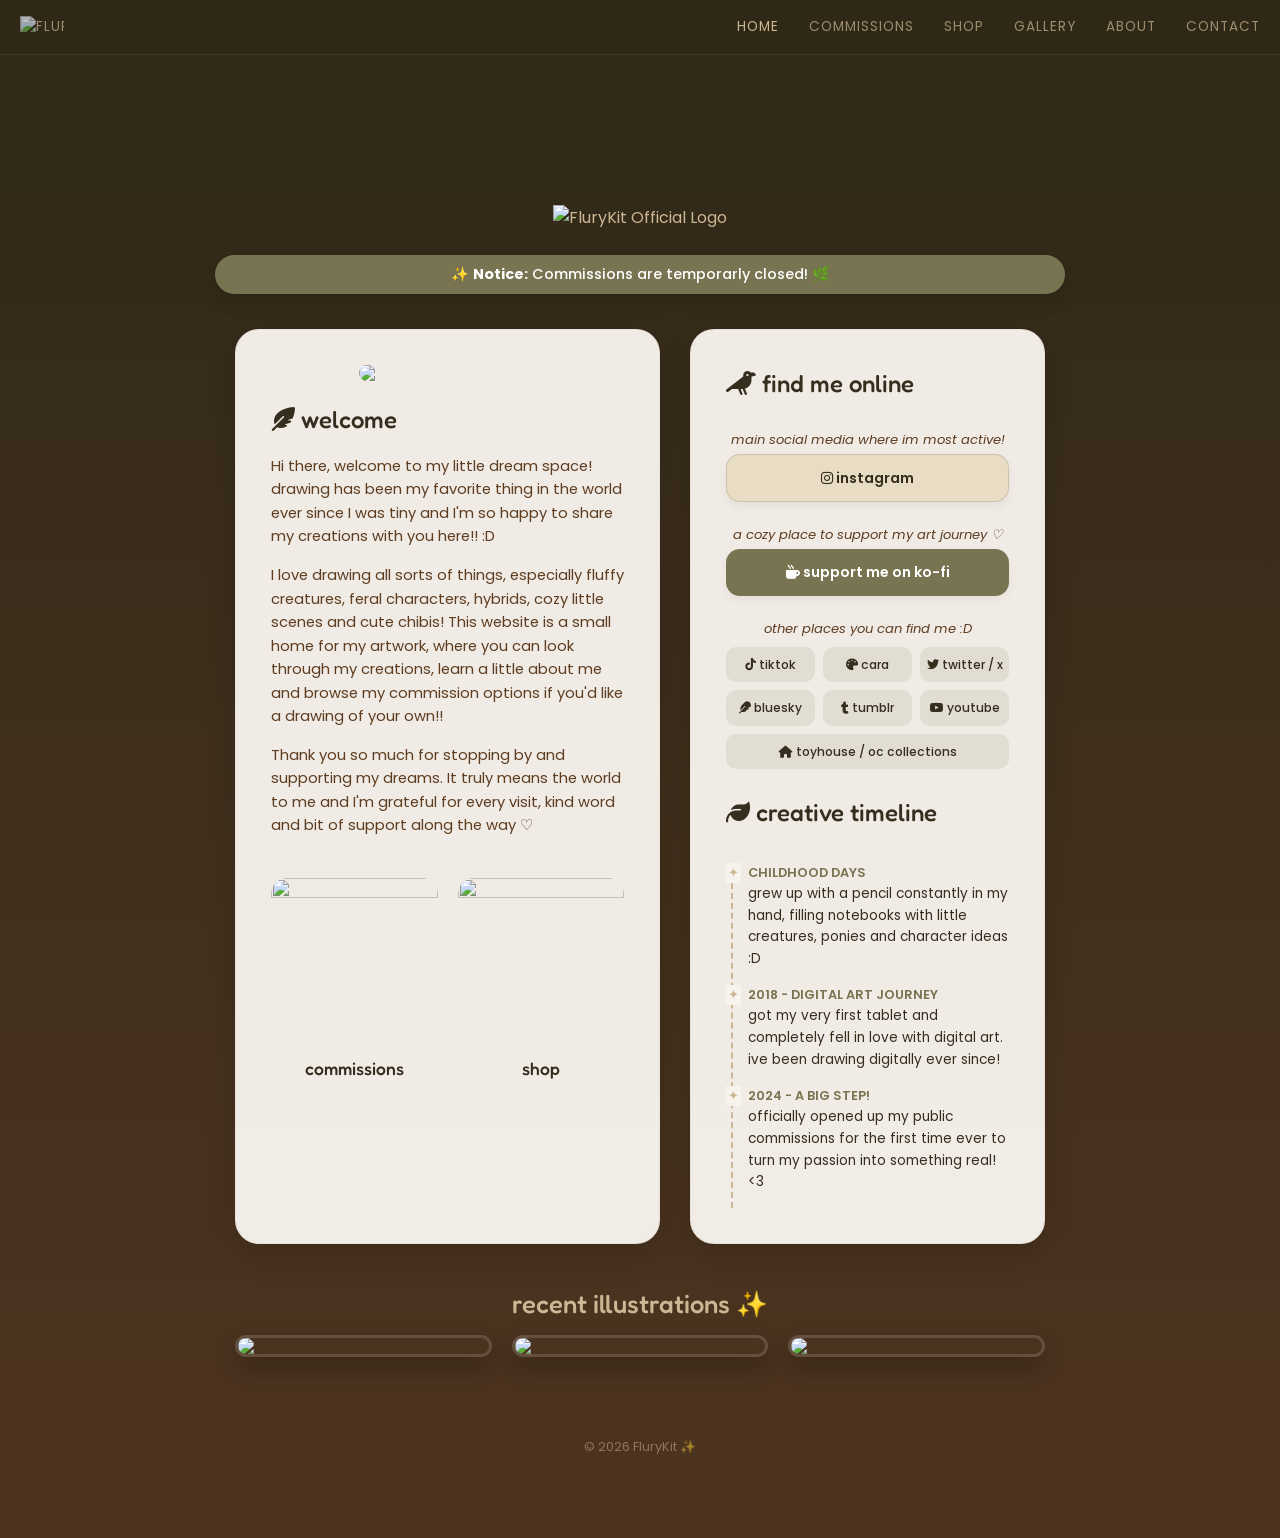
==== index.html @ de54ae46 "commission page + prices update" ====
<!DOCTYPE html>
<html lang="en">
<head>
  <meta charset="UTF-8">
  <title>Home | FluryKit</title>
  
  <link rel="stylesheet" href="https://cdnjs.cloudflare.com/ajax/libs/font-awesome/6.4.0/css/all.min.css">
  
  <link rel="icon" type="image/png" href="https://f2.toyhou.se/file/f2-toyhou-se/images/113371445_Zc1kRRW0VYxsOpJ.png">
  <meta name="viewport" content="width=device-width, initial-scale=1.0">

  <link href="https://fonts.googleapis.com/css2?family=Fredoka:wght@400;500&family=Poppins:wght@300;400;500;600&display=swap" rel="stylesheet">
  <link rel="stylesheet" href="style.css">
</head>

<body>

<nav>
  <a href="index.html" class="nav-logo" aria-label="FluryKit Home">
    <img src="https://file.garden/Zi882vZK7yH8-ClP/LogoWhite.png" alt="FluryKit logo">
  </a>
  <input type="checkbox" id="nav-toggle" class="nav-checkbox" aria-label="Toggle navigation">
  <label for="nav-toggle" class="nav-toggle" aria-controls="nav-links">
    <span></span>
    <span></span>
    <span></span>
  </label>
  <div class="nav-links" id="nav-links">
    <a href="index.html" class="active">home</a>
    <a href="commissions.html">commissions</a>
    <a href="shop.html">shop</a>
    <a href="gallery.html">gallery</a>
    <a href="about.html">about</a>
    <a href="contact.html">contact</a>
  </div>
</nav>

<!-- 🌿 HEADER BANNER BACKGROUND -->
<header class="banner">
</header>

<!-- 🦊 FLOATING CENTERED LOGO -->
<div class="logo-container">
  <img src="https://file.garden/Zi882vZK7yH8-ClP/CommissionFiles/FluryKitLogo.png" alt="FluryKit Official Logo">
</div>

<!-- 📢 ANNOUNCEMENT STATUS BAR -->
<div class="status-bar">
  ✨ <b>Notice:</b> Commissions are temporarly closed! 🌿
</div>

<!-- 🍱 TOP TEXT CONTENT -->
<div class="grid-layout">

  <!-- COLUMN 1: WELCOME CARD -->
  <main class="card">

    <div style="text-align: center; margin-bottom: 20px;">
      <img src="https://f2.toyhou.se/file/f2-toyhou-se/images/119560273_6CMoe0mzyw3TOx3.png"  
           style="max-width: 50%; border-radius: 16px; display: block; margin: 0 auto;">
    </div>

    <h2><i class="fa-solid fa-feather-pointed"></i> Welcome</h2>
    <p>
      Hi there, welcome to my little dream space! 
      drawing has been my favorite thing in the world ever since I was tiny
       and I'm so happy to share my creations with you here!! :D
    </p>
    <p>
      I love drawing all sorts of things, especially fluffy creatures, feral characters, 
      hybrids, cozy little scenes and cute chibis! This website is a small home for my artwork,
      where you can look through my creations, learn a little about me and browse my commission 
      options if you'd like a drawing of your own!!
    </p>
    <p>
      Thank you so much for stopping by and supporting my dreams. 
      It truly means the world to me and I'm grateful for every visit, 
      kind word and bit of support along the way ♡
    </p>
    
    <div class="feature-grid">
      <a href="commissions.html" class="feature-card">
        <img src="https://f2.toyhou.se/file/f2-toyhou-se/images/113371445_Zc1kRRW0VYxsOpJ.png">
        <span>commissions</span>
      </a>

      <a href="shop.html" class="feature-card">
        <img src="https://f2.toyhou.se/file/f2-toyhou-se/images/113371445_Zc1kRRW0VYxsOpJ.png">
        <span>shop</span>
      </a>
    </div>
  </main>

  <!-- SOCIALS & JOURNEY TIMELINE -->
  <section class="card">
    <h2><i class="fa-solid fa-crow"></i> find me online</h2>

    <div class="sweet-callout">main social media where im most active!</div>
    <a href="https://www.instagram.com/flurykits/" target="_blank" rel="noopener noreferrer" class="main-social-btn btn-insta"><i class="fa-brands fa-instagram"></i> instagram</a>

    <div class="sweet-callout">a cozy place to support my art journey ♡</div>
    <a href="https://ko-fi.com/flurykit" target="_blank" rel="noopener noreferrer" class="main-social-btn btn-kofi"><i class="fa-solid fa-mug-hot"></i> support me on ko-fi</a>

    <!-- 🌐 The Organized Mini-Grid for Everything Else -->
    <div class="sweet-callout" style="margin-bottom: 8px;">other places you can find me :D</div>
    <div class="mini-social-grid">
      <a href="https://www.tiktok.com/@flurykit" target="_blank" rel="noopener noreferrer" class="mini-btn"><i class="fa-brands fa-tiktok"></i> tiktok</a>
      <a href="https://cara.app/flurykit" target="_blank" rel="noopener noreferrer" class="mini-btn"><i class="fa-solid fa-palette"></i> cara</a>
      <a href="https://twitter.com/flurykit" target="_blank" rel="noopener noreferrer" class="mini-btn"><i class="fa-brands fa-twitter"></i> twitter / x</a>
      <a href="https://bsky.app/profile/flurykit.bsky.social" target="_blank" rel="noopener noreferrer" class="mini-btn"><i class="fa-solid fa-feather"></i> Bluesky</a>
      <a href="https://flurykit.tumblr.com" target="_blank" rel="noopener noreferrer" class="mini-btn"><i class="fa-brands fa-tumblr"></i> tumblr</a>
      <a href="https://youtube.com/@flurykit" target="_blank" rel="noopener noreferrer" class="mini-btn"><i class="fa-brands fa-youtube"></i> youtube</a>
      <a href="https://toyhou.se/flurykit" target="_blank" rel="noopener noreferrer" class="mini-btn" style="grid-column: span 3; text-align: center;"><i class="fa-solid fa-house"></i> toyhouse / oc collections</a>
    </div>

    <h2><i class="fa-solid fa-leaf"></i> creative timeline</h2>
    <div class="timeline">
      <div class="timeline-item">
        <div class="timeline-date">childhood days</div>
        <div class="timeline-text">grew up with a pencil constantly in my hand, filling notebooks with little creatures, ponies and character ideas :D</div>
      </div>
      <div class="timeline-item">
        <div class="timeline-date">2018 - digital art journey</div>
        <div class="timeline-text">got my very first tablet and completely fell in love with digital art. ive been drawing digitally ever since!</div>
      </div>
      <div class="timeline-item">
        <div class="timeline-date">2024 - a big step!</div>
        <div class="timeline-text">officially opened up my public commissions for the first time ever to turn my passion into something real! <3</div>
      </div>
    </div>
  </section>

</div>

<!-- 🌟 FLOATING ART SHOWCASE GALLERY -->
<section class="showcase-section">
  <h2>recent illustrations ✨</h2>
  <div class="art-gallery">
    <img src="https://f2.toyhou.se/file/f2-toyhou-se/images/121397556_rAbojexwvDeFY6r.png" class="art-piece">
    <img src="https://f2.toyhou.se/file/f2-toyhou-se/images/120921683_RdjU64Uw4SvkEL8.png?1780378963" class="art-piece">
    <img src="https://storage.ko-fi.com/cdn/useruploads/display/87068ea4-357d-42e2-a1d0-2e8a9886e2c2_1000081435.png" class="art-piece">
  </div>
</section>

<footer>
  © <span id="year"></span> FluryKit ✨
</footer>

<script>
  document.getElementById("year").textContent = new Date().getFullYear();
</script>

</body>
</html>
---- style.css ----
/* --- 1. THEME VARIABLES --- */
:root {
  --bg-dark: #302918;
  --bg-warm: #4E3420;
  --accent-cream: #CCB693;
  --accent-olive: #787350;
  --text-brown: #352E1F;
  --text-soft: #5E3D20;
  --card-bg: rgba(248, 244, 238, 0.96);
}

* { margin: 0; padding: 0; box-sizing: border-box; }

body {
  font-family: 'Poppins', sans-serif;
  background: linear-gradient(180deg, var(--bg-dark), var(--bg-warm)); 
  color: var(--accent-cream);
  line-height: 1.6;
  padding-bottom: 80px;
}

.highlight {
  color: #6f6a3f;
}

/* --- 2. NAVIGATION --- */
nav {
  position: sticky; top: 0; z-index: 1000;
  display: flex; justify-content: space-between; align-items: center;
  gap: 30px; padding: 16px 20px;
  background: rgba(48, 41, 24, 0.85);
  backdrop-filter: blur(12px);
  border-bottom: 1px solid rgba(204,182,147,0.1);
  flex-wrap: wrap;
}

.nav-logo {
  display: flex;
  align-items: center;
}

.nav-logo img {
  display: block;
  width: 44px;
  height: auto;
}

.nav-toggle {
  display: none;
  border: none;
  background: transparent;
  color: var(--accent-cream);
  cursor: pointer;
  width: 44px;
  height: 44px;
  align-items: center;
  justify-content: center;
  padding: 0;
  position: relative;
}

.nav-toggle span {
  display: block;
  width: 22px;
  height: 2px;
  border-radius: 999px;
  background: var(--accent-cream);
  transition: transform 0.25s ease, opacity 0.25s ease, background 0.15s ease;
  transform-origin: center;
}

.nav-toggle span + span {
  margin-top: 6px;
}

.nav-links {
  display: flex;
  justify-content: center;
  align-items: center;
  gap: 30px;
  flex-wrap: wrap;
  width: auto;
}

nav a {
  text-decoration: none; color: var(--accent-cream);
  font-size: 0.85rem; letter-spacing: 1px; text-transform: uppercase;
  opacity: 0.7; transition: 0.3s; white-space: nowrap;
}
nav a:hover, nav a.active { opacity: 1; }

.nav-checkbox {
  position: absolute;
  opacity: 0;
  pointer-events: none;
}

@media (max-width: 800px) {
  nav {
    justify-content: center;
    align-items: center;
    position: relative;
    gap: 10px;
  }

  .nav-logo {
    display: flex;
    margin: 0 auto;
  }

  .nav-toggle {
    display: grid;
    place-items: center;
    position: absolute;
    left: 16px;
    width: 64px;
    height: 44px;
    border: 1px solid rgba(204,182,147,0.3);
    border-radius: 14px;
    background: rgba(248,244,238,0.08);
    padding: 0;
    font-size: 0.7rem;
    letter-spacing: 0.12em;
    text-transform: uppercase;
    color: var(--accent-cream);
    line-height: 1;
    cursor: pointer;
  }

  .nav-toggle::before {
    content: "menu";
  }

  .nav-toggle span {
    display: none;
  }

  .nav-checkbox:checked + .nav-toggle {
    background: rgba(248,244,238,0.08);
  }

  .nav-checkbox:checked + .nav-toggle::before {
    content: "✕";
    font-size: 1.35rem;
    letter-spacing: normal;
    text-transform: none;
  }

  .nav-links {
    display: flex;
    flex-direction: column;
    width: 100%;
    gap: 0;
    max-height: 0;
    overflow: hidden;
    background: rgba(48,41,24,0.96);
    border-radius: 18px;
    padding: 0 16px;
    transition: max-height 0.28s ease;
  }

  .nav-checkbox:checked + .nav-toggle + .nav-links {
    max-height: 1000px;
    padding-top: 12px;
    padding-bottom: 12px;
  }

  /* hamburger -> X animation when menu is open */
  .nav-checkbox:checked + .nav-toggle span:nth-child(1) {
    transform: translateY(7px) rotate(45deg);
  }

  .nav-checkbox:checked + .nav-toggle span:nth-child(2) {
    opacity: 0;
    transform: scaleX(0);
  }

  .nav-checkbox:checked + .nav-toggle span:nth-child(3) {
    transform: translateY(-7px) rotate(-45deg);
  }

  .nav-toggle:focus-visible { outline: 2px solid rgba(204,182,147,0.6); outline-offset: 3px; border-radius: 8px; }

  .nav-links a {
    width: 100%;
    padding: 12px 0;
    border-top: 1px solid rgba(204,182,147,0.12);
    text-align: center;
  }

  .nav-links a:first-child {
    border-top: none;
  }
}

/* --- 3. BANNER & LOGO --- */
.banner {
  min-height: 260px; display: flex; flex-direction: column; align-items: center; justify-content: center;
  text-align: center;
  background: linear-gradient(rgba(48,41,24,0.45), rgba(48,41,24,0.45)),
              url("https://f2.toyhou.se/file/f2-toyhou-se/images/113552749_LfYjTz1hDfalYqJ.png");
  background-size: cover; background-position: center;
}

.logo-container { text-align: center; margin-top: -110px; margin-bottom: 25px; position: relative; z-index: 5; }
.logo-container img { width: 240px; height: auto; object-fit: contain; }

/* --- 4. MAIN CONTAINER & CARDS --- */
.container, .grid-layout { max-width: 850px; margin: auto; padding: 0 20px; }
.grid-layout { display: grid; grid-template-columns: 1.2fr 1fr; gap: 30px; align-items: stretch; }

.card { background: var(--card-bg); border-radius: 24px; border: 1px solid rgba(94,61,32,0.06); box-shadow: 0 10px 30px rgba(0,0,0,0.15); padding: 35px; color: var(--text-soft); display: flex; flex-direction: column; }
.card h2 { font-family: 'Fredoka', cursive; font-weight: 500; font-size: 1.5rem; color: var(--text-brown); margin-bottom: 15px; text-transform: lowercase; }
.card p { font-size: 0.92rem; margin-bottom: 15px; }

.status-bar { max-width: 850px; margin: 0 auto 35px auto; background: var(--accent-olive); color: white; border-radius: 999px; padding: 8px 25px; text-align: center; font-size: 0.9rem; font-weight: 500; box-shadow: 0 6px 20px rgba(0,0,0,0.15); }
.status-pill { background: var(--accent-olive); color: white; padding: 6px 18px; border-radius: 999px; font-size: 0.8rem; font-weight: 500; display: inline-block; }

/* Status Pill Colors - Easy Switch */
.status-pill.open { background: var(--accent-olive); }
.status-pill.closed { background: #D4917D; }
.section-title { text-align: center; font-family: 'Fredoka', cursive; color: var(--text-brown); font-size: 1.5rem; margin-bottom: 25px; }

/* --- 5. GRID & COMPONENTS --- */
.rules-grid { display: grid; grid-template-columns: repeat(3, 1fr); gap: 15px; margin-bottom: 25px; }
.rule-box { background: rgba(48, 41, 24, 0.03); padding: 15px; border-radius: 16px; text-align: center; border: 1px solid rgba(94,61,32,0.04); }

.payment-grid { 
  display: grid; 
  grid-template-columns: repeat(4, 1fr); /* Makes all 4 cards equal size */
  gap: 15px; 
  margin-top: 10px; 
}

.payment-card { 
  background: rgba(248, 244, 238, 0.92); 
  border-radius: 18px; 
  border: 1px solid rgba(94,61,32,0.08); 
  padding: 15px; 
  text-align: center; 
  box-shadow: 0 8px 20px rgba(0,0,0,0.05);
  display: flex; /* Centers the image */
  flex-direction: column;
  align-items: center;
  justify-content: center;
  min-height: 100px;
}

.payment-card img { 
  width: 100%;
  max-width: 60px;
  height: auto;
  object-fit: contain; 
}

.payment-group-label {
  font-size: 0.75rem;
  font-weight: bold;
  color: var(--accent-olive);
  text-transform: uppercase;
  margin: 20px 0 10px;
  border-bottom: 1px solid rgba(94,61,32,0.1);
  padding-bottom: 5px;
}

.payment-card h4 { margin-top: 10px; margin-bottom: 4px; font-family: 'Fredoka', cursive; color: var(--accent-olive); font-size: 0.9rem; }
.payment-card p { font-size: 0.75rem; color: var(--text-soft); }

.rule-box h3 { font-size: 0.85rem; text-transform: uppercase; color: var(--accent-olive); margin-bottom: 6px; }
.rule-box p { font-size: 0.8rem; color: var(--text-soft); }

.rush-box { background: #F1E9DF; padding: 15px; border-radius: 16px; display: flex; justify-content: space-around; align-items: center; border: 1px dashed rgba(120, 115, 80, 0.4); }
.horizontal-rules { display: flex; justify-content: center; gap: 30px; padding-top: 20px; border-top: 1px solid rgba(94,61,32,0.08); flex-wrap: wrap; }

.filter-wrapper { position: sticky; top: 60px; z-index: 900; background: rgba(48, 41, 24, 0.9); backdrop-filter: blur(8px); padding: 12px; border-radius: 16px; border: 1px solid rgba(204,182,147,0.15); display: flex; justify-content: center; gap: 10px; flex-wrap: wrap; margin-bottom: 10px; }
.filter-btn { -webkit-appearance: none; appearance: none; background: transparent; border: 1px solid var(--accent-cream); color: var(--accent-cream); padding: 6px 16px; border-radius: 999px; font-family: 'Poppins', sans-serif; font-size: 0.8rem; font-weight: 500; cursor: pointer; transition: 0.2s ease; }
.filter-btn:hover, .filter-btn.active { background: var(--accent-cream); color: var(--bg-dark); }
.filter-btn:focus-visible { outline: 2px solid rgba(204,182,147,0.65); outline-offset: 2px; }

/* --- 5.5 FEATURE GRID --- */
.feature-grid { display: grid; grid-template-columns: 1fr 1fr; gap: 20px; margin-top: 25px; }
.feature-card { display: flex; flex-direction: column; align-items: center; text-decoration: none; color: var(--text-brown); transition: transform 0.2s ease; }
.feature-card:hover { transform: translateY(-5px); }
.feature-card img { width: 100%; aspect-ratio: 1/1; object-fit: cover; border-radius: 16px; border: none; margin-bottom: 10px; }
.feature-card span { font-family: 'Fredoka', cursive; font-size: 1.1rem; font-weight: 500; }

/* --- 6. SOCIALS & TIMELINE --- */
.sweet-callout { font-size: 0.82rem; font-style: italic; color: var(--text-soft); text-align: center; margin: 10px 0 4px; }
.main-social-btn { text-decoration: none; text-align: center; padding: 12px; border-radius: 14px; font-size: 0.88rem; font-weight: 600; text-transform: lowercase; display: block; margin-bottom: 12px; box-shadow: 0 4px 10px rgba(0,0,0,0.05); }
.btn-insta { background: #E8DCC4; color: var(--text-brown); border: 1px solid rgba(53,46,31,0.15); }
.btn-insta:hover { background: #dfd1b5; }
.btn-kofi { background: var(--accent-olive); color: white; }
.btn-kofi:hover { background: #5f5b3e; }

.mini-social-grid { display: grid; grid-template-columns: repeat(3, 1fr); gap: 8px; margin-bottom: 25px; }
.mini-btn { text-decoration: none; text-align: center; padding: 8px 2px; border-radius: 10px; font-size: 0.76rem; font-weight: 500; text-transform: lowercase; background: rgba(120, 115, 80, 0.12); color: var(--text-brown); }
.mini-btn:hover { background: rgba(120, 115, 80, 0.25); }

.timeline { margin-top: 15px; border-left: 2px dashed var(--accent-cream); padding-left: 15px; margin-left: 5px; }
.timeline-item { position: relative; margin-bottom: 15px; }
.timeline-item::before { content: "✦"; position: absolute; left: -22px; top: 0px; font-size: 0.8rem; color: var(--accent-cream); background: var(--card-bg); padding: 0 2px; }
.timeline-date { font-weight: 600; font-size: 0.8rem; color: var(--accent-olive); text-transform: uppercase; }
.timeline-text { font-size: 0.85rem; color: var(--text-brown); }

/* --- 7. SHOWCASE & BUTTONS --- */
.showcase-section { max-width: 850px; margin: 40px auto 0 auto; padding: 0 20px; }
.showcase-section h2 { font-family: 'Fredoka', cursive; font-weight: 500; font-size: 1.6rem; color: var(--accent-cream); margin-bottom: 10px; text-align: center; text-transform: lowercase; }
.showcase-section p.section-copy { color: var(--text-soft); text-align: center; max-width: 720px; margin: 0 auto 26px; line-height: 1.6; }
.art-gallery { display: grid; grid-template-columns: repeat(3, 1fr); gap: 20px; align-items: start; }
.art-piece { width: 100%; height: auto; max-height: 420px; border-radius: 20px; object-fit: contain; box-shadow: 0 12px 25px rgba(0,0,0,0.25); border: 3px solid rgba(248, 244, 238, 0.15); display: block; }

body.gallery-page .gallery-jump-nav {
  display: flex;
  flex-wrap: wrap;
  gap: 10px;
  justify-content: center;
  margin: 18px auto 24px;
  padding: 10px 12px;
  background: rgba(48, 41, 24, 0.9);
  border-radius: 18px;
  border: 1px solid rgba(204,182,147,0.15);
}

body.gallery-page .gallery-jump-nav a {
  padding: 8px 14px;
  border-radius: 999px;
  background: transparent;
  color: var(--accent-cream);
  text-decoration: none;
  font-size: 0.78rem;
  font-weight: 600;
  border: 1px solid rgba(204,182,147,0.2);
  transition: transform 0.2s ease, background 0.2s ease, color 0.2s ease;
}

body.gallery-page .gallery-jump-nav a:hover,
body.gallery-page .gallery-jump-nav a:focus-visible {
  transform: translateY(-1px);
  background: var(--accent-cream);
  color: var(--bg-dark);
  border-color: transparent;
}

body.gallery-page .gallery-sections { display: grid; grid-template-columns: 1fr; gap: 32px; }
body.gallery-page .gallery-section { padding: 16px 0 10px; border-bottom: 1px solid rgba(255,255,255,0.08); }
body.gallery-page .gallery-section:last-child { border-bottom: none; }
body.gallery-page .gallery-section h3 { font-family: 'Fredoka', cursive; color: var(--accent-cream); font-size: 1.45rem; margin: 0 0 16px; text-transform: lowercase; }
body.gallery-page .gallery-section p { display: none; }
body.gallery-page .gallery-section .art-gallery { gap: 18px; }

.link-stack { display: flex; flex-direction: column; gap: 10px; width: 100%; margin-top: auto; }
.button { text-decoration: none; text-align: center; padding: 11px 20px; border-radius: 14px; font-size: 0.85rem; font-weight: 600; text-transform: lowercase; border: none; display: block; transition: 0.2s; cursor: pointer; }
.btn-cream { background: var(--accent-cream); color: var(--text-brown); }
.btn-cream:hover { background: #bd9f73; }
.btn-sub { background: #E8E2D9; color: var(--text-soft); }
.btn-main { background: var(--accent-cream); color: var(--text-brown); }
.button:hover { transform: translateY(-2px); filter: brightness(1.03); }

body.contact-page .container {
  max-width: 700px;
  display: flex;
  flex-direction: column;
  gap: 25px;
}

body.contact-page .section-title {
  font-size: 1.6rem;
  margin-bottom: 20px;
}

body.contact-page p {
  font-size: 0.95rem;
}

body.contact-page .action-box {
  background: #F1E9DF;
  border: 1px dashed rgba(120, 115, 80, 0.4);
  border-radius: 20px;
  padding: 30px;
  text-align: center;
  margin: 20px 0;
}

body.contact-page .action-box h3 {
  font-family: 'Fredoka', cursive;
  color: var(--text-brown);
  font-size: 1.2rem;
  margin-bottom: 8px;
}

body.contact-page .action-box p {
  font-size: 0.85rem;
  color: var(--text-soft);
  margin-bottom: 20px;
}

body.contact-page .button {
  padding: 12px 32px;
  border-radius: 999px;
  font-size: 0.9rem;
  text-transform: none;
}

body.contact-page .notice-list {
  list-style-type: '🌱 ';
  padding-left: 20px;
  font-size: 0.9rem;
  margin-top: 10px;
}

body.contact-page .notice-list li {
  margin-bottom: 10px;
}

body.contact-page .banner {
  margin-bottom: 40px;
}

body.contact-page .button {
  padding: 12px 32px;
  border-radius: 999px;
  font-size: 0.9rem;
  text-transform: none;
  display: inline-block;
  border: none;
  min-width: 220px;
}

body.about-page .banner {
  height: 200px;
  margin-bottom: 35px;
}

body.about-page .banner h1,
body.about-page .banner p {
  color: #fff;
}

body.about-page .container {
  max-width: 900px;
  margin: auto;
  padding: 0 20px;
  display: flex;
  flex-direction: column;
  gap: 30px;
}

body.about-page .card {
  background: var(--card-bg);
  border-radius: 24px;
  border: 1px solid rgba(94,61,32,0.06);
  box-shadow: 0 12px 35px rgba(0,0,0,0.15);
  padding: 35px;
}

body.about-page .button {
  text-transform: none;
  padding: 8px 25px;
  border-radius: 999px;
  font-size: 0.8rem;
  font-weight: 600;
  display: inline-block;
}

body.about-page .btn-main,
body.about-page .btn-cream { background: var(--accent-cream); color: var(--text-brown); }

body.about-page .profile-intro {
  text-align: center;
  color: var(--text-brown);
  font-family: 'Fredoka', cursive;
  font-size: 1.25rem;
  margin-bottom: 20px;
}

body.about-page .bio-text {
  color: var(--text-soft);
  font-size: 0.95rem;
  margin-bottom: 18px;
}

body.about-page .languages-tag-box {
  display: flex;
  justify-content: center;
  gap: 8px;
  flex-wrap: wrap;
  margin: 20px 0 10px;
}

body.about-page .lang-pill {
  background: #F1E9DF;
  color: var(--text-soft);
  border: 1px solid rgba(120, 115, 80, 0.2);
  padding: 4px 12px;
  border-radius: 999px;
  font-size: 0.75rem;
  font-weight: 500;
}

body.about-page .mascot-grid {
  display: grid;
  grid-template-columns: repeat(3, 1fr);
  gap: 20px;
  margin-top: 10px;
}

body.about-page .mascot-card {
  background: var(--card-bg);
  border-radius: 20px;
  padding: 20px;
  border: 1px solid rgba(94,61,32,0.06);
  display: flex;
  flex-direction: column;
  align-items: center;
  text-align: center;
  box-shadow: 0 8px 25px rgba(0,0,0,0.1);
}

body.about-page .mascot-card h3 {
  font-family: 'Fredoka', cursive;
  font-size: 1.2rem;
  margin-bottom: 4px;
  color: var(--text-brown);
}

body.about-page .mascot-card p {
  font-size: 0.82rem;
  color: var(--text-soft);
  line-height: 1.6;
}

body.about-page .mascot-img-holder {
  width: 100%;
  min-height: 180px;
  background: #FAF8F5;
  border-radius: 14px;
  margin-bottom: 15px;
  display: flex;
  align-items: center;
  justify-content: center;
  padding: 10px;
  border: 1px dashed rgba(94,61,32,0.1);
}

body.about-page .mascot-img-holder img {
  max-width: 100%;
  max-height: 100%;
  object-fit: contain;
}

body.about-page .section-title--tight {
  margin-bottom: 0;
  font-size: 1.4rem;
}

body.about-page .mascot-img-holder {
  width: 100%;
  height: 180px;
  background: #FAF8F5;
  border-radius: 14px;
  margin-bottom: 15px;
  display: flex;
  align-items: center;
  justify-content: center;
  padding: 10px;
  border: 1px dashed rgba(94,61,32,0.1);
}

body.about-page .mascot-img-holder img {
  max-width: 100%;
  max-height: 100%;
  object-fit: contain;
}

body.about-page .mascot-card h3 {
  font-family: 'Fredoka', cursive;
  font-size: 1.2rem;
  margin-bottom: 4px;
  color: var(--text-brown);
}

body.about-page .mascot-role {
  font-size: 0.75rem;
  text-transform: uppercase;
  letter-spacing: 0.5px;
  margin-bottom: 10px;
  font-weight: 600;
}

body.about-page .mascot-card p {
  font-size: 0.8rem;
  color: var(--text-soft);
}

body.about-page .support-zone {
  background: rgba(204, 182, 147, 0.05);
  border-radius: 24px;
  padding: 30px;
  border: 1px solid rgba(204,182,147,0.1);
  backdrop-filter: blur(6px);
  text-align: center;
}

body.about-page .support-zone p {
  font-size: 0.9rem;
  color: var(--accent-cream);
  max-width: 600px;
  margin: 0 auto 15px;
}

body.about-page .bio-highlight {
  text-align: center;
  font-weight: 500;
}

body.about-page .bio-note {
  font-size: 0.7rem;
  text-align: center;
  color: #947155;
  font-style: italic;
}

body.about-page .card--compact {
  padding: 15px;
  border-radius: 20px;
  margin-bottom: 20px;
  text-align: center;
}

body.about-page .mascot-card--kovy { border-top: 4px solid var(--accent-cream); }
body.about-page .mascot-card--kit { border-top: 4px solid #8A4F4F; }
body.about-page .mascot-card--neo { border-top: 4px solid var(--accent-olive); }
body.about-page .mascot-role--cream { color: var(--accent-cream); }
body.about-page .mascot-role--rose { color: #8A4F4F; }
body.about-page .mascot-role--olive { color: var(--accent-olive); }

body.shop-page .shop-note {
  font-size: 0.75rem;
  color: #947155;
  text-align: center;
  margin-top: 20px;
  font-style: italic;
}

body.shop-page .shop-small-note {
  margin-top: 5px;
  opacity: 0.85;
}

body.shop-page .container {
  max-width: 900px;
  margin: auto;
  padding: 0 20px;
  display: flex;
  flex-direction: column;
  gap: 30px;
}

body.shop-page .card {
  background: var(--card-bg);
  border-radius: 24px;
  border: 1px solid rgba(94,61,32,0.06);
  box-shadow: 0 12px 35px rgba(0,0,0,0.15);
  padding: 30px;
}

body.shop-page .section-title {
  text-align: center;
  font-family: 'Fredoka', cursive;
  font-weight: 500;
  color: var(--text-brown);
  font-size: 1.5rem;
  margin-bottom: 25px;
}

body.shop-page .intro-text {
  color: var(--text-soft);
  font-size: 0.95rem;
  text-align: center;
  max-width: 700px;
  margin: 0 auto 10px;
}

body.shop-page .platforms-grid {
  display: grid;
  grid-template-columns: repeat(3, 1fr);
  gap: 20px;
  margin-top: 15px;
}

body.shop-page .platform-box {
  background: rgba(48, 41, 24, 0.03);
  padding: 20px;
  border-radius: 18px;
  border: 1px solid rgba(94,61,32,0.05);
  display: flex;
  flex-direction: column;
  justify-content: space-between;
}

body.shop-page .platform-box h3 {
  font-size: 0.95rem;
  text-transform: uppercase;
  letter-spacing: 0.5px;
  color: var(--accent-olive);
  margin-bottom: 8px;
  font-family: 'Fredoka', cursive;
  font-weight: 500;
}

body.shop-page .platform-box p {
  font-size: 0.8rem;
  color: var(--text-soft);
  margin-bottom: 15px;
}

body.shop-page .indonesian-translation {
  border-top: 1px dashed rgba(94,61,32,0.15);
  padding-top: 10px;
  margin-top: 10px;
  font-style: italic;
  color: #7A5C43;
}

body.shop-page .filter-wrapper {
  position: sticky;
  top: 60px;
  z-index: 900;
  background: rgba(48, 41, 24, 0.9);
  backdrop-filter: blur(8px);
  padding: 12px;
  border-radius: 16px;
  border: 1px solid rgba(204,182,147,0.15);
  display: flex;
  justify-content: center;
  gap: 10px;
  flex-wrap: wrap;
  margin-bottom: 10px;
}

body.shop-page .filter-btn {
  background: transparent;
  border: 1px solid var(--accent-cream);
  color: var(--accent-cream);
  padding: 6px 16px;
  border-radius: 999px;
  font-family: 'Poppins', sans-serif;
  font-size: 0.8rem;
  font-weight: 500;
  cursor: pointer;
  transition: 0.2s ease;
}

body.shop-page .filter-btn:hover,
body.shop-page .filter-btn.active {
  background: var(--accent-cream);
  color: var(--bg-dark);
}

body.shop-page .gallery {
  display: grid;
  grid-template-columns: repeat(3, 1fr);
  gap: 20px;
}

body.shop-page .item-card {
  padding: 0;
  overflow: hidden;
  display: flex;
  flex-direction: column;
  transition: transform 0.3s ease, box-shadow 0.3s ease;
  cursor: pointer;
}

body.shop-page .item-card:hover {
  transform: translateY(-5px);
  box-shadow: 0 15px 40px rgba(0,0,0,0.2);
}

body.shop-page .item-card.hidden {
  display: none;
}

body.shop-page .img-wrapper {
  width: 100%;
  height: 240px;
  background: #FAF8F5;
  border-bottom: 1px solid rgba(94,61,32,0.06);
  display: flex;
  align-items: center;
  justify-content: center;
  padding: 15px;
}

body.shop-page .img-wrapper img {
  max-width: 100%;
  max-height: 100%;
  object-fit: contain;
  border-radius: 8px;
}

body.shop-page .item-info {
  padding: 20px;
  display: flex;
  flex-direction: column;
  flex-grow: 1;
}

body.shop-page .header-row {
  display: flex;
  justify-content: space-between;
  align-items: center;
  margin-bottom: 8px;
}

body.shop-page .item-info h2 {
  font-size: 1.1rem;
  color: var(--text-brown);
  font-family: 'Fredoka', cursive;
  font-weight: 500;
}

body.shop-page .price-tag {
  background: var(--accent-olive);
  color: white;
  padding: 2px 10px;
  border-radius: 999px;
  font-size: 0.75rem;
  font-weight: 500;
}

body.shop-page .item-info p {
  font-size: 0.8rem;
  color: var(--text-soft);
}

body.shop-page .button {
  text-transform: none;
  padding: 8px 20px;
  border-radius: 999px;
  font-size: 0.8rem;
  font-weight: 600;
  display: inline-block;
}

body.shop-page .modal-overlay,
body.shop-page .modal-card,
body.shop-page .modal-links,
body.shop-page .close-modal,
body.shop-page .review-zone,
body.shop-page .empty-reviews-box,
body.shop-page .feedback-prompt {
  /* page-specific modal and review layout rules will be handled by the shared stylesheet defaults */
}

body.shop-page .modal-overlay {
  position: fixed;
  top: 0;
  left: 0;
  width: 100%;
  height: 100%;
  background: rgba(30, 25, 15, 0.6);
  backdrop-filter: blur(8px);
  z-index: 2000;
  display: flex;
  justify-content: center;
  align-items: center;
  opacity: 0;
  pointer-events: none;
  transition: opacity 0.3s ease;
}

body.shop-page .modal-overlay.active {
  opacity: 1;
  pointer-events: auto;
}

body.shop-page .modal-card {
  background: var(--card-bg);
  width: 90%;
  max-width: 400px;
  border-radius: 24px;
  padding: 30px;
  box-shadow: 0 20px 50px rgba(0,0,0,0.3);
  text-align: center;
  transform: scale(0.9);
  transition: transform 0.3s ease;
  border: 1px solid rgba(94,61,32,0.1);
}

body.shop-page .modal-overlay.active .modal-card {
  transform: scale(1);
}

body.shop-page .modal-card h3 {
  font-family: 'Fredoka', cursive;
  color: var(--text-brown);
  font-size: 1.35rem;
  margin-bottom: 8px;
}

body.shop-page .modal-card p {
  font-size: 0.8rem;
  color: var(--text-soft);
  margin-bottom: 20px;
}

body.shop-page .modal-links {
  display: flex;
  flex-direction: column;
  gap: 10px;
}

body.shop-page .modal-links .button {
  display: block;
  width: 100%;
  padding: 10px;
}

body.shop-page .close-modal {
  background: transparent;
  border: none;
  font-size: 0.8rem;
  color: var(--text-soft);
  cursor: pointer;
  text-decoration: underline;
  margin-top: 15px;
  display: inline-block;
}

body.shop-page .review-zone {
  background: rgba(204, 182, 147, 0.05);
  border-radius: 24px;
  padding: 35px 20px;
  border: 1px solid rgba(204,182,147,0.1);
  backdrop-filter: blur(6px);
  text-align: center;
}

body.shop-page .review-zone h2 {
  font-family: 'Fredoka', cursive;
  font-size: 1.5rem;
  color: var(--accent-cream);
  margin-bottom: 10px;
}

body.shop-page .empty-reviews-box {
  background: var(--card-bg);
  border-radius: 18px;
  padding: 25px;
  max-width: 600px;
  margin: 15px auto 25px;
  border: 1px dashed rgba(120, 115, 80, 0.4);
}

body.shop-page .empty-reviews-box p {
  color: var(--text-soft);
  font-size: 0.85rem;
}

body.shop-page .feedback-prompt {
  font-size: 0.85rem;
  color: var(--accent-cream);
  max-width: 500px;
  margin: 0 auto;
  opacity: 0.9;
}

body.shop-page .feedback-prompt a {
  color: #fff;
  text-decoration: underline;
}

body.shop-page .logo-container {
  margin-top: -110px;
}

body.shop-page .logo-container img {
  width: 240px;
}

@media (max-width: 850px) {
  body.shop-page .gallery { grid-template-columns: repeat(2, 1fr); }
  body.shop-page .platforms-grid { grid-template-columns: 1fr; gap: 15px; }
  body.shop-page .logo-container { margin-top: -80px; }
  body.shop-page .logo-container img { width: 180px; }
}

@media (max-width: 550px) {
  body.shop-page .gallery { grid-template-columns: 1fr; }
  body.shop-page .filter-wrapper { top: 50px; }
}

footer { text-align: center; margin-top: 80px; font-size: 0.8rem; opacity: 0.5; }

/* --- 8. RESPONSIVE --- */
@media (max-width: 800px) {
  .grid-layout { grid-template-columns: 1fr; }
  .logo-container { margin-top: -80px; }
  .logo-container img { width: 180px; }
  .art-gallery { grid-template-columns: 1fr; gap: 16px; }
  .art-piece { max-height: 320px; }
  body.gallery-page .showcase-section { padding: 0 16px; }
  body.gallery-page .gallery-jump-nav { justify-content: flex-start; overflow-x: auto; padding: 0 10px 10px; }
  body.gallery-page .gallery-jump-nav a { flex: 0 0 auto; }
  body.gallery-page .gallery-section { padding: 12px 0 8px; }
  body.gallery-page .gallery-section .art-gallery { grid-template-columns: 1fr; }
  body.commissions-page .listing-card { grid-template-columns: 1fr; }
  body.commissions-page .slider-area { width: 100%; border-right: none; border-bottom: 1px solid rgba(94,61,32,0.06); }
  body.commissions-page .listing-info { padding: 22px 20px; }
  body.about-page .mascot-grid { grid-template-columns: 1fr; }
  body.about-page .mascot-card { padding: 18px; }
  body.about-page .mascot-img-holder { min-height: 150px; }
  body.about-page .mascot-card p { font-size: 0.88rem; }
  body.about-page .card { padding: 28px; }
}

/* --- ADDED COMMISSION SPECIFICS --- */
.listing-card { padding: 0; overflow: hidden; display: grid; grid-template-columns: 280px 1fr; min-height: 280px; background: var(--card-bg); border-radius: 24px; margin-bottom: 25px; }
.slider-area { width: 280px; min-height: 280px; background: var(--card-bg); border-right: 1px solid rgba(94,61,32,0.06); position: relative; overflow: hidden; }
.image-slider { width: 100%; height: 100%; }
.image-slider img { width: 100%; height: 100%; object-fit: contain; display: none; padding: 15px; background: var(--card-bg); border-radius: 18px; }
.image-slider img.active { display: block; }
.slider-area video{
  width:100%;
  height:100%;
  object-fit:contain;
  background:#FAF8F5;
  display:block;
}
.slider-area video{
  width:100%;
  aspect-ratio:1/1;
  object-fit:contain;
  background:#FAF8F5;
  display:block;
  padding:15px;
}
.price-tag { background: var(--accent-olive); color: white; padding: 3px 12px; border-radius: 999px; font-size: 0.8rem; }
.specs-list { background: rgba(48, 41, 24, 0.03); padding: 12px 15px; border-radius: 12px; margin-bottom: 20px; border-left: 3px solid var(--accent-cream); font-size: 0.8rem; }
.form-template-box { background: rgba(48, 41, 24, 0.03); padding: 15px; border-radius: 12px; border: 1px solid rgba(94,61,32,0.08); font-family: monospace; font-size: 0.8rem; color: var(--text-soft); }
.img-caption {
  display: none; 
  position: absolute;
  top: 10px;
  left: 0;
  width: 100%;
  text-align: center;
  background: rgba(77, 93, 84, 0.7);
  color: white;
  font-size: 0.7rem;
  padding: 4px;
  backdrop-filter: blur(2px);
  z-index: 10;
}
img.active + .img-caption {
  display: block;
}

/* --- COMMISSIONS PAGE OVERRIDES --- */
body.commissions-page .banner {
  height: 200px;
  display: flex;
  flex-direction: column;
  align-items: center;
  justify-content: center;
  text-align: center;
  background: linear-gradient(rgba(48,41,24,0.5), rgba(48,41,24,0.5)),
              url("https://f2.toyhou.se/file/f2-toyhou-se/images/113552749_LfYjTz1hDfalYqJ.png");
  background-size: cover;
  background-position: center;
  margin-bottom: 35px;
}

body.commissions-page .banner h1 {
  font-family: 'Fredoka', cursive;
  font-weight: 500;
  font-size: 2.6rem;
  color: #fff;
}

body.commissions-page .banner p {
  font-size: 0.9rem;
  font-weight: 300;
  color: #f0f0f0;
}

body.commissions-page .container {
  max-width: 900px;
  margin: auto;
  padding: 0 20px;
  display: flex;
  flex-direction: column;
  gap: 30px;
}

body.commissions-page .card {
  box-shadow: 0 12px 35px rgba(0,0,0,0.15);
  padding: 30px;
}

body.commissions-page .status-container {
  text-align: center;
  margin-bottom: 5px;
}

body.commissions-page .rush-box div {
  text-align: center;
}

body.commissions-page .rush-box b {
  color: var(--text-brown);
  display: block;
  font-size: 0.95rem;
}

body.commissions-page .rush-box small {
  color: var(--text-soft);
  font-size: 0.75rem;
}

body.commissions-page .horizontal-rules span {
  font-size: 0.8rem;
  color: var(--text-soft);
}

body.commissions-page .note-text {
  font-size: 0.85rem;
  color: var(--text-soft);
  text-align: center;
  margin: 0 auto 18px;
  max-width: 780px;
  padding: 12px 16px;
  border-radius: 18px;
  background: rgba(248, 244, 238, 0.72);
  border-left: 3px solid var(--accent-olive);
  box-shadow: inset 0 0 0 1px rgba(94,61,32,0.08);
  font-style: italic;
}

body.commissions-page .gallery {
  display: flex;
  flex-direction: column;
  gap: 25px;
}

body.commissions-page .listing-card {
  transition: opacity 0.4s ease, transform 0.4s ease;
}

body.commissions-page .listing-card.hidden {
  display: none;
  opacity: 0;
  transform: translateY(10px);
}

body.commissions-page .slider-area {
  position: relative;
  height: 100%;
  width: 280px;
  min-height: 280px;
  background: var(--card-bg);
  border-right: 1px solid rgba(94,61,32,0.06);
  overflow: hidden;
}

body.commissions-page .image-slider {
  width: 100%;
  height: 100%;
  position: relative;
}

body.commissions-page .image-slider img {
  position: absolute;
  inset: 0;
  width: calc(100% - 30px);
  height: calc(100% - 30px);
  object-fit: contain;
  opacity: 0;
  transition: opacity 0.25s ease;
  margin: 15px;
}

body.commissions-page .image-slider img.active {
  opacity: 1;
}

body.commissions-page .dots {
  position: absolute;
  bottom: 12px;
  left: 50%;
  transform: translateX(-50%);
  display: flex;
  gap: 6px;
  background: rgba(255,255,255,0.95);
  padding: 6px 10px;
  border-radius: 999px;
  z-index: 3;
}

body.commissions-page .dot {
  width: 8px;
  height: 8px;
  background: rgba(0,0,0,0.18);
  border-radius: 50%;
  cursor: pointer;
}

body.commissions-page .slider-arrow {
  position: absolute;
  top: 50%;
  transform: translateY(-50%);
  width: 28px;
  height: 28px;
  border-radius: 999px;
  border: none;
  background: rgba(255,255,255,0.85);
  color: var(--text-brown);
  display: flex;
  align-items: center;
  justify-content: center;
  font-size: 1rem;
  cursor: pointer;
  box-shadow: 0 6px 16px rgba(0,0,0,0.08);
  transition: transform 0.2s ease, background 0.2s ease, opacity 0.2s ease;
  opacity: 0;
  z-index: 3;
}

body.commissions-page .slider-area:hover .slider-arrow,
body.commissions-page .slider-area:focus-within .slider-arrow {
  opacity: 1;
}

body.commissions-page .slider-arrow:hover {
  transform: translateY(-50%) scale(1.05);
  background: rgba(255,255,255,1);
}

body.commissions-page .slider-arrow.prev { left: 12px; }
body.commissions-page .slider-arrow.next { right: 12px; }

body.commissions-page .payment-section { margin-top: 25px; }
body.commissions-page .payment-section h3 { font-family: 'Fredoka', cursive; color: var(--text-brown); font-size: 1.1rem; margin-bottom: 15px; text-align: center; }
body.commissions-page .payment-grid { display: grid; grid-template-columns: repeat(4, minmax(120px, 1fr)); gap: 15px; }
body.commissions-page .payment-card { background: rgba(248, 244, 238, 0.92); color: var(--text-brown); border-radius: 18px; border: 1px solid rgba(94,61,32,0.08); padding: 16px; text-align: center; box-shadow: 0 8px 20px rgba(0,0,0,0.05); }
body.commissions-page .payment-card h4 { margin-bottom: 8px; font-family: 'Fredoka', cursive; color: var(--accent-olive); font-size: 0.95rem; }
body.commissions-page .payment-card p { font-size: 0.8rem; color: var(--text-soft); line-height: 1.4; }

body.commissions-page .payment-card.payment-logo {
  min-height: 120px;
  display: flex;
  align-items: center;
  justify-content: center;
  padding: 20px;
}

body.commissions-page .payment-logo-mark {
  width: 62px;
  height: 62px;
  display: inline-flex;
  align-items: center;
  justify-content: center;
  border-radius: 18px;
  font-family: 'Fredoka', cursive;
  font-size: 1.1rem;
  font-weight: 800;
  color: white;
  text-transform: uppercase;
  letter-spacing: 0.04em;
  box-shadow: 0 10px 20px rgba(0,0,0,0.12);
}

body.commissions-page .payment-card.paypal .payment-logo-mark { background: #003087; }
body.commissions-page .payment-card.bca .payment-logo-mark { background: #0053A0; }
body.commissions-page .payment-card.gopay .payment-logo-mark { background: #00A859; }
body.commissions-page .payment-card.shopeepay .payment-logo-mark { background: #FF5722; }

body.commissions-page .visually-hidden {
  position: absolute;
  width: 1px;
  height: 1px;
  padding: 0;
  margin: -1px;
  overflow: hidden;
  clip: rect(0,0,0,0);
  border: 0;
  white-space: nowrap;
}

body.commissions-page .payment-grid {
  display: grid;
  grid-template-columns: repeat(4, minmax(100px, 1fr));
  gap: 15px;
}

@media (max-width: 700px) {
  body.commissions-page .payment-grid {
    grid-template-columns: repeat(2, minmax(100px, 1fr));
  }
}

@media (max-width: 460px) {
  body.commissions-page .payment-grid {
    grid-template-columns: 1fr;
  }
}

body.commissions-page .dot.active {
  background: var(--text-soft);
}

body.commissions-page .listing-info {
  padding: 30px;
  display: flex;
  flex-direction: column;
  justify-content: center;
}

body.commissions-page .header-row {
  display: flex;
  justify-content: space-between;
  align-items: center;
  margin-bottom: 10px;
}

body.commissions-page .listing-info h2 {
  font-size: 1.25rem;
  color: var(--text-brown);
  font-family: 'Fredoka', cursive;
  font-weight: 500;
}

body.commissions-page .price-tag {
  background: var(--accent-olive);
  color: white;
  padding: 3px 12px;
  border-radius: 999px;
  font-size: 0.8rem;
  font-weight: 500;
}

body.commissions-page .listing-info p {
  font-size: 0.85rem;
  color: var(--text-soft);
  margin-bottom: 12px;
}

body.commissions-page .specs-list ul {
  list-style: none;
  font-size: 0.8rem;
  color: var(--text-soft);
}

body.commissions-page .specs-list li {
  margin-bottom: 4px;
  display: flex;
  justify-content: space-between;
}

body.commissions-page .btn-group {
  display: flex;
  gap: 10px;
  flex-wrap: wrap;
}

body.commissions-page .btn-group .button {
  flex: 1;
  min-width: 100px;
}

body.commissions-page .button {
  text-decoration: none;
  text-align: center;
  padding: 8px 20px;
  border-radius: 999px;
  font-size: 0.8rem;
  font-weight: 600;
  transition: 0.2s;
  display: inline-block;
  cursor: pointer;
  border: none;
  text-transform: none;
}

body.commissions-page .btn-main {
  background: var(--accent-cream);
  color: var(--text-brown);
}

body.commissions-page .btn-sub {
  background: #E8E2D9;
  color: var(--text-soft);
}

body.commissions-page .button:hover {
  transform: translateY(-2px);
  filter: brightness(1.03);
}

body.commissions-page .form-template-box {
  white-space: pre-line;
  text-align: left;
}

body.commissions-page .modal-overlay {
  position: fixed;
  top: 0;
  left: 0;
  width: 100%;
  height: 100%;
  background: rgba(30, 25, 15, 0.6);
  backdrop-filter: blur(8px);
  z-index: 2000;
  display: flex;
  justify-content: center;
  align-items: center;
  opacity: 0;
  pointer-events: none;
  transition: opacity 0.3s ease;
}

body.commissions-page .modal-overlay.active {
  opacity: 1;
  pointer-events: auto;
}

body.commissions-page .modal-card {
  background: var(--card-bg);
  width: 90%;
  max-width: 600px;
  max-height: 80vh;
  border-radius: 24px;
  padding: 35px;
  box-shadow: 0 20px 50px rgba(0,0,0,0.3);
  overflow-y: auto;
  transform: scale(0.9);
  transition: transform 0.3s ease;
  border: 1px solid rgba(94,61,32,0.1);
}

body.commissions-page .modal-overlay.active .modal-card {
  transform: scale(1);
}

body.commissions-page .modal-header {
  display: flex;
  justify-content: space-between;
  align-items: center;
  border-bottom: 1px solid rgba(94,61,32,0.1);
  padding-bottom: 15px;
  margin-bottom: 20px;
}

body.commissions-page .modal-header h2 {
  font-family: 'Fredoka', cursive;
  color: var(--text-brown);
  font-size: 1.6rem;
}

body.commissions-page .close-modal {
  background: transparent;
  border: none;
  font-size: 1.5rem;
  color: var(--text-soft);
  cursor: pointer;
  font-weight: bold;
}

.tos-img {
  width: 250px;
  height: auto;
  display: block;
  margin: 0 auto 12px auto;
}

body.commissions-page .tos-section {
  margin-bottom: 22px;
}

body.commissions-page .tos-section h3 {
  font-size: 0.9rem;
  text-transform: uppercase;
  letter-spacing: 0.5px;
  color: var(--accent-olive);
  margin-bottom: 6px;
  display: flex;
  align-items: center;
  gap: 6px;
}

body.commissions-page .tos-section ul {
  list-style-type: none;
  padding-left: 0;
}

body.commissions-page .tos-section li {
  font-size: 0.85rem;
  color: var(--text-soft);
  margin-bottom: 6px;
  position: relative;
  padding-left: 15px;
}

body.commissions-page .tos-section li::before {
  content: "✦";
  position: absolute;
  left: 0;
  color: var(--accent-cream);
}

body.commissions-page footer {
  text-align: center;
  margin-top: 50px;
  font-size: 0.8rem;
  opacity: 0.5;
}

@media (max-width: 650px) {
  body.commissions-page .listing-card { grid-template-columns: 1fr; }
  body.commissions-page .slider-area { width: 100%; height: 280px; border-right: none; border-bottom: 1px solid rgba(94,61,32,0.06); }
  body.commissions-page .rules-grid { grid-template-columns: 1fr; }
  body.commissions-page .rush-box { flex-direction: column; gap: 10px; }
  body.commissions-page .horizontal-rules { flex-direction: column; gap: 8px; align-items: center; }
  body.commissions-page .filter-wrapper { top: 50px; }
  body.commissions-page .modal-card { padding: 20px; }
}
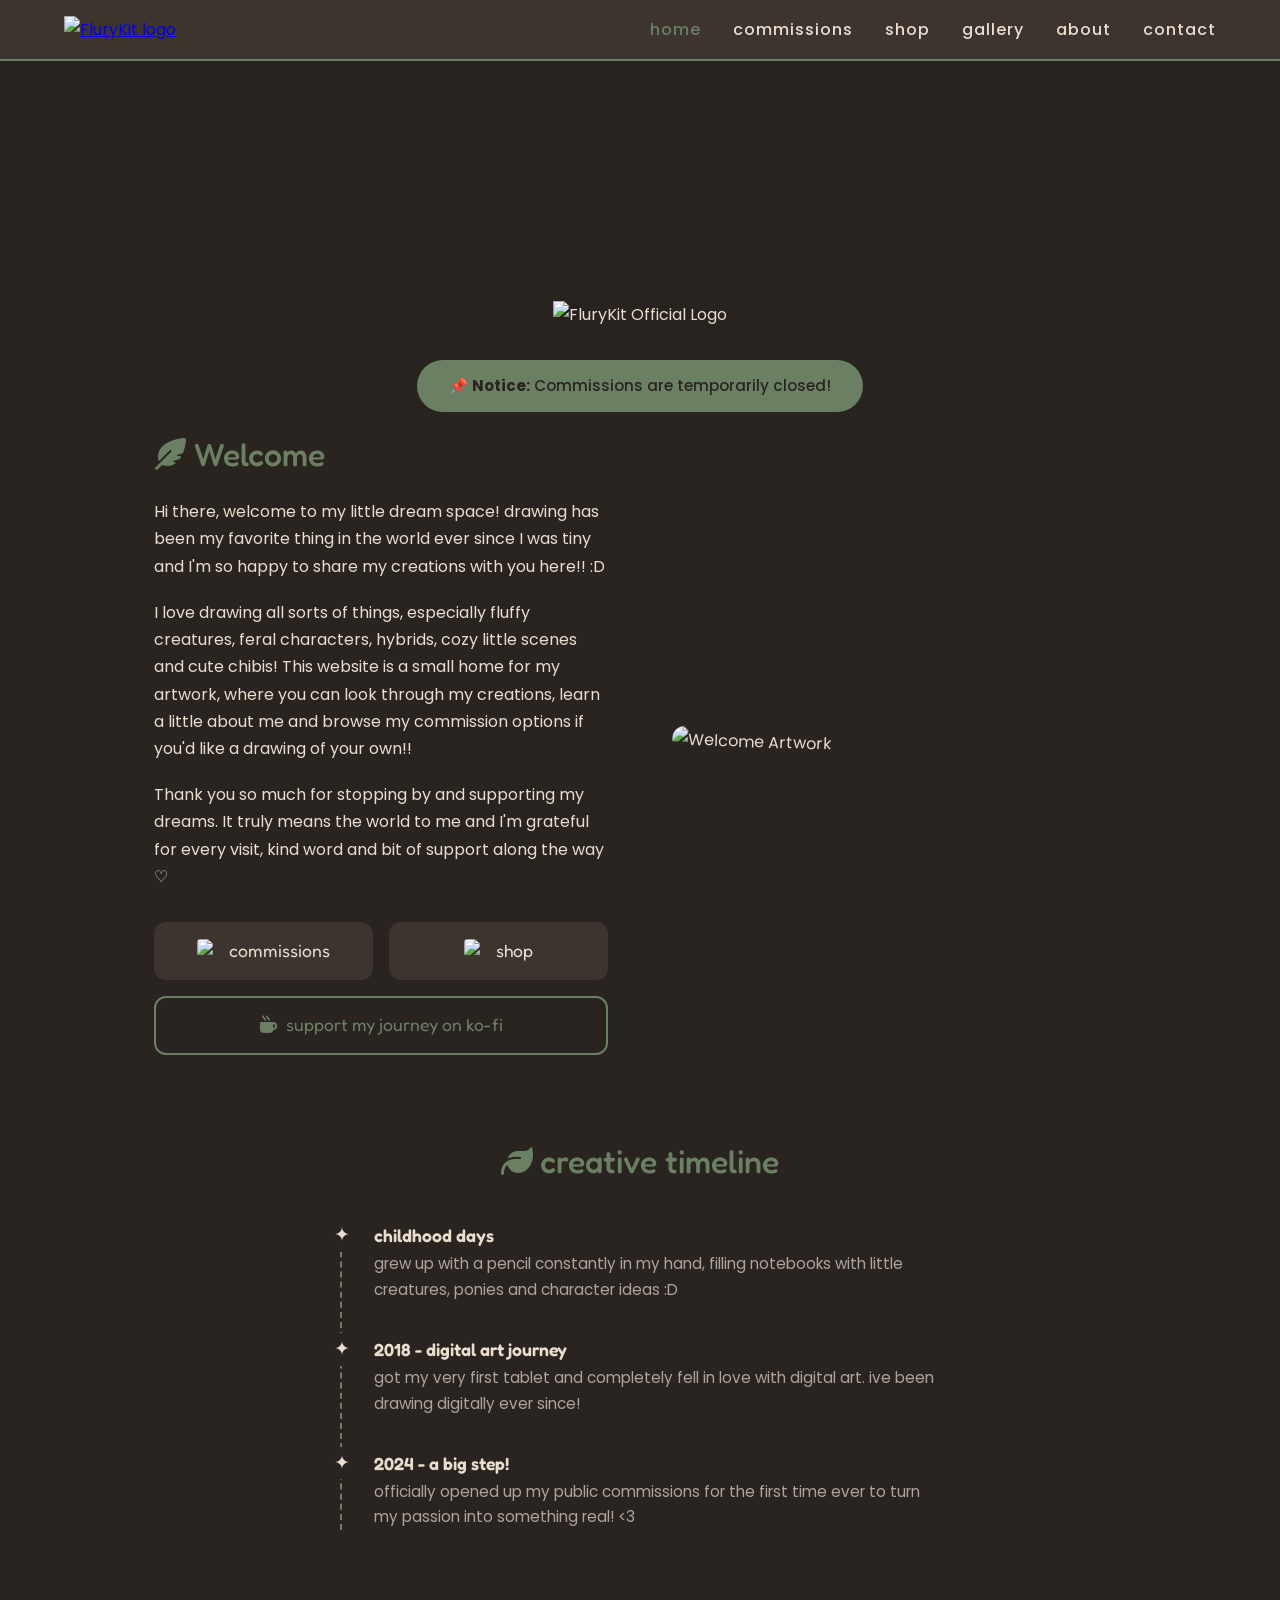
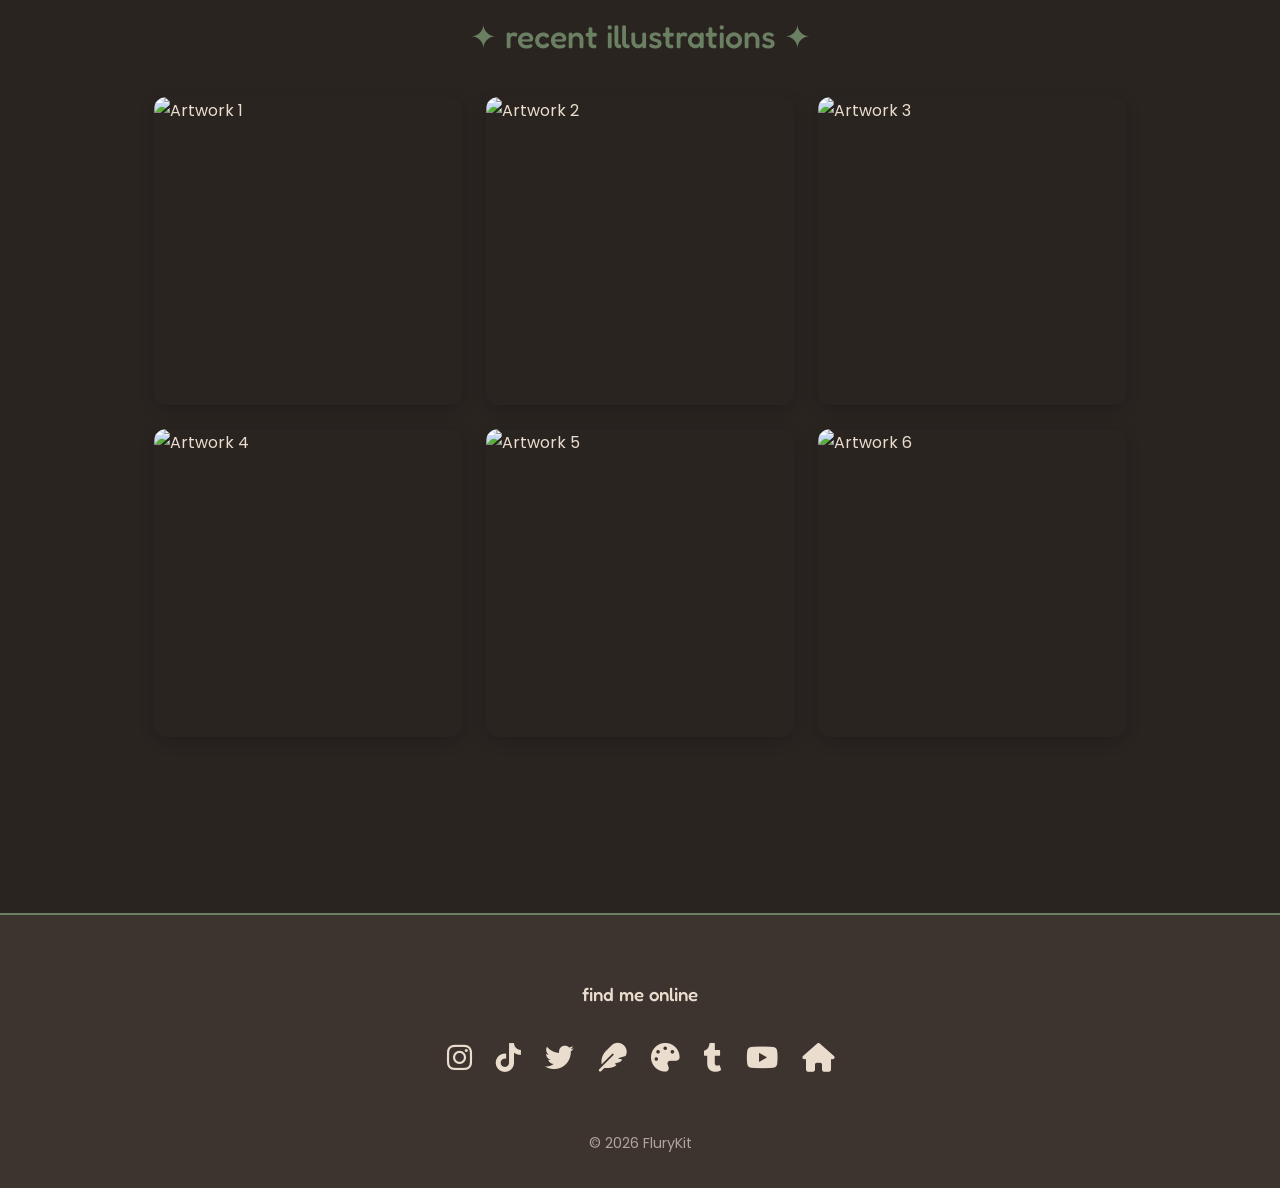
==== commit 26b8b3ff: "Add files via upload" ====
--- a/index.html
+++ b/index.html
@@ -5,7 +5,6 @@
   <title>Home | FluryKit</title>
   
   <link rel="stylesheet" href="https://cdnjs.cloudflare.com/ajax/libs/font-awesome/6.4.0/css/all.min.css">
-  
   <link rel="icon" type="image/png" href="https://f2.toyhou.se/file/f2-toyhou-se/images/113371445_Zc1kRRW0VYxsOpJ.png">
   <meta name="viewport" content="width=device-width, initial-scale=1.0">
 
@@ -15,16 +14,15 @@
 
 <body>
 
+<!-- NAVIGATION -->
 <nav>
   <a href="index.html" class="nav-logo" aria-label="FluryKit Home">
     <img src="https://file.garden/Zi882vZK7yH8-ClP/LogoWhite.png" alt="FluryKit logo">
   </a>
+  
   <input type="checkbox" id="nav-toggle" class="nav-checkbox" aria-label="Toggle navigation">
-  <label for="nav-toggle" class="nav-toggle" aria-controls="nav-links">
-    <span></span>
-    <span></span>
-    <span></span>
-  </label>
+  <label for="nav-toggle" class="nav-toggle" aria-controls="nav-links"></label>
+  
   <div class="nav-links" id="nav-links">
     <a href="index.html" class="active">home</a>
     <a href="commissions.html">commissions</a>
@@ -35,84 +33,63 @@
   </div>
 </nav>
 
-<!-- 🌿 HEADER BANNER BACKGROUND -->
-<header class="banner">
-</header>
+<!-- HERO HEADER -->
+<header class="banner"></header>
 
-<!-- 🦊 FLOATING CENTERED LOGO -->
 <div class="logo-container">
   <img src="https://file.garden/Zi882vZK7yH8-ClP/CommissionFiles/FluryKitLogo.png" alt="FluryKit Official Logo">
 </div>
 
-<!-- 📢 ANNOUNCEMENT STATUS BAR -->
-<div class="status-bar">
-  ✨ <b>Notice:</b> Commissions are temporarly closed! 🌿
-</div>
+<main class="container">
+    
+  <!-- NOTICE BAR -->
+  <div class="status-bar">
+    📌 <b>Notice:</b> Commissions are temporarily closed!
+  </div>
 
-<!-- 🍱 TOP TEXT CONTENT -->
-<div class="grid-layout">
-
-  <!-- COLUMN 1: WELCOME CARD -->
-  <main class="card">
-
-    <div style="text-align: center; margin-bottom: 20px;">
-      <img src="https://f2.toyhou.se/file/f2-toyhou-se/images/119560273_6CMoe0mzyw3TOx3.png"  
-           style="max-width: 50%; border-radius: 16px; display: block; margin: 0 auto;">
+  <!-- WELCOME SECTION -->
+  <section class="welcome-grid">
+    <div class="welcome-text">
+      <h2><i class="fa-solid fa-feather-pointed"></i> Welcome</h2>
+      <p>
+        Hi there, welcome to my little dream space! 
+        drawing has been my favorite thing in the world ever since I was tiny
+         and I'm so happy to share my creations with you here!! :D
+      </p>
+      <p>
+        I love drawing all sorts of things, especially fluffy creatures, feral characters, 
+        hybrids, cozy little scenes and cute chibis! This website is a small home for my artwork,
+        where you can look through my creations, learn a little about me and browse my commission 
+        options if you'd like a drawing of your own!!
+      </p>
+      <p>
+        Thank you so much for stopping by and supporting my dreams. 
+        It truly means the world to me and I'm grateful for every visit, 
+        kind word and bit of support along the way ♡
+      </p>
+      
+      <div class="action-buttons">
+        <a href="commissions.html" class="btn">
+          <img src="https://f2.toyhou.se/file/f2-toyhou-se/images/113371445_Zc1kRRW0VYxsOpJ.png" alt="Icon">
+          commissions
+        </a>
+        <a href="shop.html" class="btn">
+          <img src="https://f2.toyhou.se/file/f2-toyhou-se/images/113371445_Zc1kRRW0VYxsOpJ.png" alt="Icon">
+          shop
+        </a>
+      </div>
+      <a href="https://ko-fi.com/flurykit" target="_blank" class="btn btn-kofi" style="margin-top: 1rem; justify-content: center;">
+        <i class="fa-solid fa-mug-hot"></i> support my journey on ko-fi
+      </a>
     </div>
 
-    <h2><i class="fa-solid fa-feather-pointed"></i> Welcome</h2>
-    <p>
-      Hi there, welcome to my little dream space! 
-      drawing has been my favorite thing in the world ever since I was tiny
-       and I'm so happy to share my creations with you here!! :D
-    </p>
-    <p>
-      I love drawing all sorts of things, especially fluffy creatures, feral characters, 
-      hybrids, cozy little scenes and cute chibis! This website is a small home for my artwork,
-      where you can look through my creations, learn a little about me and browse my commission 
-      options if you'd like a drawing of your own!!
-    </p>
-    <p>
-      Thank you so much for stopping by and supporting my dreams. 
-      It truly means the world to me and I'm grateful for every visit, 
-      kind word and bit of support along the way ♡
-    </p>
-    
-    <div class="feature-grid">
-      <a href="commissions.html" class="feature-card">
-        <img src="https://f2.toyhou.se/file/f2-toyhou-se/images/113371445_Zc1kRRW0VYxsOpJ.png">
-        <span>commissions</span>
-      </a>
+    <div class="welcome-image">
+      <img src="https://f2.toyhou.se/file/f2-toyhou-se/images/123092418_pvDLPhq4aIFqLZf.png" alt="Welcome Artwork">
+    </div>
+  </section>
 
-      <a href="shop.html" class="feature-card">
-        <img src="https://f2.toyhou.se/file/f2-toyhou-se/images/113371445_Zc1kRRW0VYxsOpJ.png">
-        <span>shop</span>
-      </a>
-    </div>
-  </main>
-
-  <!-- SOCIALS & JOURNEY TIMELINE -->
-  <section class="card">
-    <h2><i class="fa-solid fa-crow"></i> find me online</h2>
-
-    <div class="sweet-callout">main social media where im most active!</div>
-    <a href="https://www.instagram.com/flurykits/" target="_blank" rel="noopener noreferrer" class="main-social-btn btn-insta"><i class="fa-brands fa-instagram"></i> instagram</a>
-
-    <div class="sweet-callout">a cozy place to support my art journey ♡</div>
-    <a href="https://ko-fi.com/flurykit" target="_blank" rel="noopener noreferrer" class="main-social-btn btn-kofi"><i class="fa-solid fa-mug-hot"></i> support me on ko-fi</a>
-
-    <!-- 🌐 The Organized Mini-Grid for Everything Else -->
-    <div class="sweet-callout" style="margin-bottom: 8px;">other places you can find me :D</div>
-    <div class="mini-social-grid">
-      <a href="https://www.tiktok.com/@flurykit" target="_blank" rel="noopener noreferrer" class="mini-btn"><i class="fa-brands fa-tiktok"></i> tiktok</a>
-      <a href="https://cara.app/flurykit" target="_blank" rel="noopener noreferrer" class="mini-btn"><i class="fa-solid fa-palette"></i> cara</a>
-      <a href="https://twitter.com/flurykit" target="_blank" rel="noopener noreferrer" class="mini-btn"><i class="fa-brands fa-twitter"></i> twitter / x</a>
-      <a href="https://bsky.app/profile/flurykit.bsky.social" target="_blank" rel="noopener noreferrer" class="mini-btn"><i class="fa-solid fa-feather"></i> Bluesky</a>
-      <a href="https://flurykit.tumblr.com" target="_blank" rel="noopener noreferrer" class="mini-btn"><i class="fa-brands fa-tumblr"></i> tumblr</a>
-      <a href="https://youtube.com/@flurykit" target="_blank" rel="noopener noreferrer" class="mini-btn"><i class="fa-brands fa-youtube"></i> youtube</a>
-      <a href="https://toyhou.se/flurykit" target="_blank" rel="noopener noreferrer" class="mini-btn" style="grid-column: span 3; text-align: center;"><i class="fa-solid fa-house"></i> toyhouse / oc collections</a>
-    </div>
-
+  <!-- CREATIVE TIMELINE -->
+  <section class="timeline-section">
     <h2><i class="fa-solid fa-leaf"></i> creative timeline</h2>
     <div class="timeline">
       <div class="timeline-item">
@@ -125,29 +102,60 @@
       </div>
       <div class="timeline-item">
         <div class="timeline-date">2024 - a big step!</div>
-        <div class="timeline-text">officially opened up my public commissions for the first time ever to turn my passion into something real! <3</div>
+        <div class="timeline-text">officially opened up my public commissions for the first time ever to turn my passion into something real! &lt;3</div>
       </div>
     </div>
   </section>
 
+  <!-- ART SHOWCASE -->
+  <section class="showcase-section">
+    <h2>✦ recent illustrations ✦</h2>
+    <div class="art-gallery">
+      <img src="https://file.garden/Zi882vZK7yH8-ClP/CommissionExamples/A1_BrokenGhostblade.png" class="art-piece" alt="Artwork 1" onclick="openLightbox(this)">
+      <img src="https://file.garden/Zi882vZK7yH8-ClP/CommissionExamples/Chibi_Pazu_Watermark.png" class="art-piece" alt="Artwork 2" onclick="openLightbox(this)">
+      <img src="https://f2.toyhou.se/file/f2-toyhou-se/images/121397556_rAbojexwvDeFY6r.png" class="art-piece" alt="Artwork 3" onclick="openLightbox(this)">
+      <img src="https://f2.toyhou.se/file/f2-toyhou-se/images/120921683_RdjU64Uw4SvkEL8.png?1780378963" class="art-piece" alt="Artwork 4" onclick="openLightbox(this)">
+      <img src="https://storage.ko-fi.com/cdn/useruploads/display/87068ea4-357d-42e2-a1d0-2e8a9886e2c2_1000081435.png" class="art-piece" alt="Artwork 5" onclick="openLightbox(this)">
+      <img src="https://f2.toyhou.se/file/f2-toyhou-se/images/121397532_COT1gK2xtdSw433.png" class="art-piece" alt="Artwork 6" onclick="openLightbox(this)">
+    </div>
+  </section>
+
+</main>
+
+<!-- LIGHTBOX MODAL -->
+<div id="imageLightbox" class="lightbox" onclick="closeLightbox()">
+  <span class="close-lightbox">&times;</span>
+  <img id="lightboxImage" class="lightbox-content">
 </div>
 
-<!-- 🌟 FLOATING ART SHOWCASE GALLERY -->
-<section class="showcase-section">
-  <h2>recent illustrations ✨</h2>
-  <div class="art-gallery">
-    <img src="https://f2.toyhou.se/file/f2-toyhou-se/images/121397556_rAbojexwvDeFY6r.png" class="art-piece">
-    <img src="https://f2.toyhou.se/file/f2-toyhou-se/images/120921683_RdjU64Uw4SvkEL8.png?1780378963" class="art-piece">
-    <img src="https://storage.ko-fi.com/cdn/useruploads/display/87068ea4-357d-42e2-a1d0-2e8a9886e2c2_1000081435.png" class="art-piece">
+<!-- ICON-ONLY SOCIALS & FOOTER -->
+<footer class="socials-footer">
+  <h3>find me online</h3>
+  <div class="social-icons">
+    <a href="https://www.instagram.com/flurykits/" target="_blank" aria-label="Instagram"><i class="fa-brands fa-instagram"></i></a>
+    <a href="https://www.tiktok.com/@flurykit" target="_blank" aria-label="TikTok"><i class="fa-brands fa-tiktok"></i></a>
+    <a href="https://twitter.com/flurykit" target="_blank" aria-label="Twitter"><i class="fa-brands fa-twitter"></i></a>
+    <a href="https://bsky.app/profile/flurykit.bsky.social" target="_blank" aria-label="Bluesky"><i class="fa-solid fa-feather"></i></a>
+    <a href="https://cara.app/flurykit" target="_blank" aria-label="Cara"><i class="fa-solid fa-palette"></i></a>
+    <a href="https://flurykit.tumblr.com" target="_blank" aria-label="Tumblr"><i class="fa-brands fa-tumblr"></i></a>
+    <a href="https://youtube.com/@flurykit" target="_blank" aria-label="YouTube"><i class="fa-brands fa-youtube"></i></a>
+    <a href="https://toyhou.se/flurykit" target="_blank" aria-label="Toyhouse"><i class="fa-solid fa-house"></i></a>
   </div>
-</section>
-
-<footer>
-  © <span id="year"></span> FluryKit ✨
+  <p class="copyright">© <span id="year"></span> FluryKit</p>
 </footer>
 
+<!-- JAVASCRIPT FOR LIGHTBOX & YEAR -->
 <script>
   document.getElementById("year").textContent = new Date().getFullYear();
+
+  function openLightbox(imgElement) {
+    document.getElementById('imageLightbox').style.display = "block";
+    document.getElementById('lightboxImage').src = imgElement.src;
+  }
+
+  function closeLightbox() {
+    document.getElementById('imageLightbox').style.display = "none";
+  }
 </script>
 
 </body>
--- a/style.css
+++ b/style.css
@@ -1,1527 +1,1030 @@
-/* --- 1. THEME VARIABLES --- */
+/* --- 1. Theme Variables (Cozy Espresso & Sage) --- */
 :root {
-  --bg-dark: #302918;
-  --bg-warm: #4E3420;
-  --accent-cream: #CCB693;
-  --accent-olive: #787350;
-  --text-brown: #352E1F;
-  --text-soft: #5E3D20;
-  --card-bg: rgba(248, 244, 238, 0.96);
-}
-
-* { margin: 0; padding: 0; box-sizing: border-box; }
+    --bg-espresso: #2A2421;
+    --card-mocha: #3D342F;
+    --accent-sage: #6B7F62;
+    --accent-sage-hover: #829A78;
+    --text-cream: #EADDCE;
+    --text-muted: #AFA49C;
+    --accent-cream: #F3E8DA;
+    --text-soft: #CBB9A7;
+    --text-brown: #3B2F26;
+    --accent-olive: #6B7F62;
+}
+
+* {
+    margin: 0;
+    padding: 0;
+    box-sizing: border-box;
+}
 
 body {
-  font-family: 'Poppins', sans-serif;
-  background: linear-gradient(180deg, var(--bg-dark), var(--bg-warm)); 
-  color: var(--accent-cream);
-  line-height: 1.6;
-  padding-bottom: 80px;
-}
-
-.highlight {
-  color: #6f6a3f;
-}
-
-/* --- 2. NAVIGATION --- */
+    background-color: var(--bg-espresso);
+    color: var(--text-cream);
+    font-family: 'Poppins', sans-serif;
+    line-height: 1.7;
+}
+
+h1, h2, h3 {
+    font-family: 'Fredoka', sans-serif;
+    color: var(--accent-sage);
+    font-weight: 500;
+}
+
+/* --- 2. Navigation --- */
 nav {
-  position: sticky; top: 0; z-index: 1000;
-  display: flex; justify-content: space-between; align-items: center;
-  gap: 30px; padding: 16px 20px;
-  background: rgba(48, 41, 24, 0.85);
-  backdrop-filter: blur(12px);
-  border-bottom: 1px solid rgba(204,182,147,0.1);
-  flex-wrap: wrap;
-}
-
-.nav-logo {
-  display: flex;
-  align-items: center;
+    display: flex;
+    justify-content: space-between;
+    align-items: center;
+    padding: 1rem 5%;
+    background-color: var(--card-mocha);
+    border-bottom: 2px solid var(--accent-sage);
+    position: sticky;
+    top: 0;
+    z-index: 1000;
 }
 
 .nav-logo img {
-  display: block;
-  width: 44px;
-  height: auto;
-}
-
-.nav-toggle {
-  display: none;
-  border: none;
-  background: transparent;
-  color: var(--accent-cream);
-  cursor: pointer;
-  width: 44px;
-  height: 44px;
-  align-items: center;
-  justify-content: center;
-  padding: 0;
-  position: relative;
-}
-
-.nav-toggle span {
-  display: block;
-  width: 22px;
-  height: 2px;
-  border-radius: 999px;
-  background: var(--accent-cream);
-  transition: transform 0.25s ease, opacity 0.25s ease, background 0.15s ease;
-  transform-origin: center;
-}
-
-.nav-toggle span + span {
-  margin-top: 6px;
+    height: 40px;
 }
 
 .nav-links {
-  display: flex;
-  justify-content: center;
-  align-items: center;
-  gap: 30px;
-  flex-wrap: wrap;
-  width: auto;
-}
-
-nav a {
-  text-decoration: none; color: var(--accent-cream);
-  font-size: 0.85rem; letter-spacing: 1px; text-transform: uppercase;
-  opacity: 0.7; transition: 0.3s; white-space: nowrap;
-}
-nav a:hover, nav a.active { opacity: 1; }
-
-.nav-checkbox {
-  position: absolute;
-  opacity: 0;
-  pointer-events: none;
-}
-
-@media (max-width: 800px) {
-  nav {
+    display: flex;
+    gap: 2rem;
+}
+
+.nav-links a {
+    color: var(--text-cream);
+    text-decoration: none;
+    font-weight: 500;
+    text-transform: lowercase;
+    font-size: 1rem;
+    letter-spacing: 1px;
+    transition: color 0.3s;
+}
+
+.nav-links a:hover, .nav-links a.active {
+    color: var(--accent-sage);
+}
+
+.nav-toggle { display: none; font-size: 1.8rem; color: var(--accent-sage); cursor: pointer; }
+.nav-checkbox { display: none; }
+
+/* --- 3. Hero Section --- */
+.banner {
+    height: 300px;
+    background: linear-gradient(rgba(42, 36, 33, 0.3), rgba(42, 36, 33, 0.9)),
+                url("https://f2.toyhou.se/file/f2-toyhou-se/images/113552749_LfYjTz1hDfalYqJ.png");
+    background-size: cover;
+    background-position: center;
+}
+
+.logo-container {
+    text-align: center;
+    margin-top: -60px;
+    position: relative;
+    z-index: 10;
+}
+
+.logo-container img {
+    width: 200px;
+    max-width: 80%;
+    height: auto;
+    filter: drop-shadow(0 8px 16px rgba(0,0,0,0.3));
+}
+
+.status-bar {
+    background-color: var(--accent-sage);
+    color: var(--bg-espresso);
+    text-align: center;
+    padding: 0.8rem 2rem;
+    font-size: 0.95rem;
+    border-radius: 999px;
+    display: inline-block;
+    margin-bottom: 1rem;
+    font-weight: 500;
+}
+
+/* --- 4. Main Layout Containers --- */
+.container {
+    max-width: 1100px;
+    margin: 0 auto;
+    padding: 2rem 5%;
+    text-align: center;
+}
+
+section {
+    margin-bottom: 5rem;
+    text-align: left;
+}
+
+/* --- 5. Welcome Grid (Side-by-Side) --- */
+.welcome-grid {
+    display: grid;
+    grid-template-columns: 1fr 1fr;
+    gap: 4rem;
+    align-items: center;
+}
+
+.welcome-text h2 {
+    font-size: 2rem;
+    margin-bottom: 1rem;
+}
+
+.welcome-text p {
+    margin-bottom: 1.2rem;
+    color: var(--text-cream);
+}
+
+.welcome-image img {
+    width: 60%;
+    border-radius: 16px;
+    transform: rotate(2deg);
+}
+
+/* Feature Buttons */
+.action-buttons {
+    display: flex;
+    gap: 1rem;
+    margin-top: 2rem;
+}
+
+.btn {
+    flex: 1;
+    display: flex;
+    align-items: center;
+    justify-content: center;
+    gap: 0.5rem;
+    padding: 0.8rem 1.5rem;
+    background-color: var(--card-mocha);
+    color: var(--text-cream);
+    text-decoration: none;
+    border-radius: 12px;
+    font-family: 'Fredoka', sans-serif;
+    font-size: 1.1rem;
+    transition: 0.3s;
+    border: 1px solid transparent;
+}
+
+.btn img {
+    width: 24px;
+    height: 24px;
+    border-radius: 4px;
+}
+
+.btn:hover {
+    background-color: var(--accent-sage);
+    color: var(--bg-espresso);
+    transform: translateY(-3px);
+}
+
+.btn-kofi {
+    background-color: transparent;
+    border: 2px solid var(--accent-sage);
+    color: var(--accent-sage);
+}
+.btn-kofi:hover {
+    background-color: var(--accent-sage);
+    color: var(--bg-espresso);
+}
+
+/* --- 6. Timeline Layout --- */
+.timeline-section h2 {
+    text-align: center;
+    margin-bottom: 2rem;
+    font-size: 2rem;
+}
+
+.timeline {
+    max-width: 600px;
+    margin: 0 auto;
+    border-left: 2px dashed var(--accent-sage);
+    padding-left: 2rem;
+    display: flex;
+    flex-direction: column;
+    gap: 2rem;
+}
+
+.timeline-item {
+    position: relative;
+}
+
+.timeline-item::before {
+    content: '‎ ✦';
+    position: absolute;
+    left: -2.8rem;
+    top: -2px;
+    font-size: 1.2rem;
+    background-color: var(--bg-espresso);
+}
+
+.timeline-date {
+    color: var(--text-cream);
+    font-weight: 600;
+    font-size: 1.1rem;
+    font-family: 'Fredoka', sans-serif;
+}
+
+.timeline-text {
+    color: var(--text-muted);
+    font-size: 0.95rem;
+}
+
+/* --- 7. Art Showcase --- */
+.showcase-section h2 {
+    text-align: center;
+    margin-bottom: 2rem;
+    font-size: 2rem;
+}
+
+.art-gallery {
+    display: grid;
+    grid-template-columns: repeat(auto-fit, minmax(280px, 1fr));
+    gap: 1.5rem;
+}
+
+.art-piece {
+    width: 100%;
+    aspect-ratio: 1/1;
+    object-fit: cover;
+    border-radius: 12px;
+    box-shadow: 0 4px 15px rgba(0,0,0,0.2);
+    transition: transform 0.3s;
+    cursor: pointer;
+}
+
+.art-piece:hover {
+    transform: scale(1.02);
+}
+
+/* --- 8. Lightbox (Pop-up Image) --- */
+.lightbox {
+    display: none; 
+    position: fixed; 
+    z-index: 2000; 
+    padding-top: 60px; 
+    left: 0;
+    top: 0;
+    width: 100%; 
+    height: 100%; 
+    background-color: rgba(20, 16, 14, 0.95);
+}
+
+.lightbox-content {
+    margin: auto;
+    display: block;
+    max-width: 90%;
+    max-height: 85vh;
+    object-fit: contain;
+    border-radius: 12px;
+    box-shadow: 0 8px 30px rgba(0,0,0,0.5);
+}
+
+.close-lightbox {
+    position: absolute;
+    top: 20px;
+    right: 35px;
+    color: var(--text-cream);
+    font-size: 40px;
+    font-weight: bold;
+    cursor: pointer;
+    transition: 0.3s;
+}
+
+.close-lightbox:hover {
+    color: var(--accent-sage);
+}
+
+/* --- 9. Socials & Footer --- */
+.socials-footer {
+    background-color: var(--card-mocha);
+    padding: 4rem 5% 2rem 5%;
+    text-align: center;
+    border-top: 2px solid var(--accent-sage);
+    margin-top: 4rem;
+}
+
+.socials-footer h3 {
+    margin-bottom: 1.5rem;
+    color: var(--text-cream);
+}
+
+.social-icons {
+    display: flex;
+    justify-content: center;
+    flex-wrap: wrap;
+    gap: 1.5rem;
+    margin-bottom: 3rem;
+}
+
+.social-icons a {
+    color: var(--text-cream);
+    font-size: 1.8rem;
+    transition: 0.3s;
+}
+
+.social-icons a:hover {
+    color: var(--accent-sage);
+    transform: translateY(-5px);
+}
+
+.copyright {
+    color: var(--text-muted);
+    font-size: 0.9rem;
+}
+
+/* --- 10. Commissions Page Styling --- */
+.banner {
+    min-height: 300px;
+    display: flex;
+    flex-direction: column;
     justify-content: center;
     align-items: center;
+    text-align: center;
+    padding: 2rem 5%;
+    background: linear-gradient(rgba(42, 36, 33, 0.3), rgba(42, 36, 33, 0.9)),
+                url("https://f2.toyhou.se/file/f2-toyhou-se/images/113552749_LfYjTz1hDfalYqJ.png");
+    background-size: cover;
+    background-position: center;
+}
+
+.banner h1 {
+    font-size: clamp(2rem, 4vw, 2.8rem);
+    color: var(--text-cream);
+    margin-bottom: 0.5rem;
+    text-shadow: 0 4px 24px rgba(0,0,0,0.3);
+}
+
+.banner p {
+    color: var(--text-cream);
+    font-size: 1rem;
+    max-width: 640px;
+}
+
+.commissions-page .container {
+    max-width: 1100px;
+    margin: 0 auto;
+    padding: 2rem 5% 4rem;
+    display: flex;
+    flex-direction: column;
+    gap: 1.5rem;
+    text-align: left;
+}
+
+.commissions-page .card {
+    background: linear-gradient(145deg, rgba(61, 52, 47, 0.96), rgba(47, 39, 35, 0.95));
+    border: 1px solid rgba(107, 127, 98, 0.25);
+    border-radius: 22px;
+    padding: 2rem;
+    box-shadow: 0 10px 28px rgba(0,0,0,0.16);
+}
+
+.commissions-page .section-title {
+    text-align: center;
+    margin-bottom: 1.4rem;
+    font-size: 1.8rem;
+    color: var(--accent-sage);
+}
+
+.commissions-page .status-container {
+    display: flex;
+    justify-content: center;
+    margin-bottom: 0.8rem;
+}
+
+.commissions-page .status-pill {
+    display: inline-flex;
+    align-items: center;
+    justify-content: center;
+    padding: 0.75rem 1.2rem;
+    border-radius: 999px;
+    background: rgba(107, 127, 98, 0.18);
+    border: 1px solid rgba(107, 127, 98, 0.32);
+    font-family: 'Fredoka', sans-serif;
+    color: var(--text-cream);
+    box-shadow: 0 6px 18px rgba(0,0,0,0.12);
+}
+
+.commissions-page .status-pill.closed {
+    background: rgba(138, 79, 79, 0.2);
+    border-color: rgba(138, 79, 79, 0.35);
+    color: #f8c6b0;
+}
+
+.commissions-page .rules-grid {
+    display: grid;
+    grid-template-columns: repeat(auto-fit, minmax(180px, 1fr));
+    gap: 1rem;
+    margin-bottom: 1rem;
+}
+
+.commissions-page .rule-box {
+    background: rgba(42, 36, 33, 0.45);
+    border: 1px solid rgba(107, 127, 98, 0.18);
+    border-radius: 16px;
+    padding: 1rem;
+}
+
+.commissions-page .rule-box h3 {
+    margin-bottom: 0.4rem;
+    font-size: 1.05rem;
+    color: var(--text-cream);
+}
+
+.commissions-page .rule-box p,
+.commissions-page .note-text,
+.commissions-page .listing-info p,
+.commissions-page .listing-info li,
+.commissions-page .payment-card h4,
+.commissions-page .payment-group-label {
+    color: var(--text-soft);
+}
+
+.commissions-page .rush-box {
+    display: grid;
+    grid-template-columns: repeat(3, minmax(0, 1fr));
+    gap: 0.8rem;
+    padding: 1rem;
+    border-radius: 16px;
+    background: rgba(107, 127, 98, 0.12);
+    border: 1px solid rgba(107, 127, 98, 0.2);
+    margin: 1rem 0 0.7rem;
+}
+
+.commissions-page .rush-box div {
+    display: flex;
+    flex-direction: column;
+    gap: 0.2rem;
+    text-align: center;
+    color: var(--text-cream);
+}
+
+.commissions-page .rush-box b {
+    color: var(--accent-sage);
+    font-size: 1.05rem;
+}
+
+.commissions-page .note-text {
+    font-size: 0.9rem;
+    margin-bottom: 1rem;
+}
+
+.commissions-page .horizontal-rules {
+    display: flex;
+    flex-wrap: wrap;
+    justify-content: center;
+    gap: 0.7rem;
+}
+
+.commissions-page .horizontal-rules span {
+    background: rgba(42, 36, 33, 0.45);
+    border: 1px solid rgba(107, 127, 98, 0.18);
+    border-radius: 999px;
+    padding: 0.45rem 0.8rem;
+    font-size: 0.8rem;
+    color: var(--text-soft);
+}
+
+.commissions-page .button,
+.commissions-page .btn-main,
+.commissions-page .btn-sub {
+    display: inline-block;
+    text-align: center;
+    padding: 0.7rem 1.15rem;
+    border-radius: 999px;
+    font-family: 'Fredoka', sans-serif;
+    text-decoration: none;
+    transition: 0.3s;
+    cursor: pointer;
+    white-space: nowrap;
+    border: 1px solid transparent;
+}
+
+.commissions-page .btn-main {
+    background-color: var(--accent-sage);
+    color: var(--bg-espresso);
+}
+
+.commissions-page .btn-main:hover {
+    background-color: var(--accent-sage-hover);
+    transform: translateY(-2px);
+}
+
+.commissions-page .btn-sub {
+    background-color: transparent;
+    color: var(--accent-sage);
+    border-color: var(--accent-sage);
+}
+
+.commissions-page .btn-sub:hover {
+    background-color: var(--accent-sage);
+    color: var(--bg-espresso);
+    transform: translateY(-2px);
+}
+
+.commissions-page .filter-wrapper {
+    display: flex;
+    justify-content: center;
+    gap: 0.8rem;
+    flex-wrap: wrap;
+    margin-bottom: 1.5rem;
+}
+
+.commissions-page .filter-btn {
+    background-color: var(--card-mocha);
+    color: var(--text-cream);
+    border: 1px solid rgba(107, 127, 98, 0.3);
+    padding: 0.6rem 1rem;
+    border-radius: 999px;
+    font-family: 'Fredoka', sans-serif;
+    cursor: pointer;
+    transition: 0.3s;
+    font-size: 0.95rem;
+}
+
+.commissions-page .filter-btn:hover,
+.commissions-page .filter-btn.active {
+    background-color: var(--accent-sage);
+    color: var(--bg-espresso);
+    border-color: var(--accent-sage);
+}
+
+.commissions-page .gallery {
+    display: grid;
+    grid-template-columns: repeat(auto-fit, minmax(320px, 1fr));
+    gap: 1.75rem;
+}
+
+.commissions-page .listing-card {
+    background: linear-gradient(145deg, rgba(61, 52, 47, 0.96), rgba(47, 39, 35, 0.95));
+    border: 1px solid rgba(107, 127, 98, 0.22);
+    border-radius: 20px;
+    overflow: hidden;
+    box-shadow: 0 8px 24px rgba(0,0,0,0.16);
+    transition: transform 0.3s, box-shadow 0.3s;
+    display: flex;
+    flex-direction: column;
+}
+
+.commissions-page .listing-card.hidden {
+    display: none;
+}
+
+.commissions-page .listing-card:hover {
+    transform: translateY(-4px);
+    box-shadow: 0 12px 30px rgba(0,0,0,0.2);
+}
+
+.commissions-page .slider-area {
     position: relative;
-    gap: 10px;
-  }
-
-  .nav-logo {
-    display: flex;
-    margin: 0 auto;
-  }
-
-  .nav-toggle {
+    padding: 1rem 1rem 0;
+    border-radius: 18px;
+    overflow: hidden;
+}
+
+.commissions-page .image-slider {
+    position: relative;
+    min-height: 300px;
+    border-radius: 16px;
+    overflow: hidden;
+    background: rgba(42, 36, 33, 0.35);
+}
+
+/* Hide all slides by default */
+.commissions-page .slide {
+    display: none;
+}
+
+/* Only display the active slide */
+.commissions-page .slide.active {
+    display: block;
+}
+
+/* Size both images and videos uniformly within slides */
+.commissions-page .slide img,
+.commissions-page .slide video {
+    width: 100%;
+    height: 300px;
+    object-fit: cover;
+    object-position: center;
+    border-radius: 16px;
+}
+
+.commissions-page .img-caption {
+    position: absolute;
+    left: 1.2rem;
+    bottom: 0.9rem;
+    background: rgba(42, 36, 33, 0.75);
+    color: var(--text-cream);
+    font-size: 0.8rem;
+    padding: 0.35rem 0.6rem;
+    border-radius: 999px;
+    backdrop-filter: blur(6px);
+}
+
+.commissions-page .slider-arrow {
+    position: absolute;
+    top: 50%;
+    transform: translateY(-50%);
+    width: 2.2rem;
+    height: 2.2rem;
+    border: none;
+    border-radius: 50%;
+    background: rgba(42, 36, 33, 0.8);
+    color: var(--text-cream);
+    font-size: 1.1rem;
+    cursor: pointer;
+}
+
+.commissions-page .slider-arrow.prev {
+    left: 1.2rem;
+}
+
+.commissions-page .slider-arrow.next {
+    right: 1.2rem;
+}
+
+.commissions-page .dots {
+    display: flex;
+    justify-content: center;
+    gap: 0.35rem;
+    padding: 0.65rem 0 0;
+}
+
+.commissions-page .dot {
+    width: 0.55rem;
+    height: 0.55rem;
+    border-radius: 50%;
+    background: rgba(234, 221, 206, 0.3);
+}
+
+.commissions-page .dot.active {
+    background: var(--accent-sage);
+}
+
+.commissions-page .listing-info {
+    padding: 1.1rem 1.1rem 1.25rem;
+    display: flex;
+    flex-direction: column;
+    gap: 0.7rem;
+    flex: 1;
+}
+
+.commissions-page .header-row {
+    display: flex;
+    justify-content: space-between;
+    align-items: flex-start;
+    gap: 0.8rem;
+}
+
+.commissions-page .header-row h2 {
+    font-size: 1.2rem;
+    color: var(--text-cream);
+    margin: 0;
+}
+
+.commissions-page .price-tag {
+    background-color: var(--accent-sage);
+    color: var(--bg-espresso);
+    font-family: 'Fredoka', sans-serif;
+    font-size: 0.8rem;
+    padding: 0.2rem 0.6rem;
+    border-radius: 6px;
+    font-weight: 500;
+    white-space: nowrap;
+}
+
+.commissions-page .specs-list {
+    background: rgba(42, 36, 33, 0.42);
+    border-left: 3px solid var(--accent-sage);
+    border-radius: 12px;
+    padding: 0.8rem 0.9rem;
+}
+
+.commissions-page .specs-list ul {
+    list-style: none;
+    display: flex;
+    flex-direction: column;
+    gap: 0.35rem;
+    margin: 0;
+    padding: 0;
+}
+
+.commissions-page .specs-list li {
+    display: flex;
+    justify-content: space-between;
+    gap: 0.5rem;
+    color: var(--text-muted);
+}
+
+.commissions-page .specs-list li span:last-child {
+    color: var(--text-cream);
+    font-weight: 600;
+}
+
+.commissions-page .btn-group {
+    display: flex;
+    flex-wrap: wrap;
+    gap: 0.6rem;
+    margin-top: 0.25rem;
+}
+
+.commissions-page .btn-group .button {
+    flex: 1 1 auto;
+    min-width: 96px;
+}
+
+.commissions-page .payment-section {
+    padding: 1.5rem 2rem;
+}
+
+.commissions-page .payment-group-label {
+    margin: 1rem 0 0.7rem;
+    font-family: 'Fredoka', sans-serif;
+    color: var(--accent-sage);
+}
+
+.commissions-page .payment-grid {
     display: grid;
-    place-items: center;
-    position: absolute;
-    left: 16px;
-    width: 64px;
-    height: 44px;
-    border: 1px solid rgba(204,182,147,0.3);
+    grid-template-columns: repeat(auto-fit, minmax(140px, 1fr));
+    gap: 1rem;
+}
+
+.commissions-page .payment-card {
+    background: rgba(42, 36, 33, 0.45);
+    border: 1px solid rgba(107, 127, 98, 0.18);
+    border-radius: 16px;
+    padding: 1rem;
+    text-align: center;
+}
+
+.commissions-page .payment-card img {
+    width: 48px;
+    height: 48px;
+    object-fit: contain;
+    border-radius: 10px;
+    margin-bottom: 0.6rem;
+}
+
+.commissions-page .payment-card h4 {
+    font-size: 0.95rem;
+    color: var(--text-cream);
+}
+
+.commissions-page #stamp-user,
+.commissions-page #stamp-key {
+    padding: 0.8rem 1rem;
+    border-radius: 999px;
+    border: 1px solid rgba(107, 127, 98, 0.25);
+    background: rgba(42, 36, 33, 0.55);
+    color: var(--text-cream);
+    font-family: inherit;
+    width: 180px;
+}
+
+.commissions-page #stamp-user::placeholder,
+.commissions-page #stamp-key::placeholder {
+    color: var(--text-soft);
+}
+
+.commissions-page #stamp-grid {
+    display: grid;
+    grid-template-columns: repeat(5, 1fr);
+    gap: 0.75rem;
+    max-width: 400px;
+    margin: 0 auto 1rem;
+}
+
+.commissions-page .stamp-slot {
+    aspect-ratio: 1 / 1;
     border-radius: 14px;
-    background: rgba(248,244,238,0.08);
-    padding: 0;
-    font-size: 0.7rem;
-    letter-spacing: 0.12em;
-    text-transform: uppercase;
-    color: var(--accent-cream);
-    line-height: 1;
+    border: 1px dashed rgba(107, 127, 98, 0.24);
+    background: rgba(42, 36, 33, 0.35);
+    display: flex;
+    align-items: center;
+    justify-content: center;
+}
+
+.commissions-page .stamp-slot.stamped {
+    background: rgba(107, 127, 98, 0.16);
+    border-style: solid;
+    border-color: rgba(107, 127, 98, 0.35);
+}
+
+.commissions-page .stamp-slot img {
+    width: 80%;
+    height: 80%;
+    object-fit: contain;
+}
+
+.commissions-page .stamp-rules-container button {
+    width: 100%;
+    display: flex;
+    justify-content: space-between;
+    align-items: center;
+    background: linear-gradient(145deg, rgba(107, 127, 98, 0.22), rgba(61, 52, 47, 0.95));
+    border: 1px solid rgba(107, 127, 98, 0.28);
+    padding: 0.9rem 1rem;
+    border-radius: 14px;
+    color: var(--text-cream);
+    font-family: inherit;
+    font-size: 0.9rem;
+    font-weight: 600;
     cursor: pointer;
-  }
-
-  .nav-toggle::before {
-    content: "menu";
-  }
-
-  .nav-toggle span {
+    transition: 0.2s;
+    box-shadow: 0 6px 16px rgba(0,0,0,0.12);
+}
+
+.commissions-page .stamp-rules-container button:hover {
+    transform: translateY(-1px);
+    border-color: rgba(107, 127, 98, 0.4);
+}
+
+.commissions-page .stamp-rules-container > div {
     display: none;
-  }
-
-  .nav-checkbox:checked + .nav-toggle {
-    background: rgba(248,244,238,0.08);
-  }
-
-  .nav-checkbox:checked + .nav-toggle::before {
-    content: "✕";
-    font-size: 1.35rem;
-    letter-spacing: normal;
-    text-transform: none;
-  }
-
-  .nav-links {
-    display: flex;
-    flex-direction: column;
+    background: linear-gradient(145deg, rgba(42, 36, 33, 0.8), rgba(61, 52, 47, 0.92));
+    padding: 1rem 1.1rem;
+    border-radius: 0 0 14px 14px;
+    border: 1px solid rgba(107, 127, 98, 0.18);
+    border-top: none;
+    font-size: 0.9rem;
+    color: var(--text-cream);
+    line-height: 1.6;
+    box-shadow: inset 0 1px 0 rgba(255,255,255,0.03);
+}
+
+.commissions-page .stamp-rules-container > div p,
+.commissions-page .stamp-rules-container > div li,
+.commissions-page .stamp-rules-container > div a {
+    color: var(--text-cream);
+}
+
+.commissions-page .stamp-rules-container > div a {
+    text-decoration: underline;
+}
+
+.commissions-page .modal-overlay {
+    display: none;
+    position: fixed;
+    inset: 0;
+    background: rgba(20, 16, 14, 0.9);
+    z-index: 2000;
+    padding: 1.5rem;
+    overflow-y: auto;
+}
+
+.commissions-page .modal-overlay.active {
+    display: flex;
+    align-items: center;
+    justify-content: center;
+}
+
+.commissions-page .modal-card {
+    width: min(860px, 100%);
+    max-height: 90vh;
+    overflow-y: auto;
+    background: linear-gradient(145deg, rgba(61, 52, 47, 0.98), rgba(47, 39, 35, 0.98));
+    border-radius: 24px;
+    border: 1px solid rgba(107, 127, 98, 0.24);
+    padding: 1.5rem;
+    box-shadow: 0 16px 40px rgba(0,0,0,0.28);
+}
+
+.commissions-page .modal-header {
+    display: flex;
+    justify-content: space-between;
+    align-items: center;
+    margin-bottom: 1rem;
+}
+
+.commissions-page .close-modal {
+    background: none;
+    border: none;
+    color: var(--text-cream);
+    font-size: 1.8rem;
+    cursor: pointer;
+}
+
+.commissions-page .tos-img {
     width: 100%;
-    gap: 0;
-    max-height: 0;
-    overflow: hidden;
-    background: rgba(48,41,24,0.96);
-    border-radius: 18px;
-    padding: 0 16px;
-    transition: max-height 0.28s ease;
-  }
-
-  .nav-checkbox:checked + .nav-toggle + .nav-links {
-    max-height: 1000px;
-    padding-top: 12px;
-    padding-bottom: 12px;
-  }
-
-  /* hamburger -> X animation when menu is open */
-  .nav-checkbox:checked + .nav-toggle span:nth-child(1) {
-    transform: translateY(7px) rotate(45deg);
-  }
-
-  .nav-checkbox:checked + .nav-toggle span:nth-child(2) {
-    opacity: 0;
-    transform: scaleX(0);
-  }
-
-  .nav-checkbox:checked + .nav-toggle span:nth-child(3) {
-    transform: translateY(-7px) rotate(-45deg);
-  }
-
-  .nav-toggle:focus-visible { outline: 2px solid rgba(204,182,147,0.6); outline-offset: 3px; border-radius: 8px; }
-
-  .nav-links a {
-    width: 100%;
-    padding: 12px 0;
-    border-top: 1px solid rgba(204,182,147,0.12);
-    text-align: center;
-  }
-
-  .nav-links a:first-child {
-    border-top: none;
-  }
-}
-
-/* --- 3. BANNER & LOGO --- */
-.banner {
-  min-height: 260px; display: flex; flex-direction: column; align-items: center; justify-content: center;
-  text-align: center;
-  background: linear-gradient(rgba(48,41,24,0.45), rgba(48,41,24,0.45)),
-              url("https://f2.toyhou.se/file/f2-toyhou-se/images/113552749_LfYjTz1hDfalYqJ.png");
-  background-size: cover; background-position: center;
-}
-
-.logo-container { text-align: center; margin-top: -110px; margin-bottom: 25px; position: relative; z-index: 5; }
-.logo-container img { width: 240px; height: auto; object-fit: contain; }
-
-/* --- 4. MAIN CONTAINER & CARDS --- */
-.container, .grid-layout { max-width: 850px; margin: auto; padding: 0 20px; }
-.grid-layout { display: grid; grid-template-columns: 1.2fr 1fr; gap: 30px; align-items: stretch; }
-
-.card { background: var(--card-bg); border-radius: 24px; border: 1px solid rgba(94,61,32,0.06); box-shadow: 0 10px 30px rgba(0,0,0,0.15); padding: 35px; color: var(--text-soft); display: flex; flex-direction: column; }
-.card h2 { font-family: 'Fredoka', cursive; font-weight: 500; font-size: 1.5rem; color: var(--text-brown); margin-bottom: 15px; text-transform: lowercase; }
-.card p { font-size: 0.92rem; margin-bottom: 15px; }
-
-.status-bar { max-width: 850px; margin: 0 auto 35px auto; background: var(--accent-olive); color: white; border-radius: 999px; padding: 8px 25px; text-align: center; font-size: 0.9rem; font-weight: 500; box-shadow: 0 6px 20px rgba(0,0,0,0.15); }
-.status-pill { background: var(--accent-olive); color: white; padding: 6px 18px; border-radius: 999px; font-size: 0.8rem; font-weight: 500; display: inline-block; }
-
-/* Status Pill Colors - Easy Switch */
-.status-pill.open { background: var(--accent-olive); }
-.status-pill.closed { background: #D4917D; }
-.section-title { text-align: center; font-family: 'Fredoka', cursive; color: var(--text-brown); font-size: 1.5rem; margin-bottom: 25px; }
-
-/* --- 5. GRID & COMPONENTS --- */
-.rules-grid { display: grid; grid-template-columns: repeat(3, 1fr); gap: 15px; margin-bottom: 25px; }
-.rule-box { background: rgba(48, 41, 24, 0.03); padding: 15px; border-radius: 16px; text-align: center; border: 1px solid rgba(94,61,32,0.04); }
-
-.payment-grid { 
-  display: grid; 
-  grid-template-columns: repeat(4, 1fr); /* Makes all 4 cards equal size */
-  gap: 15px; 
-  margin-top: 10px; 
-}
-
-.payment-card { 
-  background: rgba(248, 244, 238, 0.92); 
-  border-radius: 18px; 
-  border: 1px solid rgba(94,61,32,0.08); 
-  padding: 15px; 
-  text-align: center; 
-  box-shadow: 0 8px 20px rgba(0,0,0,0.05);
-  display: flex; /* Centers the image */
-  flex-direction: column;
-  align-items: center;
-  justify-content: center;
-  min-height: 100px;
-}
-
-.payment-card img { 
-  width: 100%;
-  max-width: 60px;
-  height: auto;
-  object-fit: contain; 
-}
-
-.payment-group-label {
-  font-size: 0.75rem;
-  font-weight: bold;
-  color: var(--accent-olive);
-  text-transform: uppercase;
-  margin: 20px 0 10px;
-  border-bottom: 1px solid rgba(94,61,32,0.1);
-  padding-bottom: 5px;
-}
-
-.payment-card h4 { margin-top: 10px; margin-bottom: 4px; font-family: 'Fredoka', cursive; color: var(--accent-olive); font-size: 0.9rem; }
-.payment-card p { font-size: 0.75rem; color: var(--text-soft); }
-
-.rule-box h3 { font-size: 0.85rem; text-transform: uppercase; color: var(--accent-olive); margin-bottom: 6px; }
-.rule-box p { font-size: 0.8rem; color: var(--text-soft); }
-
-.rush-box { background: #F1E9DF; padding: 15px; border-radius: 16px; display: flex; justify-content: space-around; align-items: center; border: 1px dashed rgba(120, 115, 80, 0.4); }
-.horizontal-rules { display: flex; justify-content: center; gap: 30px; padding-top: 20px; border-top: 1px solid rgba(94,61,32,0.08); flex-wrap: wrap; }
-
-.filter-wrapper { position: sticky; top: 60px; z-index: 900; background: rgba(48, 41, 24, 0.9); backdrop-filter: blur(8px); padding: 12px; border-radius: 16px; border: 1px solid rgba(204,182,147,0.15); display: flex; justify-content: center; gap: 10px; flex-wrap: wrap; margin-bottom: 10px; }
-.filter-btn { -webkit-appearance: none; appearance: none; background: transparent; border: 1px solid var(--accent-cream); color: var(--accent-cream); padding: 6px 16px; border-radius: 999px; font-family: 'Poppins', sans-serif; font-size: 0.8rem; font-weight: 500; cursor: pointer; transition: 0.2s ease; }
-.filter-btn:hover, .filter-btn.active { background: var(--accent-cream); color: var(--bg-dark); }
-.filter-btn:focus-visible { outline: 2px solid rgba(204,182,147,0.65); outline-offset: 2px; }
-
-/* --- 5.5 FEATURE GRID --- */
-.feature-grid { display: grid; grid-template-columns: 1fr 1fr; gap: 20px; margin-top: 25px; }
-.feature-card { display: flex; flex-direction: column; align-items: center; text-decoration: none; color: var(--text-brown); transition: transform 0.2s ease; }
-.feature-card:hover { transform: translateY(-5px); }
-.feature-card img { width: 100%; aspect-ratio: 1/1; object-fit: cover; border-radius: 16px; border: none; margin-bottom: 10px; }
-.feature-card span { font-family: 'Fredoka', cursive; font-size: 1.1rem; font-weight: 500; }
-
-/* --- 6. SOCIALS & TIMELINE --- */
-.sweet-callout { font-size: 0.82rem; font-style: italic; color: var(--text-soft); text-align: center; margin: 10px 0 4px; }
-.main-social-btn { text-decoration: none; text-align: center; padding: 12px; border-radius: 14px; font-size: 0.88rem; font-weight: 600; text-transform: lowercase; display: block; margin-bottom: 12px; box-shadow: 0 4px 10px rgba(0,0,0,0.05); }
-.btn-insta { background: #E8DCC4; color: var(--text-brown); border: 1px solid rgba(53,46,31,0.15); }
-.btn-insta:hover { background: #dfd1b5; }
-.btn-kofi { background: var(--accent-olive); color: white; }
-.btn-kofi:hover { background: #5f5b3e; }
-
-.mini-social-grid { display: grid; grid-template-columns: repeat(3, 1fr); gap: 8px; margin-bottom: 25px; }
-.mini-btn { text-decoration: none; text-align: center; padding: 8px 2px; border-radius: 10px; font-size: 0.76rem; font-weight: 500; text-transform: lowercase; background: rgba(120, 115, 80, 0.12); color: var(--text-brown); }
-.mini-btn:hover { background: rgba(120, 115, 80, 0.25); }
-
-.timeline { margin-top: 15px; border-left: 2px dashed var(--accent-cream); padding-left: 15px; margin-left: 5px; }
-.timeline-item { position: relative; margin-bottom: 15px; }
-.timeline-item::before { content: "✦"; position: absolute; left: -22px; top: 0px; font-size: 0.8rem; color: var(--accent-cream); background: var(--card-bg); padding: 0 2px; }
-.timeline-date { font-weight: 600; font-size: 0.8rem; color: var(--accent-olive); text-transform: uppercase; }
-.timeline-text { font-size: 0.85rem; color: var(--text-brown); }
-
-/* --- 7. SHOWCASE & BUTTONS --- */
-.showcase-section { max-width: 850px; margin: 40px auto 0 auto; padding: 0 20px; }
-.showcase-section h2 { font-family: 'Fredoka', cursive; font-weight: 500; font-size: 1.6rem; color: var(--accent-cream); margin-bottom: 10px; text-align: center; text-transform: lowercase; }
-.showcase-section p.section-copy { color: var(--text-soft); text-align: center; max-width: 720px; margin: 0 auto 26px; line-height: 1.6; }
-.art-gallery { display: grid; grid-template-columns: repeat(3, 1fr); gap: 20px; align-items: start; }
-.art-piece { width: 100%; height: auto; max-height: 420px; border-radius: 20px; object-fit: contain; box-shadow: 0 12px 25px rgba(0,0,0,0.25); border: 3px solid rgba(248, 244, 238, 0.15); display: block; }
-
-body.gallery-page .gallery-jump-nav {
-  display: flex;
-  flex-wrap: wrap;
-  gap: 10px;
-  justify-content: center;
-  margin: 18px auto 24px;
-  padding: 10px 12px;
-  background: rgba(48, 41, 24, 0.9);
-  border-radius: 18px;
-  border: 1px solid rgba(204,182,147,0.15);
-}
-
-body.gallery-page .gallery-jump-nav a {
-  padding: 8px 14px;
-  border-radius: 999px;
-  background: transparent;
-  color: var(--accent-cream);
-  text-decoration: none;
-  font-size: 0.78rem;
-  font-weight: 600;
-  border: 1px solid rgba(204,182,147,0.2);
-  transition: transform 0.2s ease, background 0.2s ease, color 0.2s ease;
-}
-
-body.gallery-page .gallery-jump-nav a:hover,
-body.gallery-page .gallery-jump-nav a:focus-visible {
-  transform: translateY(-1px);
-  background: var(--accent-cream);
-  color: var(--bg-dark);
-  border-color: transparent;
-}
-
-body.gallery-page .gallery-sections { display: grid; grid-template-columns: 1fr; gap: 32px; }
-body.gallery-page .gallery-section { padding: 16px 0 10px; border-bottom: 1px solid rgba(255,255,255,0.08); }
-body.gallery-page .gallery-section:last-child { border-bottom: none; }
-body.gallery-page .gallery-section h3 { font-family: 'Fredoka', cursive; color: var(--accent-cream); font-size: 1.45rem; margin: 0 0 16px; text-transform: lowercase; }
-body.gallery-page .gallery-section p { display: none; }
-body.gallery-page .gallery-section .art-gallery { gap: 18px; }
-
-.link-stack { display: flex; flex-direction: column; gap: 10px; width: 100%; margin-top: auto; }
-.button { text-decoration: none; text-align: center; padding: 11px 20px; border-radius: 14px; font-size: 0.85rem; font-weight: 600; text-transform: lowercase; border: none; display: block; transition: 0.2s; cursor: pointer; }
-.btn-cream { background: var(--accent-cream); color: var(--text-brown); }
-.btn-cream:hover { background: #bd9f73; }
-.btn-sub { background: #E8E2D9; color: var(--text-soft); }
-.btn-main { background: var(--accent-cream); color: var(--text-brown); }
-.button:hover { transform: translateY(-2px); filter: brightness(1.03); }
-
-body.contact-page .container {
-  max-width: 700px;
-  display: flex;
-  flex-direction: column;
-  gap: 25px;
-}
-
-body.contact-page .section-title {
-  font-size: 1.6rem;
-  margin-bottom: 20px;
-}
-
-body.contact-page p {
-  font-size: 0.95rem;
-}
-
-body.contact-page .action-box {
-  background: #F1E9DF;
-  border: 1px dashed rgba(120, 115, 80, 0.4);
-  border-radius: 20px;
-  padding: 30px;
-  text-align: center;
-  margin: 20px 0;
-}
-
-body.contact-page .action-box h3 {
-  font-family: 'Fredoka', cursive;
-  color: var(--text-brown);
-  font-size: 1.2rem;
-  margin-bottom: 8px;
-}
-
-body.contact-page .action-box p {
-  font-size: 0.85rem;
-  color: var(--text-soft);
-  margin-bottom: 20px;
-}
-
-body.contact-page .button {
-  padding: 12px 32px;
-  border-radius: 999px;
-  font-size: 0.9rem;
-  text-transform: none;
-}
-
-body.contact-page .notice-list {
-  list-style-type: '🌱 ';
-  padding-left: 20px;
-  font-size: 0.9rem;
-  margin-top: 10px;
-}
-
-body.contact-page .notice-list li {
-  margin-bottom: 10px;
-}
-
-body.contact-page .banner {
-  margin-bottom: 40px;
-}
-
-body.contact-page .button {
-  padding: 12px 32px;
-  border-radius: 999px;
-  font-size: 0.9rem;
-  text-transform: none;
-  display: inline-block;
-  border: none;
-  min-width: 220px;
-}
-
-body.about-page .banner {
-  height: 200px;
-  margin-bottom: 35px;
-}
-
-body.about-page .banner h1,
-body.about-page .banner p {
-  color: #fff;
-}
-
-body.about-page .container {
-  max-width: 900px;
-  margin: auto;
-  padding: 0 20px;
-  display: flex;
-  flex-direction: column;
-  gap: 30px;
-}
-
-body.about-page .card {
-  background: var(--card-bg);
-  border-radius: 24px;
-  border: 1px solid rgba(94,61,32,0.06);
-  box-shadow: 0 12px 35px rgba(0,0,0,0.15);
-  padding: 35px;
-}
-
-body.about-page .button {
-  text-transform: none;
-  padding: 8px 25px;
-  border-radius: 999px;
-  font-size: 0.8rem;
-  font-weight: 600;
-  display: inline-block;
-}
-
-body.about-page .btn-main,
-body.about-page .btn-cream { background: var(--accent-cream); color: var(--text-brown); }
-
-body.about-page .profile-intro {
-  text-align: center;
-  color: var(--text-brown);
-  font-family: 'Fredoka', cursive;
-  font-size: 1.25rem;
-  margin-bottom: 20px;
-}
-
-body.about-page .bio-text {
-  color: var(--text-soft);
-  font-size: 0.95rem;
-  margin-bottom: 18px;
-}
-
-body.about-page .languages-tag-box {
-  display: flex;
-  justify-content: center;
-  gap: 8px;
-  flex-wrap: wrap;
-  margin: 20px 0 10px;
-}
-
-body.about-page .lang-pill {
-  background: #F1E9DF;
-  color: var(--text-soft);
-  border: 1px solid rgba(120, 115, 80, 0.2);
-  padding: 4px 12px;
-  border-radius: 999px;
-  font-size: 0.75rem;
-  font-weight: 500;
-}
-
-body.about-page .mascot-grid {
-  display: grid;
-  grid-template-columns: repeat(3, 1fr);
-  gap: 20px;
-  margin-top: 10px;
-}
-
-body.about-page .mascot-card {
-  background: var(--card-bg);
-  border-radius: 20px;
-  padding: 20px;
-  border: 1px solid rgba(94,61,32,0.06);
-  display: flex;
-  flex-direction: column;
-  align-items: center;
-  text-align: center;
-  box-shadow: 0 8px 25px rgba(0,0,0,0.1);
-}
-
-body.about-page .mascot-card h3 {
-  font-family: 'Fredoka', cursive;
-  font-size: 1.2rem;
-  margin-bottom: 4px;
-  color: var(--text-brown);
-}
-
-body.about-page .mascot-card p {
-  font-size: 0.82rem;
-  color: var(--text-soft);
-  line-height: 1.6;
-}
-
-body.about-page .mascot-img-holder {
-  width: 100%;
-  min-height: 180px;
-  background: #FAF8F5;
-  border-radius: 14px;
-  margin-bottom: 15px;
-  display: flex;
-  align-items: center;
-  justify-content: center;
-  padding: 10px;
-  border: 1px dashed rgba(94,61,32,0.1);
-}
-
-body.about-page .mascot-img-holder img {
-  max-width: 100%;
-  max-height: 100%;
-  object-fit: contain;
-}
-
-body.about-page .section-title--tight {
-  margin-bottom: 0;
-  font-size: 1.4rem;
-}
-
-body.about-page .mascot-img-holder {
-  width: 100%;
-  height: 180px;
-  background: #FAF8F5;
-  border-radius: 14px;
-  margin-bottom: 15px;
-  display: flex;
-  align-items: center;
-  justify-content: center;
-  padding: 10px;
-  border: 1px dashed rgba(94,61,32,0.1);
-}
-
-body.about-page .mascot-img-holder img {
-  max-width: 100%;
-  max-height: 100%;
-  object-fit: contain;
-}
-
-body.about-page .mascot-card h3 {
-  font-family: 'Fredoka', cursive;
-  font-size: 1.2rem;
-  margin-bottom: 4px;
-  color: var(--text-brown);
-}
-
-body.about-page .mascot-role {
-  font-size: 0.75rem;
-  text-transform: uppercase;
-  letter-spacing: 0.5px;
-  margin-bottom: 10px;
-  font-weight: 600;
-}
-
-body.about-page .mascot-card p {
-  font-size: 0.8rem;
-  color: var(--text-soft);
-}
-
-body.about-page .support-zone {
-  background: rgba(204, 182, 147, 0.05);
-  border-radius: 24px;
-  padding: 30px;
-  border: 1px solid rgba(204,182,147,0.1);
-  backdrop-filter: blur(6px);
-  text-align: center;
-}
-
-body.about-page .support-zone p {
-  font-size: 0.9rem;
-  color: var(--accent-cream);
-  max-width: 600px;
-  margin: 0 auto 15px;
-}
-
-body.about-page .bio-highlight {
-  text-align: center;
-  font-weight: 500;
-}
-
-body.about-page .bio-note {
-  font-size: 0.7rem;
-  text-align: center;
-  color: #947155;
-  font-style: italic;
-}
-
-body.about-page .card--compact {
-  padding: 15px;
-  border-radius: 20px;
-  margin-bottom: 20px;
-  text-align: center;
-}
-
-body.about-page .mascot-card--kovy { border-top: 4px solid var(--accent-cream); }
-body.about-page .mascot-card--kit { border-top: 4px solid #8A4F4F; }
-body.about-page .mascot-card--neo { border-top: 4px solid var(--accent-olive); }
-body.about-page .mascot-role--cream { color: var(--accent-cream); }
-body.about-page .mascot-role--rose { color: #8A4F4F; }
-body.about-page .mascot-role--olive { color: var(--accent-olive); }
-
-body.shop-page .shop-note {
-  font-size: 0.75rem;
-  color: #947155;
-  text-align: center;
-  margin-top: 20px;
-  font-style: italic;
-}
-
-body.shop-page .shop-small-note {
-  margin-top: 5px;
-  opacity: 0.85;
-}
-
-body.shop-page .container {
-  max-width: 900px;
-  margin: auto;
-  padding: 0 20px;
-  display: flex;
-  flex-direction: column;
-  gap: 30px;
-}
-
-body.shop-page .card {
-  background: var(--card-bg);
-  border-radius: 24px;
-  border: 1px solid rgba(94,61,32,0.06);
-  box-shadow: 0 12px 35px rgba(0,0,0,0.15);
-  padding: 30px;
-}
-
-body.shop-page .section-title {
-  text-align: center;
-  font-family: 'Fredoka', cursive;
-  font-weight: 500;
-  color: var(--text-brown);
-  font-size: 1.5rem;
-  margin-bottom: 25px;
-}
-
-body.shop-page .intro-text {
-  color: var(--text-soft);
-  font-size: 0.95rem;
-  text-align: center;
-  max-width: 700px;
-  margin: 0 auto 10px;
-}
-
-body.shop-page .platforms-grid {
-  display: grid;
-  grid-template-columns: repeat(3, 1fr);
-  gap: 20px;
-  margin-top: 15px;
-}
-
-body.shop-page .platform-box {
-  background: rgba(48, 41, 24, 0.03);
-  padding: 20px;
-  border-radius: 18px;
-  border: 1px solid rgba(94,61,32,0.05);
-  display: flex;
-  flex-direction: column;
-  justify-content: space-between;
-}
-
-body.shop-page .platform-box h3 {
-  font-size: 0.95rem;
-  text-transform: uppercase;
-  letter-spacing: 0.5px;
-  color: var(--accent-olive);
-  margin-bottom: 8px;
-  font-family: 'Fredoka', cursive;
-  font-weight: 500;
-}
-
-body.shop-page .platform-box p {
-  font-size: 0.8rem;
-  color: var(--text-soft);
-  margin-bottom: 15px;
-}
-
-body.shop-page .indonesian-translation {
-  border-top: 1px dashed rgba(94,61,32,0.15);
-  padding-top: 10px;
-  margin-top: 10px;
-  font-style: italic;
-  color: #7A5C43;
-}
-
-body.shop-page .filter-wrapper {
-  position: sticky;
-  top: 60px;
-  z-index: 900;
-  background: rgba(48, 41, 24, 0.9);
-  backdrop-filter: blur(8px);
-  padding: 12px;
-  border-radius: 16px;
-  border: 1px solid rgba(204,182,147,0.15);
-  display: flex;
-  justify-content: center;
-  gap: 10px;
-  flex-wrap: wrap;
-  margin-bottom: 10px;
-}
-
-body.shop-page .filter-btn {
-  background: transparent;
-  border: 1px solid var(--accent-cream);
-  color: var(--accent-cream);
-  padding: 6px 16px;
-  border-radius: 999px;
-  font-family: 'Poppins', sans-serif;
-  font-size: 0.8rem;
-  font-weight: 500;
-  cursor: pointer;
-  transition: 0.2s ease;
-}
-
-body.shop-page .filter-btn:hover,
-body.shop-page .filter-btn.active {
-  background: var(--accent-cream);
-  color: var(--bg-dark);
-}
-
-body.shop-page .gallery {
-  display: grid;
-  grid-template-columns: repeat(3, 1fr);
-  gap: 20px;
-}
-
-body.shop-page .item-card {
-  padding: 0;
-  overflow: hidden;
-  display: flex;
-  flex-direction: column;
-  transition: transform 0.3s ease, box-shadow 0.3s ease;
-  cursor: pointer;
-}
-
-body.shop-page .item-card:hover {
-  transform: translateY(-5px);
-  box-shadow: 0 15px 40px rgba(0,0,0,0.2);
-}
-
-body.shop-page .item-card.hidden {
-  display: none;
-}
-
-body.shop-page .img-wrapper {
-  width: 100%;
-  height: 240px;
-  background: #FAF8F5;
-  border-bottom: 1px solid rgba(94,61,32,0.06);
-  display: flex;
-  align-items: center;
-  justify-content: center;
-  padding: 15px;
-}
-
-body.shop-page .img-wrapper img {
-  max-width: 100%;
-  max-height: 100%;
-  object-fit: contain;
-  border-radius: 8px;
-}
-
-body.shop-page .item-info {
-  padding: 20px;
-  display: flex;
-  flex-direction: column;
-  flex-grow: 1;
-}
-
-body.shop-page .header-row {
-  display: flex;
-  justify-content: space-between;
-  align-items: center;
-  margin-bottom: 8px;
-}
-
-body.shop-page .item-info h2 {
-  font-size: 1.1rem;
-  color: var(--text-brown);
-  font-family: 'Fredoka', cursive;
-  font-weight: 500;
-}
-
-body.shop-page .price-tag {
-  background: var(--accent-olive);
-  color: white;
-  padding: 2px 10px;
-  border-radius: 999px;
-  font-size: 0.75rem;
-  font-weight: 500;
-}
-
-body.shop-page .item-info p {
-  font-size: 0.8rem;
-  color: var(--text-soft);
-}
-
-body.shop-page .button {
-  text-transform: none;
-  padding: 8px 20px;
-  border-radius: 999px;
-  font-size: 0.8rem;
-  font-weight: 600;
-  display: inline-block;
-}
-
-body.shop-page .modal-overlay,
-body.shop-page .modal-card,
-body.shop-page .modal-links,
-body.shop-page .close-modal,
-body.shop-page .review-zone,
-body.shop-page .empty-reviews-box,
-body.shop-page .feedback-prompt {
-  /* page-specific modal and review layout rules will be handled by the shared stylesheet defaults */
-}
-
-body.shop-page .modal-overlay {
-  position: fixed;
-  top: 0;
-  left: 0;
-  width: 100%;
-  height: 100%;
-  background: rgba(30, 25, 15, 0.6);
-  backdrop-filter: blur(8px);
-  z-index: 2000;
-  display: flex;
-  justify-content: center;
-  align-items: center;
-  opacity: 0;
-  pointer-events: none;
-  transition: opacity 0.3s ease;
-}
-
-body.shop-page .modal-overlay.active {
-  opacity: 1;
-  pointer-events: auto;
-}
-
-body.shop-page .modal-card {
-  background: var(--card-bg);
-  width: 90%;
-  max-width: 400px;
-  border-radius: 24px;
-  padding: 30px;
-  box-shadow: 0 20px 50px rgba(0,0,0,0.3);
-  text-align: center;
-  transform: scale(0.9);
-  transition: transform 0.3s ease;
-  border: 1px solid rgba(94,61,32,0.1);
-}
-
-body.shop-page .modal-overlay.active .modal-card {
-  transform: scale(1);
-}
-
-body.shop-page .modal-card h3 {
-  font-family: 'Fredoka', cursive;
-  color: var(--text-brown);
-  font-size: 1.35rem;
-  margin-bottom: 8px;
-}
-
-body.shop-page .modal-card p {
-  font-size: 0.8rem;
-  color: var(--text-soft);
-  margin-bottom: 20px;
-}
-
-body.shop-page .modal-links {
-  display: flex;
-  flex-direction: column;
-  gap: 10px;
-}
-
-body.shop-page .modal-links .button {
-  display: block;
-  width: 100%;
-  padding: 10px;
-}
-
-body.shop-page .close-modal {
-  background: transparent;
-  border: none;
-  font-size: 0.8rem;
-  color: var(--text-soft);
-  cursor: pointer;
-  text-decoration: underline;
-  margin-top: 15px;
-  display: inline-block;
-}
-
-body.shop-page .review-zone {
-  background: rgba(204, 182, 147, 0.05);
-  border-radius: 24px;
-  padding: 35px 20px;
-  border: 1px solid rgba(204,182,147,0.1);
-  backdrop-filter: blur(6px);
-  text-align: center;
-}
-
-body.shop-page .review-zone h2 {
-  font-family: 'Fredoka', cursive;
-  font-size: 1.5rem;
-  color: var(--accent-cream);
-  margin-bottom: 10px;
-}
-
-body.shop-page .empty-reviews-box {
-  background: var(--card-bg);
-  border-radius: 18px;
-  padding: 25px;
-  max-width: 600px;
-  margin: 15px auto 25px;
-  border: 1px dashed rgba(120, 115, 80, 0.4);
-}
-
-body.shop-page .empty-reviews-box p {
-  color: var(--text-soft);
-  font-size: 0.85rem;
-}
-
-body.shop-page .feedback-prompt {
-  font-size: 0.85rem;
-  color: var(--accent-cream);
-  max-width: 500px;
-  margin: 0 auto;
-  opacity: 0.9;
-}
-
-body.shop-page .feedback-prompt a {
-  color: #fff;
-  text-decoration: underline;
-}
-
-body.shop-page .logo-container {
-  margin-top: -110px;
-}
-
-body.shop-page .logo-container img {
-  width: 240px;
-}
-
+    max-height: 220px;
+    object-fit: cover;
+    border-radius: 16px;
+    margin-bottom: 1rem;
+}
+
+.commissions-page .tos-section {
+    margin-bottom: 1rem;
+}
+
+.commissions-page .tos-section h3 {
+    margin-bottom: 0.5rem;
+    color: var(--accent-sage);
+}
+
+.commissions-page .tos-section ul {
+    display: grid;
+    gap: 0.4rem;
+    padding-left: 1.1rem;
+    color: var(--text-soft);
+}
+
+.commissions-page .highlight {
+    color: var(--text-cream);
+}
+
+.commissions-page footer {
+    padding: 2rem 5% 2.5rem;
+    text-align: center;
+    color: var(--text-muted);
+    border-top: 1px solid rgba(107, 127, 98, 0.2);
+    margin-top: 2rem;
+}
+
+.commissions-page .nav-toggle {
+    display: none;
+}
+
+.commissions-page .nav-toggle span {
+    display: none;
+}
+
+/* --- Mobile Responsiveness (Adjusted Icon Sizes Here) --- */
 @media (max-width: 850px) {
-  body.shop-page .gallery { grid-template-columns: repeat(2, 1fr); }
-  body.shop-page .platforms-grid { grid-template-columns: 1fr; gap: 15px; }
-  body.shop-page .logo-container { margin-top: -80px; }
-  body.shop-page .logo-container img { width: 180px; }
-}
-
-@media (max-width: 550px) {
-  body.shop-page .gallery { grid-template-columns: 1fr; }
-  body.shop-page .filter-wrapper { top: 50px; }
-}
-
-footer { text-align: center; margin-top: 80px; font-size: 0.8rem; opacity: 0.5; }
-
-/* --- 8. RESPONSIVE --- */
-@media (max-width: 800px) {
-  .grid-layout { grid-template-columns: 1fr; }
-  .logo-container { margin-top: -80px; }
-  .logo-container img { width: 180px; }
-  .art-gallery { grid-template-columns: 1fr; gap: 16px; }
-  .art-piece { max-height: 320px; }
-  body.gallery-page .showcase-section { padding: 0 16px; }
-  body.gallery-page .gallery-jump-nav { justify-content: flex-start; overflow-x: auto; padding: 0 10px 10px; }
-  body.gallery-page .gallery-jump-nav a { flex: 0 0 auto; }
-  body.gallery-page .gallery-section { padding: 12px 0 8px; }
-  body.gallery-page .gallery-section .art-gallery { grid-template-columns: 1fr; }
-  body.commissions-page .listing-card { grid-template-columns: 1fr; }
-  body.commissions-page .slider-area { width: 100%; border-right: none; border-bottom: 1px solid rgba(94,61,32,0.06); }
-  body.commissions-page .listing-info { padding: 22px 20px; }
-  body.about-page .mascot-grid { grid-template-columns: 1fr; }
-  body.about-page .mascot-card { padding: 18px; }
-  body.about-page .mascot-img-holder { min-height: 150px; }
-  body.about-page .mascot-card p { font-size: 0.88rem; }
-  body.about-page .card { padding: 28px; }
-}
-
-/* --- ADDED COMMISSION SPECIFICS --- */
-.listing-card { padding: 0; overflow: hidden; display: grid; grid-template-columns: 280px 1fr; min-height: 280px; background: var(--card-bg); border-radius: 24px; margin-bottom: 25px; }
-.slider-area { width: 280px; min-height: 280px; background: var(--card-bg); border-right: 1px solid rgba(94,61,32,0.06); position: relative; overflow: hidden; }
-.image-slider { width: 100%; height: 100%; }
-.image-slider img { width: 100%; height: 100%; object-fit: contain; display: none; padding: 15px; background: var(--card-bg); border-radius: 18px; }
-.image-slider img.active { display: block; }
-.slider-area video{
-  width:100%;
-  height:100%;
-  object-fit:contain;
-  background:#FAF8F5;
-  display:block;
-}
-.slider-area video{
-  width:100%;
-  aspect-ratio:1/1;
-  object-fit:contain;
-  background:#FAF8F5;
-  display:block;
-  padding:15px;
-}
-.price-tag { background: var(--accent-olive); color: white; padding: 3px 12px; border-radius: 999px; font-size: 0.8rem; }
-.specs-list { background: rgba(48, 41, 24, 0.03); padding: 12px 15px; border-radius: 12px; margin-bottom: 20px; border-left: 3px solid var(--accent-cream); font-size: 0.8rem; }
-.form-template-box { background: rgba(48, 41, 24, 0.03); padding: 15px; border-radius: 12px; border: 1px solid rgba(94,61,32,0.08); font-family: monospace; font-size: 0.8rem; color: var(--text-soft); }
-.img-caption {
-  display: none; 
-  position: absolute;
-  top: 10px;
-  left: 0;
-  width: 100%;
-  text-align: center;
-  background: rgba(77, 93, 84, 0.7);
-  color: white;
-  font-size: 0.7rem;
-  padding: 4px;
-  backdrop-filter: blur(2px);
-  z-index: 10;
-}
-img.active + .img-caption {
-  display: block;
-}
-
-/* --- COMMISSIONS PAGE OVERRIDES --- */
-body.commissions-page .banner {
-  height: 200px;
-  display: flex;
-  flex-direction: column;
-  align-items: center;
-  justify-content: center;
-  text-align: center;
-  background: linear-gradient(rgba(48,41,24,0.5), rgba(48,41,24,0.5)),
-              url("https://f2.toyhou.se/file/f2-toyhou-se/images/113552749_LfYjTz1hDfalYqJ.png");
-  background-size: cover;
-  background-position: center;
-  margin-bottom: 35px;
-}
-
-body.commissions-page .banner h1 {
-  font-family: 'Fredoka', cursive;
-  font-weight: 500;
-  font-size: 2.6rem;
-  color: #fff;
-}
-
-body.commissions-page .banner p {
-  font-size: 0.9rem;
-  font-weight: 300;
-  color: #f0f0f0;
-}
-
-body.commissions-page .container {
-  max-width: 900px;
-  margin: auto;
-  padding: 0 20px;
-  display: flex;
-  flex-direction: column;
-  gap: 30px;
-}
-
-body.commissions-page .card {
-  box-shadow: 0 12px 35px rgba(0,0,0,0.15);
-  padding: 30px;
-}
-
-body.commissions-page .status-container {
-  text-align: center;
-  margin-bottom: 5px;
-}
-
-body.commissions-page .rush-box div {
-  text-align: center;
-}
-
-body.commissions-page .rush-box b {
-  color: var(--text-brown);
-  display: block;
-  font-size: 0.95rem;
-}
-
-body.commissions-page .rush-box small {
-  color: var(--text-soft);
-  font-size: 0.75rem;
-}
-
-body.commissions-page .horizontal-rules span {
-  font-size: 0.8rem;
-  color: var(--text-soft);
-}
-
-body.commissions-page .note-text {
-  font-size: 0.85rem;
-  color: var(--text-soft);
-  text-align: center;
-  margin: 0 auto 18px;
-  max-width: 780px;
-  padding: 12px 16px;
-  border-radius: 18px;
-  background: rgba(248, 244, 238, 0.72);
-  border-left: 3px solid var(--accent-olive);
-  box-shadow: inset 0 0 0 1px rgba(94,61,32,0.08);
-  font-style: italic;
-}
-
-body.commissions-page .gallery {
-  display: flex;
-  flex-direction: column;
-  gap: 25px;
-}
-
-body.commissions-page .listing-card {
-  transition: opacity 0.4s ease, transform 0.4s ease;
-}
-
-body.commissions-page .listing-card.hidden {
-  display: none;
-  opacity: 0;
-  transform: translateY(10px);
-}
-
-body.commissions-page .slider-area {
-  position: relative;
-  height: 100%;
-  width: 280px;
-  min-height: 280px;
-  background: var(--card-bg);
-  border-right: 1px solid rgba(94,61,32,0.06);
-  overflow: hidden;
-}
-
-body.commissions-page .image-slider {
-  width: 100%;
-  height: 100%;
-  position: relative;
-}
-
-body.commissions-page .image-slider img {
-  position: absolute;
-  inset: 0;
-  width: calc(100% - 30px);
-  height: calc(100% - 30px);
-  object-fit: contain;
-  opacity: 0;
-  transition: opacity 0.25s ease;
-  margin: 15px;
-}
-
-body.commissions-page .image-slider img.active {
-  opacity: 1;
-}
-
-body.commissions-page .dots {
-  position: absolute;
-  bottom: 12px;
-  left: 50%;
-  transform: translateX(-50%);
-  display: flex;
-  gap: 6px;
-  background: rgba(255,255,255,0.95);
-  padding: 6px 10px;
-  border-radius: 999px;
-  z-index: 3;
-}
-
-body.commissions-page .dot {
-  width: 8px;
-  height: 8px;
-  background: rgba(0,0,0,0.18);
-  border-radius: 50%;
-  cursor: pointer;
-}
-
-body.commissions-page .slider-arrow {
-  position: absolute;
-  top: 50%;
-  transform: translateY(-50%);
-  width: 28px;
-  height: 28px;
-  border-radius: 999px;
-  border: none;
-  background: rgba(255,255,255,0.85);
-  color: var(--text-brown);
-  display: flex;
-  align-items: center;
-  justify-content: center;
-  font-size: 1rem;
-  cursor: pointer;
-  box-shadow: 0 6px 16px rgba(0,0,0,0.08);
-  transition: transform 0.2s ease, background 0.2s ease, opacity 0.2s ease;
-  opacity: 0;
-  z-index: 3;
-}
-
-body.commissions-page .slider-area:hover .slider-arrow,
-body.commissions-page .slider-area:focus-within .slider-arrow {
-  opacity: 1;
-}
-
-body.commissions-page .slider-arrow:hover {
-  transform: translateY(-50%) scale(1.05);
-  background: rgba(255,255,255,1);
-}
-
-body.commissions-page .slider-arrow.prev { left: 12px; }
-body.commissions-page .slider-arrow.next { right: 12px; }
-
-body.commissions-page .payment-section { margin-top: 25px; }
-body.commissions-page .payment-section h3 { font-family: 'Fredoka', cursive; color: var(--text-brown); font-size: 1.1rem; margin-bottom: 15px; text-align: center; }
-body.commissions-page .payment-grid { display: grid; grid-template-columns: repeat(4, minmax(120px, 1fr)); gap: 15px; }
-body.commissions-page .payment-card { background: rgba(248, 244, 238, 0.92); color: var(--text-brown); border-radius: 18px; border: 1px solid rgba(94,61,32,0.08); padding: 16px; text-align: center; box-shadow: 0 8px 20px rgba(0,0,0,0.05); }
-body.commissions-page .payment-card h4 { margin-bottom: 8px; font-family: 'Fredoka', cursive; color: var(--accent-olive); font-size: 0.95rem; }
-body.commissions-page .payment-card p { font-size: 0.8rem; color: var(--text-soft); line-height: 1.4; }
-
-body.commissions-page .payment-card.payment-logo {
-  min-height: 120px;
-  display: flex;
-  align-items: center;
-  justify-content: center;
-  padding: 20px;
-}
-
-body.commissions-page .payment-logo-mark {
-  width: 62px;
-  height: 62px;
-  display: inline-flex;
-  align-items: center;
-  justify-content: center;
-  border-radius: 18px;
-  font-family: 'Fredoka', cursive;
-  font-size: 1.1rem;
-  font-weight: 800;
-  color: white;
-  text-transform: uppercase;
-  letter-spacing: 0.04em;
-  box-shadow: 0 10px 20px rgba(0,0,0,0.12);
-}
-
-body.commissions-page .payment-card.paypal .payment-logo-mark { background: #003087; }
-body.commissions-page .payment-card.bca .payment-logo-mark { background: #0053A0; }
-body.commissions-page .payment-card.gopay .payment-logo-mark { background: #00A859; }
-body.commissions-page .payment-card.shopeepay .payment-logo-mark { background: #FF5722; }
-
-body.commissions-page .visually-hidden {
-  position: absolute;
-  width: 1px;
-  height: 1px;
-  padding: 0;
-  margin: -1px;
-  overflow: hidden;
-  clip: rect(0,0,0,0);
-  border: 0;
-  white-space: nowrap;
-}
-
-body.commissions-page .payment-grid {
-  display: grid;
-  grid-template-columns: repeat(4, minmax(100px, 1fr));
-  gap: 15px;
-}
-
-@media (max-width: 700px) {
-  body.commissions-page .payment-grid {
-    grid-template-columns: repeat(2, minmax(100px, 1fr));
-  }
-}
-
-@media (max-width: 460px) {
-  body.commissions-page .payment-grid {
-    grid-template-columns: 1fr;
-  }
-}
-
-body.commissions-page .dot.active {
-  background: var(--text-soft);
-}
-
-body.commissions-page .listing-info {
-  padding: 30px;
-  display: flex;
-  flex-direction: column;
-  justify-content: center;
-}
-
-body.commissions-page .header-row {
-  display: flex;
-  justify-content: space-between;
-  align-items: center;
-  margin-bottom: 10px;
-}
-
-body.commissions-page .listing-info h2 {
-  font-size: 1.25rem;
-  color: var(--text-brown);
-  font-family: 'Fredoka', cursive;
-  font-weight: 500;
-}
-
-body.commissions-page .price-tag {
-  background: var(--accent-olive);
-  color: white;
-  padding: 3px 12px;
-  border-radius: 999px;
-  font-size: 0.8rem;
-  font-weight: 500;
-}
-
-body.commissions-page .listing-info p {
-  font-size: 0.85rem;
-  color: var(--text-soft);
-  margin-bottom: 12px;
-}
-
-body.commissions-page .specs-list ul {
-  list-style: none;
-  font-size: 0.8rem;
-  color: var(--text-soft);
-}
-
-body.commissions-page .specs-list li {
-  margin-bottom: 4px;
-  display: flex;
-  justify-content: space-between;
-}
-
-body.commissions-page .btn-group {
-  display: flex;
-  gap: 10px;
-  flex-wrap: wrap;
-}
-
-body.commissions-page .btn-group .button {
-  flex: 1;
-  min-width: 100px;
-}
-
-body.commissions-page .button {
-  text-decoration: none;
-  text-align: center;
-  padding: 8px 20px;
-  border-radius: 999px;
-  font-size: 0.8rem;
-  font-weight: 600;
-  transition: 0.2s;
-  display: inline-block;
-  cursor: pointer;
-  border: none;
-  text-transform: none;
-}
-
-body.commissions-page .btn-main {
-  background: var(--accent-cream);
-  color: var(--text-brown);
-}
-
-body.commissions-page .btn-sub {
-  background: #E8E2D9;
-  color: var(--text-soft);
-}
-
-body.commissions-page .button:hover {
-  transform: translateY(-2px);
-  filter: brightness(1.03);
-}
-
-body.commissions-page .form-template-box {
-  white-space: pre-line;
-  text-align: left;
-}
-
-body.commissions-page .modal-overlay {
-  position: fixed;
-  top: 0;
-  left: 0;
-  width: 100%;
-  height: 100%;
-  background: rgba(30, 25, 15, 0.6);
-  backdrop-filter: blur(8px);
-  z-index: 2000;
-  display: flex;
-  justify-content: center;
-  align-items: center;
-  opacity: 0;
-  pointer-events: none;
-  transition: opacity 0.3s ease;
-}
-
-body.commissions-page .modal-overlay.active {
-  opacity: 1;
-  pointer-events: auto;
-}
-
-body.commissions-page .modal-card {
-  background: var(--card-bg);
-  width: 90%;
-  max-width: 600px;
-  max-height: 80vh;
-  border-radius: 24px;
-  padding: 35px;
-  box-shadow: 0 20px 50px rgba(0,0,0,0.3);
-  overflow-y: auto;
-  transform: scale(0.9);
-  transition: transform 0.3s ease;
-  border: 1px solid rgba(94,61,32,0.1);
-}
-
-body.commissions-page .modal-overlay.active .modal-card {
-  transform: scale(1);
-}
-
-body.commissions-page .modal-header {
-  display: flex;
-  justify-content: space-between;
-  align-items: center;
-  border-bottom: 1px solid rgba(94,61,32,0.1);
-  padding-bottom: 15px;
-  margin-bottom: 20px;
-}
-
-body.commissions-page .modal-header h2 {
-  font-family: 'Fredoka', cursive;
-  color: var(--text-brown);
-  font-size: 1.6rem;
-}
-
-body.commissions-page .close-modal {
-  background: transparent;
-  border: none;
-  font-size: 1.5rem;
-  color: var(--text-soft);
-  cursor: pointer;
-  font-weight: bold;
-}
-
-.tos-img {
-  width: 250px;
-  height: auto;
-  display: block;
-  margin: 0 auto 12px auto;
-}
-
-body.commissions-page .tos-section {
-  margin-bottom: 22px;
-}
-
-body.commissions-page .tos-section h3 {
-  font-size: 0.9rem;
-  text-transform: uppercase;
-  letter-spacing: 0.5px;
-  color: var(--accent-olive);
-  margin-bottom: 6px;
-  display: flex;
-  align-items: center;
-  gap: 6px;
-}
-
-body.commissions-page .tos-section ul {
-  list-style-type: none;
-  padding-left: 0;
-}
-
-body.commissions-page .tos-section li {
-  font-size: 0.85rem;
-  color: var(--text-soft);
-  margin-bottom: 6px;
-  position: relative;
-  padding-left: 15px;
-}
-
-body.commissions-page .tos-section li::before {
-  content: "✦";
-  position: absolute;
-  left: 0;
-  color: var(--accent-cream);
-}
-
-body.commissions-page footer {
-  text-align: center;
-  margin-top: 50px;
-  font-size: 0.8rem;
-  opacity: 0.5;
-}
-
-@media (max-width: 650px) {
-  body.commissions-page .listing-card { grid-template-columns: 1fr; }
-  body.commissions-page .slider-area { width: 100%; height: 280px; border-right: none; border-bottom: 1px solid rgba(94,61,32,0.06); }
-  body.commissions-page .rules-grid { grid-template-columns: 1fr; }
-  body.commissions-page .rush-box { flex-direction: column; gap: 10px; }
-  body.commissions-page .horizontal-rules { flex-direction: column; gap: 8px; align-items: center; }
-  body.commissions-page .filter-wrapper { top: 50px; }
-  body.commissions-page .modal-card { padding: 20px; }
-}
+    .welcome-grid {
+        grid-template-columns: 1fr;
+        gap: 2rem;
+    }
+    
+    .welcome-image {
+        order: -1; 
+    }
+
+    .welcome-image img {
+        max-width: 80%;
+        margin: 0 auto;
+        display: block;
+        transform: rotate(0deg);
+    }
+    
+    .action-buttons {
+        flex-direction: column;
+    }
+
+    /* Shrinks button icon images slightly on mobile */
+    .btn img {
+        width: 18px;
+        height: 18px;
+    }
+
+    /* Shrinks the social icon font size on mobile */
+    .social-icons a {
+        font-size: 1.4rem;
+    }
+
+    .nav-toggle { display: block; }
+    .nav-toggle::before { font-family: "Font Awesome 6 Free"; content: "\f0c9"; font-weight: 900; }
+    
+    .nav-links {
+        display: none; 
+        flex-direction: column;
+        width: 100%;
+        position: absolute;
+        top: 100%; 
+        left: 0;
+        background-color: var(--card-mocha);
+        padding: 1rem 0;
+        text-align: center;
+        border-bottom: 2px solid var(--accent-sage);
+    }
+    .nav-links a { padding: 1rem; }
+    .nav-checkbox:checked ~ .nav-links { display: flex; }
+
+    .commissions-page .card {
+        padding: 1.4rem;
+    }
+
+    .commissions-page .rush-box {
+        grid-template-columns: 1fr;
+    }
+
+    .commissions-page .gallery {
+        grid-template-columns: 1fr;
+    }
+
+    .commissions-page .image-slider,
+    .commissions-page .image-slider img,
+    .commissions-page .slider-area video {
+        min-height: 240px;
+        height: 240px;
+    }
+
+    .commissions-page .btn-group {
+        flex-direction: column;
+    }
+
+    .commissions-page #stamp-user,
+    .commissions-page #stamp-key {
+        width: 100%;
+    }
+}
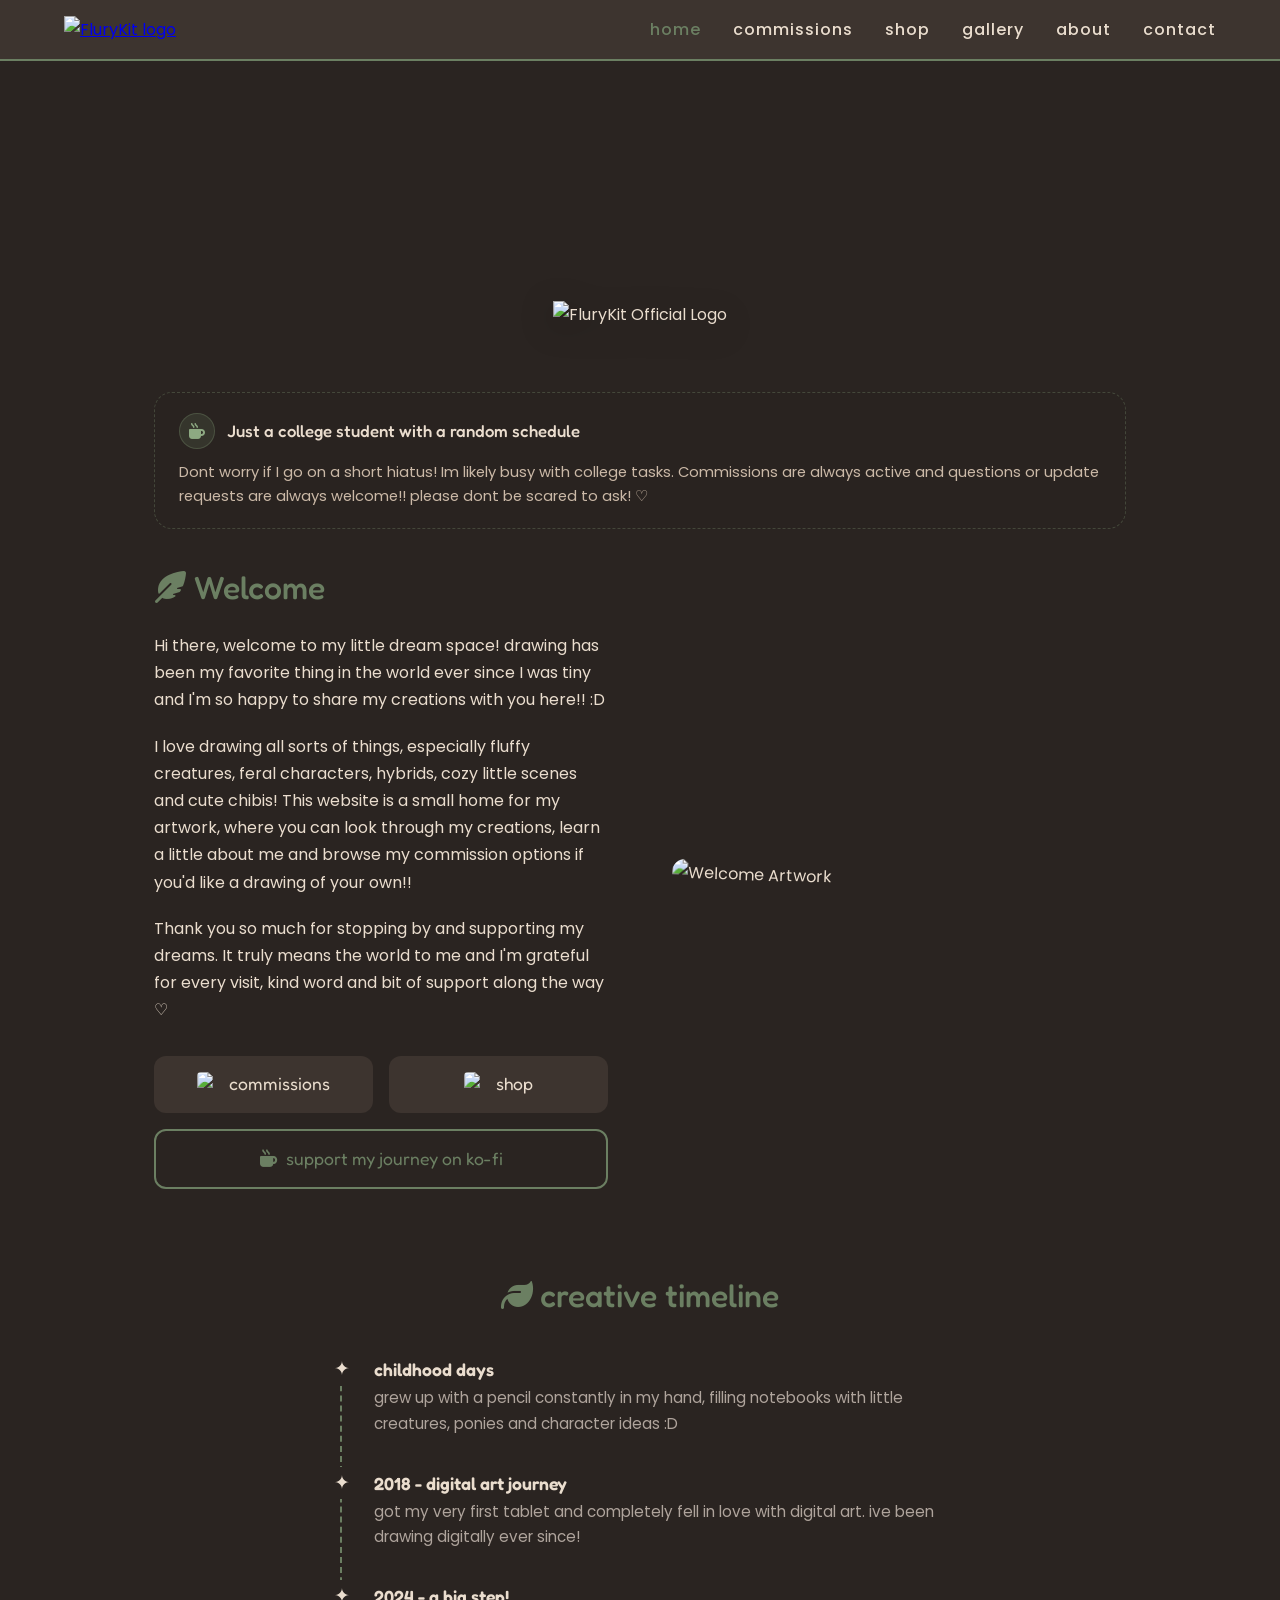
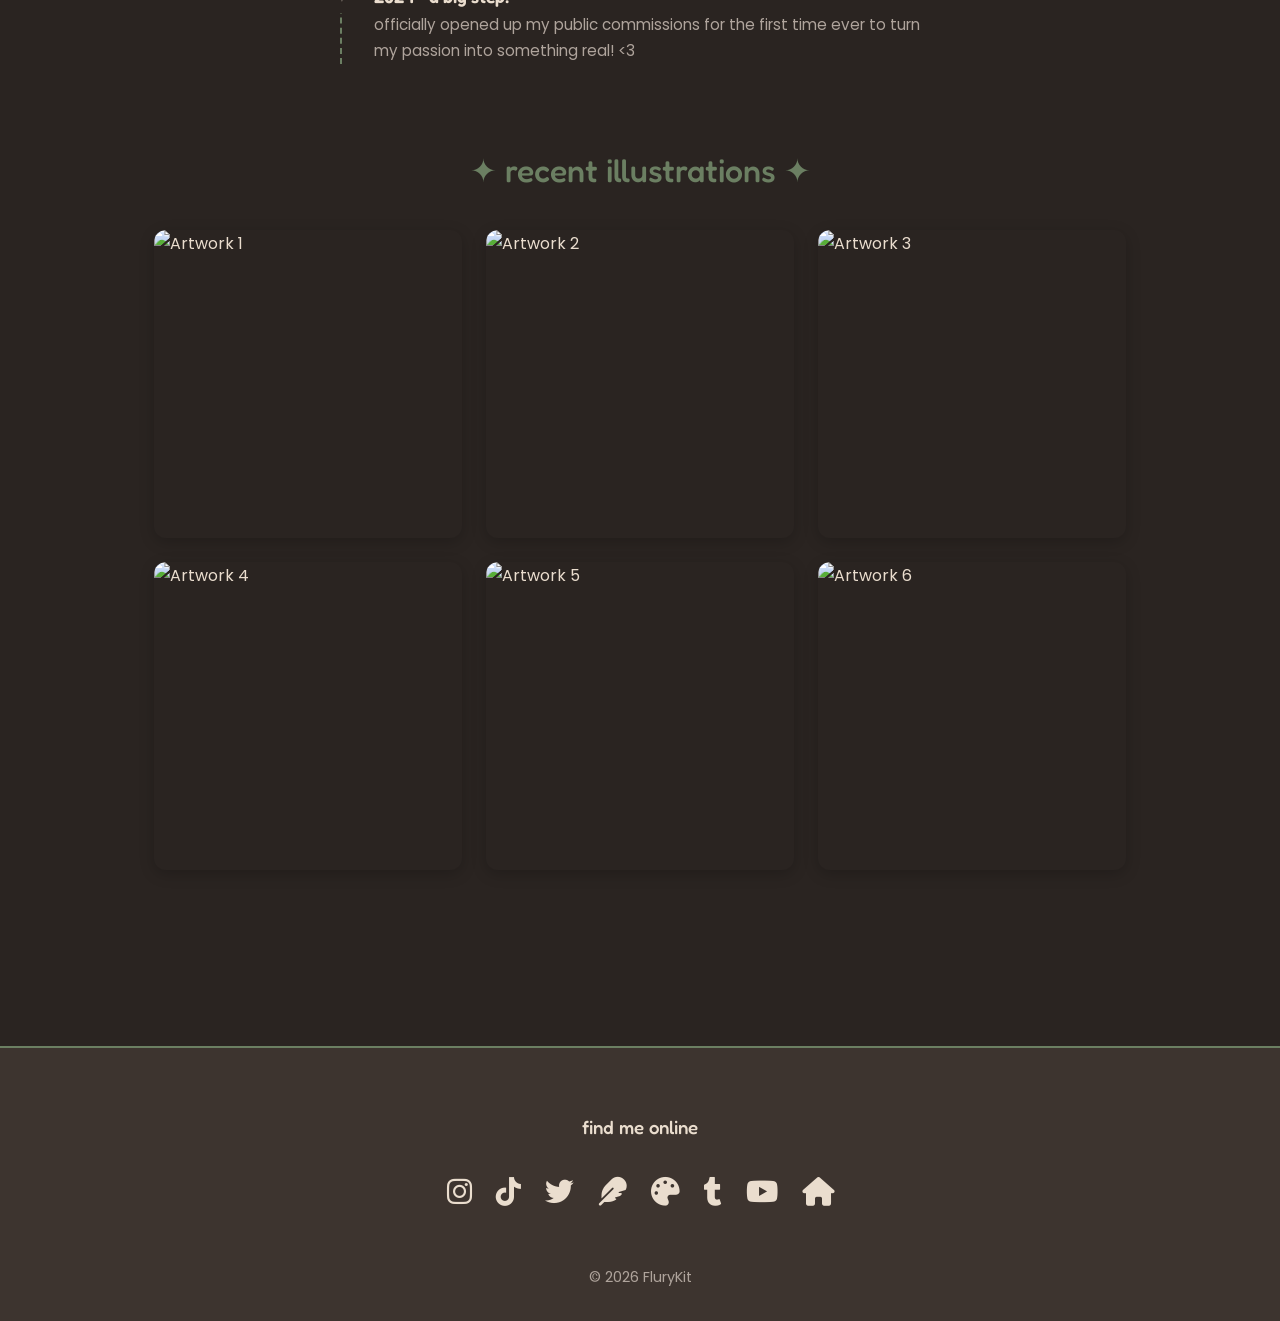
==== commit df8d114a: "AddedGalleryPage and change status bar" ====
--- a/index.html
+++ b/index.html
@@ -44,7 +44,15 @@
     
   <!-- NOTICE BAR -->
   <div class="status-bar">
-    📌 <b>Notice:</b> Commissions are temporarily closed!
+    <div class="status-header">
+      <span class="status-badge"><i class="fa-solid fa-mug-hot"></i></span>
+      <strong class="status-title">Just a college student with a random schedule</strong>
+    </div>
+    <p class="status-text">
+      Dont worry if I go on a short hiatus! Im likely busy with college tasks. 
+      Commissions are always active and questions or update requests are always welcome!! please dont be 
+      scared to ask! ♡
+    </p>
   </div>
 
   <!-- WELCOME SECTION -->
--- a/style.css
+++ b/style.css
@@ -93,16 +93,88 @@
     filter: drop-shadow(0 8px 16px rgba(0,0,0,0.3));
 }
 
+/* --- NOTICE BAR --- */
 .status-bar {
-    background-color: var(--accent-sage);
-    color: var(--bg-espresso);
-    text-align: center;
-    padding: 0.8rem 2rem;
-    font-size: 0.95rem;
-    border-radius: 999px;
-    display: inline-block;
-    margin-bottom: 1rem;
-    font-weight: 500;
+  display: flex;
+  flex-direction: column; /* Stacks header above paragraph text */
+  align-items: flex-start;
+  gap: 0.75rem;
+  background: rgba(42, 36, 33, 0.65);
+  border: 1.5px dashed rgba(107, 127, 98, 0.4);
+  border-radius: 18px;
+  padding: 1.25rem 1.5rem;
+  margin: 2rem 0;
+  text-align: left; /* Overrides parent container centering */
+  width: 100%;
+}
+
+.status-header {
+  display: flex;
+  align-items: center;
+  gap: 0.75rem;
+  flex-wrap: wrap;
+}
+
+.status-badge {
+  background: rgba(107, 127, 98, 0.2);
+  color: #8da982;
+  border: 1px solid rgba(107, 127, 98, 0.4);
+  width: 36px;
+  height: 36px;
+  border-radius: 50%;
+  display: inline-flex;
+  align-items: center;
+  justify-content: center;
+  font-size: 1rem;
+  flex-shrink: 0;
+}
+
+.status-title {
+  font-family: 'Fredoka', sans-serif;
+  color: var(--text-cream);
+  font-size: 1.05rem;
+  font-weight: 500;
+}
+
+.status-text {
+  color: var(--text-soft);
+  font-size: 0.92rem;
+  line-height: 1.6;
+  margin: 0;
+}
+
+/* --- Aesthetic Mobile Status Bar (Left Compact) --- */
+@media (max-width: 600px) {
+  .status-bar {
+    padding: 1rem 1.15rem;
+    gap: 0.5rem;
+    margin: 1.5rem 0;
+    text-align: left;
+  }
+
+  .status-header {
+    align-items: flex-start;     /* Pin icon to top line of title */
+    gap: 0.55rem;
+  }
+
+  .status-badge {
+    width: 26px;
+    height: 26px;
+    min-width: 26px;
+    font-size: 0.75rem;
+    margin-top: 2px;
+  }
+
+  .status-title {
+    font-size: 0.92rem;
+    line-height: 1.35;
+    flex: 1;                     /* Makes title wrap cleanly next to icon */
+  }
+
+  .status-text {
+    font-size: 0.85rem;
+    line-height: 1.5;
+  }
 }
 
 /* --- 4. Main Layout Containers --- */
@@ -382,7 +454,7 @@
 .commissions-page .section-title {
     text-align: center;
     margin-bottom: 1.4rem;
-    font-size: 1.8rem;
+    font-size: 1.5rem;
     color: var(--accent-sage);
 }
 
@@ -434,6 +506,11 @@
 .commissions-page .rule-box p,
 .commissions-page .note-text,
 .commissions-page .listing-info p,
+.commissions-page .listing-desc {
+    font-size: 0.85rem;
+    line-height: 1.5;
+    color: var(--text-soft);
+}
 .commissions-page .listing-info li,
 .commissions-page .payment-card h4,
 .commissions-page .payment-group-label {
@@ -485,7 +562,41 @@
     color: var(--text-soft);
 }
 
-.commissions-page .button,
+/* Disabled state for buttons */
+.commissions-page .button.disabled,
+.commissions-page .btn-sub.disabled {
+    pointer-events: none;                  /* Prevents clicks and hover triggers */
+    opacity: 0.5;                          /* Visually dims the button */
+    cursor: not-allowed;
+    background-color: rgba(35, 30, 27, 0.3);
+    border-color: rgba(107, 127, 98, 0.15);
+    color: var(--text-muted);
+    transform: none !important;
+}
+
+/* Ensure hover state never turns green when disabled */
+.commissions-page .button.disabled:hover,
+.commissions-page .btn-sub.disabled:hover {
+    background-color: rgba(35, 30, 27, 0.3) !important;
+    border-color: rgba(107, 127, 98, 0.15) !important;
+    color: var(--text-muted) !important;
+    transform: none !important;
+}
+
+.commissions-page .btn-main,
+.commissions-page .btn-vgen {
+    background-color: var(--accent-sage);
+    color: var(--bg-espresso);
+    border: 1px solid var(--accent-sage);
+}
+
+.commissions-page .btn-main:hover,
+.commissions-page .btn-vgen:hover {
+    background-color: var(--accent-sage-hover);
+    border-color: var(--accent-sage-hover);
+    transform: translateY(-1px);
+}
+
 .commissions-page .btn-main,
 .commissions-page .btn-sub {
     display: inline-block;
@@ -500,26 +611,19 @@
     border: 1px solid transparent;
 }
 
-.commissions-page .btn-main {
+.commissions-page .btn-sub,
+.commissions-page .btn-secondary {
+    background-color: rgba(35, 30, 27, 0.5);
+    color: var(--text-cream);
+    border: 1px solid rgba(107, 127, 98, 0.35);
+}
+
+.commissions-page .btn-sub:hover,
+.commissions-page .btn-secondary:hover {
     background-color: var(--accent-sage);
     color: var(--bg-espresso);
-}
-
-.commissions-page .btn-main:hover {
-    background-color: var(--accent-sage-hover);
-    transform: translateY(-2px);
-}
-
-.commissions-page .btn-sub {
-    background-color: transparent;
-    color: var(--accent-sage);
     border-color: var(--accent-sage);
-}
-
-.commissions-page .btn-sub:hover {
-    background-color: var(--accent-sage);
-    color: var(--bg-espresso);
-    transform: translateY(-2px);
+    transform: translateY(-1px);
 }
 
 .commissions-page .filter-wrapper {
@@ -695,43 +799,71 @@
 }
 
 .commissions-page .specs-list {
-    background: rgba(42, 36, 33, 0.42);
+    background: rgba(35, 30, 27, 0.4);
     border-left: 3px solid var(--accent-sage);
     border-radius: 12px;
-    padding: 0.8rem 0.9rem;
+    padding: 0.85rem 1rem;
+    font-size: 0.82rem;
 }
 
 .commissions-page .specs-list ul {
     list-style: none;
     display: flex;
     flex-direction: column;
-    gap: 0.35rem;
+    gap: 0.4rem;
     margin: 0;
     padding: 0;
 }
 
 .commissions-page .specs-list li {
     display: flex;
+    flex-wrap: wrap;
     justify-content: space-between;
+    align-items: baseline;
+    gap: 0.2rem 0.5rem;
+    padding-bottom: 0.3rem;
+}
+
+.commissions-page .specs-list li:last-child {
+    border-bottom: none;
+    padding-bottom: 0;
+}
+
+.commissions-page .specs-list li span:first-child {
+    color: var(--text-muted);
+}
+
+.commissions-page .specs-list li span:last-child {
+    color: var(--text-cream);
+    font-weight: 600;
+    text-align: right;
+    word-break: break-word;
+    margin-left: auto;
+}
+
+.commissions-page .btn-group {
+    display: flex;
     gap: 0.5rem;
-    color: var(--text-muted);
-}
-
-.commissions-page .specs-list li span:last-child {
-    color: var(--text-cream);
-    font-weight: 600;
-}
-
-.commissions-page .btn-group {
-    display: flex;
-    flex-wrap: wrap;
-    gap: 0.6rem;
-    margin-top: 0.25rem;
-}
-
-.commissions-page .btn-group .button {
-    flex: 1 1 auto;
-    min-width: 96px;
+    margin-top: 0.6rem;
+    align-items: center;
+}
+
+.commissions-page .btn-group .button,
+.commissions-page .btn-group a {
+    flex: 1;
+    display: inline-flex;
+    align-items: center;
+    justify-content: center;
+    height: 34px;                    /* Compact height */
+    padding: 0 0.8rem;               /* Scaled-down padding */
+    font-size: 0.8rem;               /* Smaller, cleaner font size */
+    font-family: 'Fredoka', sans-serif;
+    font-weight: 500;
+    border-radius: 999px;            /* Sleek pill shape */
+    text-decoration: none;
+    box-sizing: border-box;
+    transition: all 0.2s ease;
+    white-space: nowrap;
 }
 
 .commissions-page .payment-section {
@@ -743,7 +875,7 @@
     font-family: 'Fredoka', sans-serif;
     color: var(--accent-sage);
 }
-
+/*
 .commissions-page .payment-grid {
     display: grid;
     grid-template-columns: repeat(auto-fit, minmax(140px, 1fr));
@@ -770,7 +902,7 @@
     font-size: 0.95rem;
     color: var(--text-cream);
 }
-
+*/
 .commissions-page #stamp-user,
 .commissions-page #stamp-key {
     padding: 0.8rem 1rem;
@@ -907,8 +1039,9 @@
 
 .commissions-page .tos-img {
     width: 100%;
-    max-height: 220px;
-    object-fit: cover;
+    height: auto;
+    max-height: 250px;
+    object-fit: contain;
     border-radius: 16px;
     margin-bottom: 1rem;
 }
@@ -931,22 +1064,6 @@
 
 .commissions-page .highlight {
     color: var(--text-cream);
-}
-
-.commissions-page footer {
-    padding: 2rem 5% 2.5rem;
-    text-align: center;
-    color: var(--text-muted);
-    border-top: 1px solid rgba(107, 127, 98, 0.2);
-    margin-top: 2rem;
-}
-
-.commissions-page .nav-toggle {
-    display: none;
-}
-
-.commissions-page .nav-toggle span {
-    display: none;
 }
 
 /* --- Mobile Responsiveness (Adjusted Icon Sizes Here) --- */
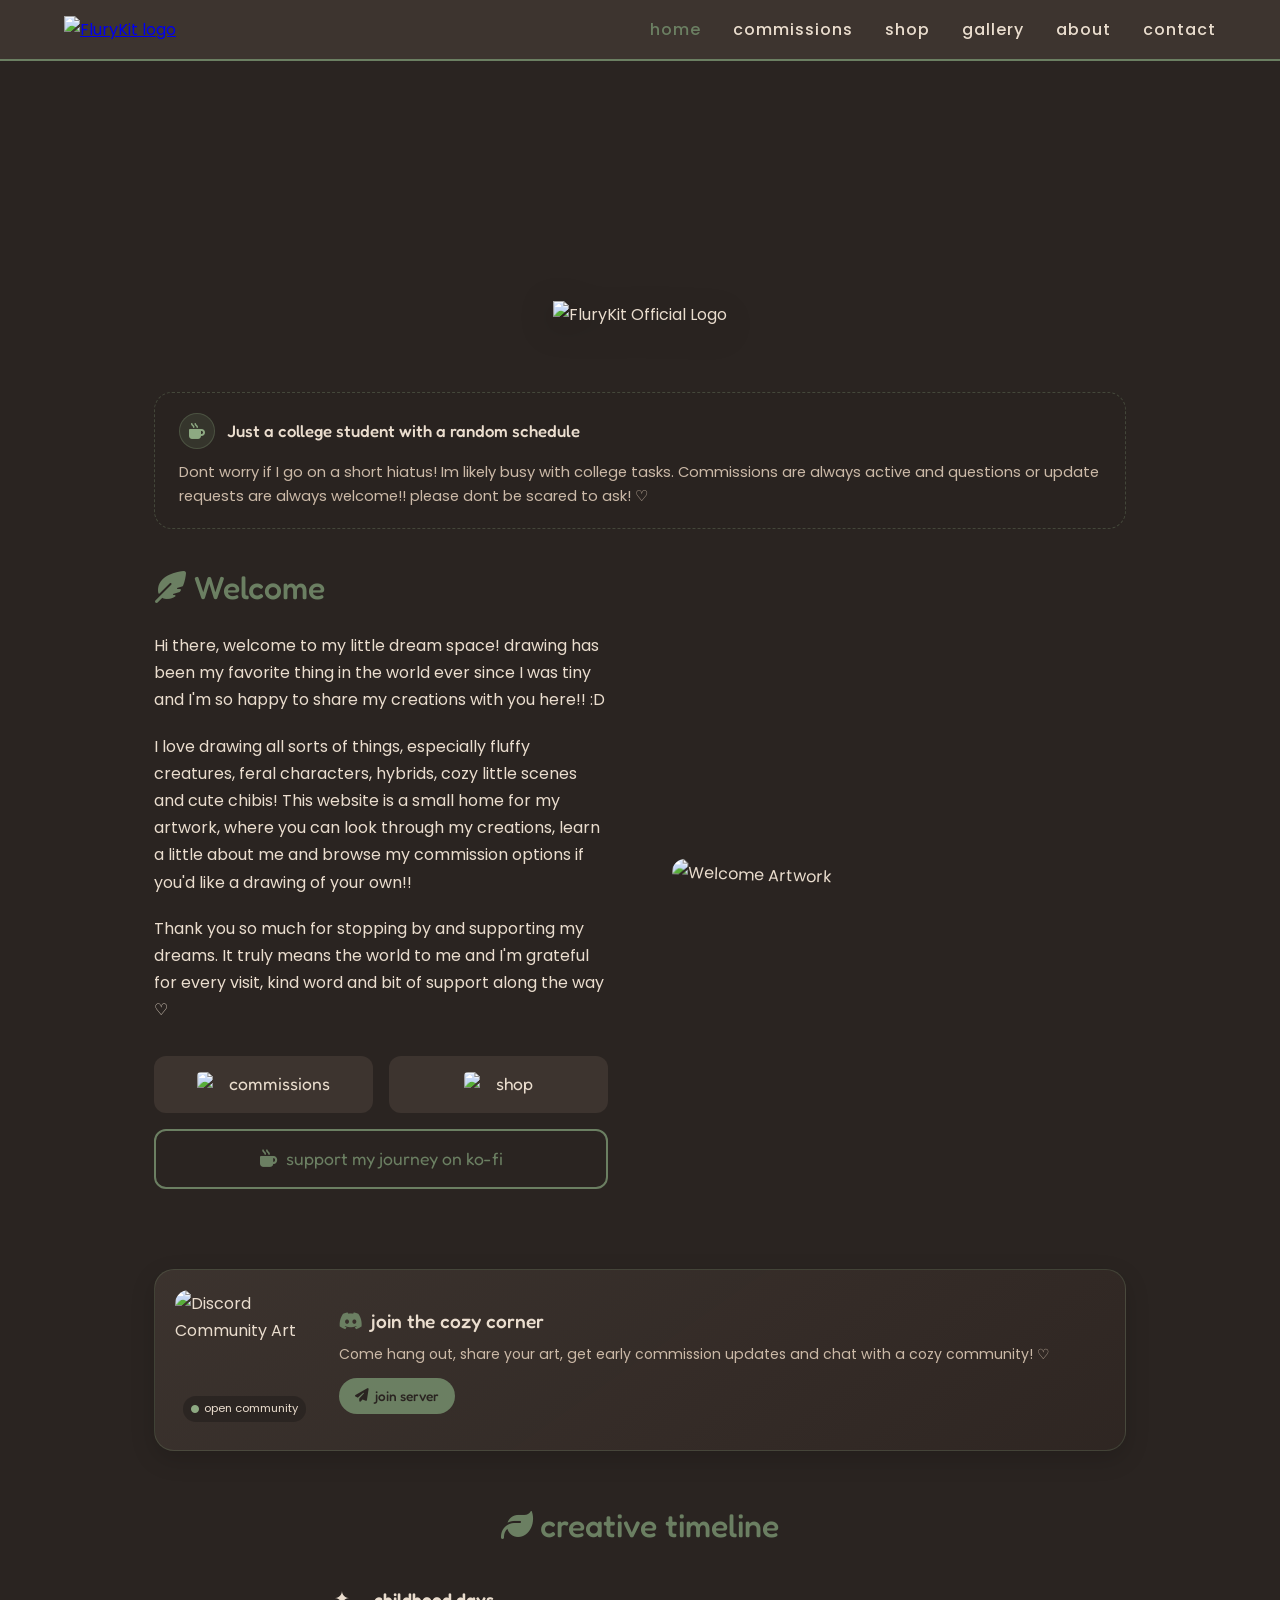
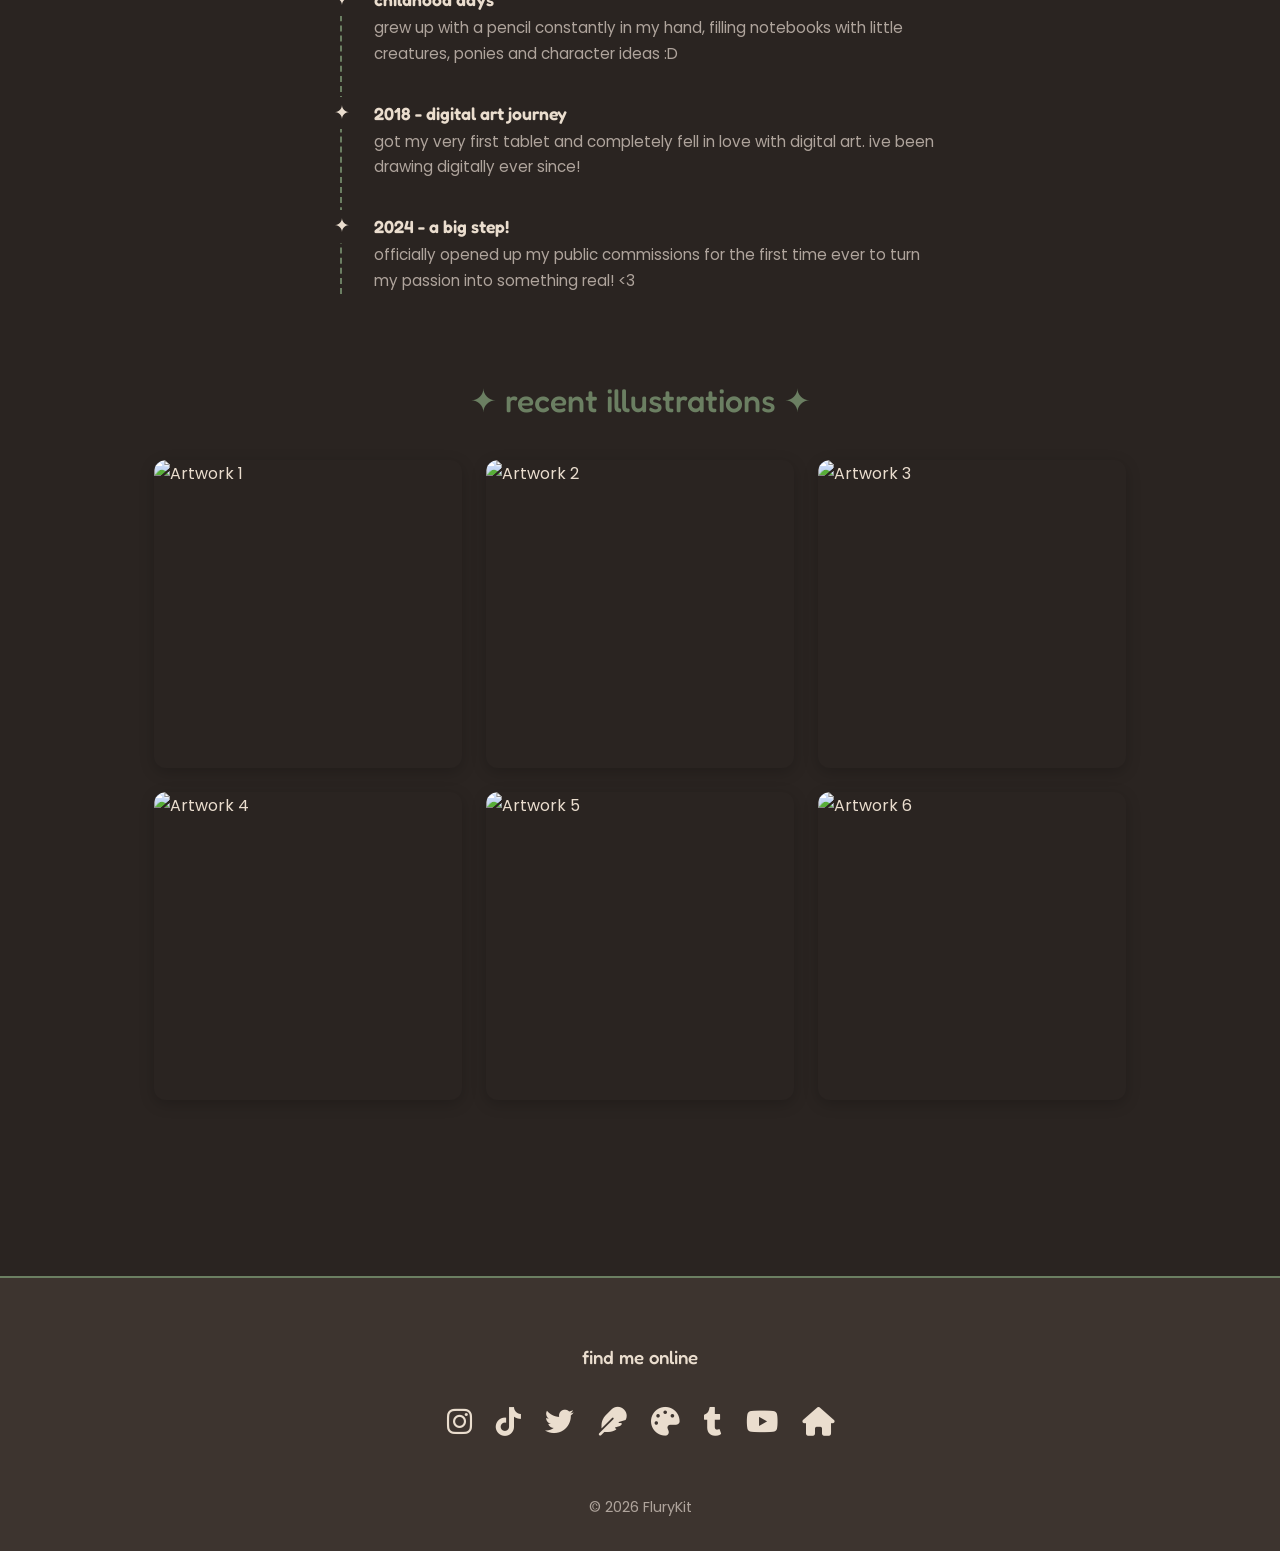
==== commit db8797a2: "added discord server" ====
--- a/index.html
+++ b/index.html
@@ -96,6 +96,27 @@
     </div>
   </section>
 
+  <!-- DISCORD BANNER CARD -->
+  <section class="discord-section">
+    <a href="https://discord.gg/3EMa7Xxym4" target="_blank" rel="noopener noreferrer" class="discord-card">
+      <div class="discord-image-wrapper">
+        <img src="https://f2.toyhou.se/file/f2-toyhou-se/images/119560273_6CMoe0mzyw3TOx3.png" alt="Discord Community Art" class="discord-img">
+        <span class="discord-online-badge"><i class="fa-solid fa-circle"></i> open community</span>
+      </div>
+      <div class="discord-content">
+        <div class="discord-header">
+          <h3><i class="fa-brands fa-discord"></i> join the cozy corner</h3>
+        </div>
+        <p class="discord-desc">
+          Come hang out, share your art, get early commission updates and chat with a cozy community! ♡
+        </p>
+        <span class="discord-btn">
+          <i class="fa-solid fa-paper-plane"></i> join server
+        </span>
+      </div>
+    </a>
+  </section>
+
   <!-- CREATIVE TIMELINE -->
   <section class="timeline-section">
     <h2><i class="fa-solid fa-leaf"></i> creative timeline</h2>
--- a/style.css
+++ b/style.css
@@ -1144,4 +1144,133 @@
     .commissions-page #stamp-key {
         width: 100%;
     }
+}
+
+/* --- Discord Card Styling --- */
+.discord-section {
+  margin: 3rem 0;
+}
+
+.discord-card {
+  display: flex;
+  align-items: center;
+  gap: 1.5rem;
+  background: linear-gradient(145deg, rgba(61, 52, 47, 0.96), rgba(47, 39, 35, 0.95));
+  border: 1.5px solid rgba(107, 127, 98, 0.3);
+  border-radius: 20px;
+  padding: 1.25rem;
+  text-decoration: none;
+  color: var(--text-cream);
+  box-shadow: 0 8px 24px rgba(0, 0, 0, 0.16);
+  transition: transform 0.3s ease, border-color 0.3s ease, box-shadow 0.3s ease;
+}
+
+.discord-card:hover {
+  transform: translateY(-4px);
+  border-color: var(--accent-sage);
+  box-shadow: 0 12px 30px rgba(0, 0, 0, 0.25);
+}
+
+.discord-image-wrapper {
+  position: relative;
+  width: 140px;
+  height: 140px;
+  flex-shrink: 0;
+  border-radius: 14px;
+  overflow: hidden;
+}
+
+.discord-img {
+  width: 100%;
+  height: 100%;
+  object-fit: cover;
+  transition: transform 0.3s ease;
+}
+
+.discord-card:hover .discord-img {
+  transform: scale(1.06);
+}
+
+.discord-online-badge {
+  position: absolute;
+  bottom: 8px;
+  left: 8px;
+  background: rgba(42, 36, 33, 0.85);
+  color: var(--text-cream);
+  font-size: 0.7rem;
+  padding: 0.2rem 0.5rem;
+  border-radius: 999px;
+  backdrop-filter: blur(4px);
+  display: flex;
+  align-items: center;
+  gap: 0.3rem;
+}
+
+.discord-online-badge i {
+  color: #8da982; /* Sage indicator color */
+  font-size: 0.5rem;
+}
+
+.discord-content {
+  display: flex;
+  flex-direction: column;
+  gap: 0.4rem;
+  text-align: left;
+}
+
+.discord-content h3 {
+  color: var(--text-cream);
+  font-size: 1.2rem;
+  margin: 0;
+  display: flex;
+  align-items: center;
+  gap: 0.5rem;
+}
+
+.discord-content h3 i {
+  color: var(--accent-sage);
+}
+
+.discord-desc {
+  color: var(--text-soft);
+  font-size: 0.88rem;
+  line-height: 1.5;
+  margin: 0;
+}
+
+.discord-btn {
+  display: inline-flex;
+  align-items: center;
+  gap: 0.4rem;
+  background-color: var(--accent-sage);
+  color: var(--bg-espresso);
+  font-family: 'Fredoka', sans-serif;
+  font-size: 0.85rem;
+  padding: 0.4rem 1rem;
+  border-radius: 999px;
+  width: fit-content;
+  margin-top: 0.4rem;
+  font-weight: 500;
+  transition: background-color 0.2s;
+}
+
+.discord-card:hover .discord-btn {
+  background-color: var(--accent-sage-hover);
+}
+
+/* Mobile responsive layout */
+@media (max-width: 650px) {
+  .discord-card {
+    flex-direction: column;
+    text-align: center;
+    padding: 1.1rem;
+  }
+  .discord-image-wrapper {
+    width: 100%;
+    height: 150px;
+  }
+  .discord-content {
+    align-items: center;
+    text-align: center;
+  }
 }
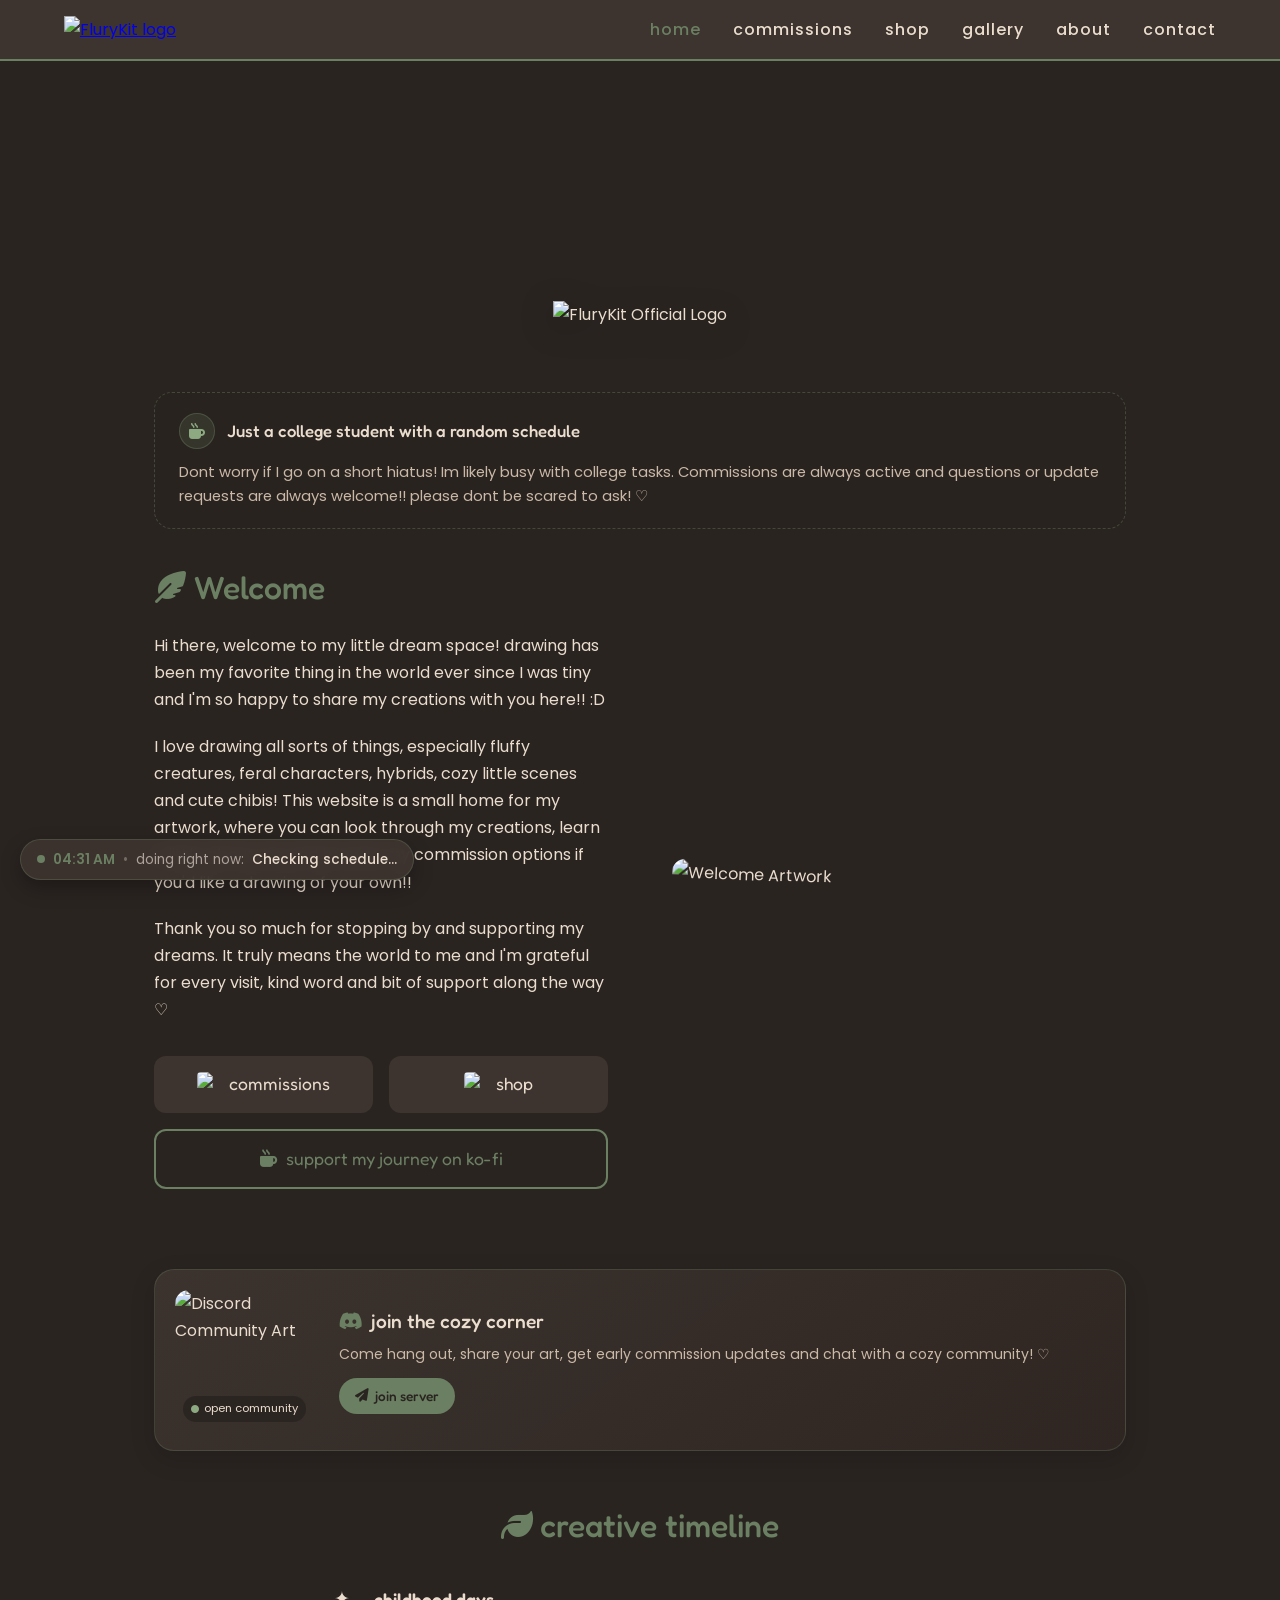
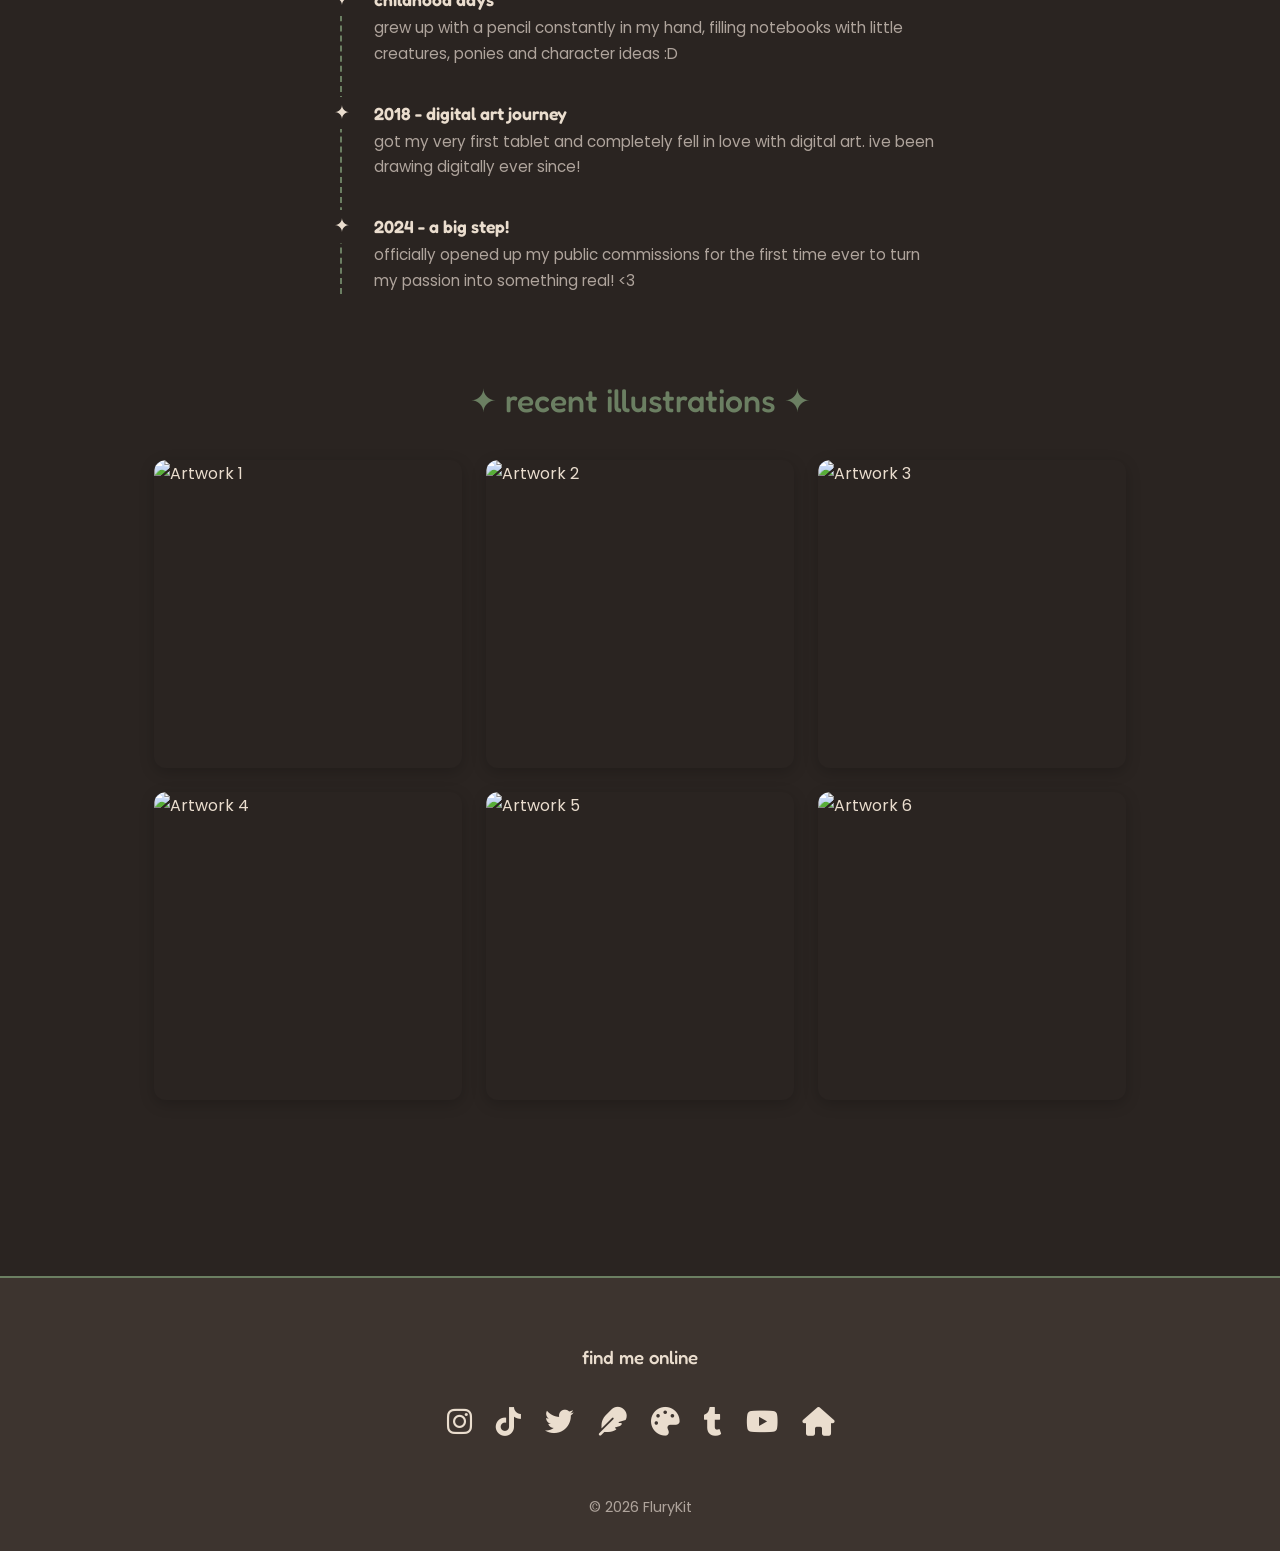
==== commit f1953436: "add live time" ====
--- a/index.html
+++ b/index.html
@@ -13,6 +13,15 @@
 </head>
 
 <body>
+
+<!-- LIVE ACTIVITY BADGE -->
+<div class="live-activity-badge">
+  <span class="pulse-dot"></span>
+  <span id="local-time" class="time-text">--:--</span>
+  <span class="badge-divider">•</span>
+  <span class="activity-label">doing right now:</span>
+  <strong id="current-activity">Checking schedule...</strong>
+</div>
 
 <!-- NAVIGATION -->
 <nav>
@@ -185,6 +194,80 @@
   function closeLightbox() {
     document.getElementById('imageLightbox').style.display = "none";
   }
+
+  // --- LIVE SCHEDULE TRACKER ---
+  const SCHEDULE_CSV_URL = 'https://docs.google.com/spreadsheets/d/e/2PACX-1vRk_N3ZRVHdJrXdBMhVJPR812dU0KhY15puw76qjgWlIfc1tjETJzCmARlhPNvry9BW19Cn9GJeIW1G/pub?gid=0&single=true&output=csv';
+
+  async function updateLiveActivity() {
+    const activityElement = document.getElementById('current-activity');
+    if (!activityElement) return;
+
+    try {
+      const response = await fetch(SCHEDULE_CSV_URL);
+      const csvData = await response.text();
+      
+      // Get current day & total time in minutes for WIB (Asia/Jakarta)
+      const now = new Date();
+      const jakartaTimeStr = now.toLocaleString("en-US", { timeZone: "Asia/Jakarta" });
+      const jakartaDate = new Date(jakartaTimeStr);
+      
+      const days = ["Sunday", "Monday", "Tuesday", "Wednesday", "Thursday", "Friday", "Saturday"];
+      const currentDay = days[jakartaDate.getDay()];
+      const currentMinutes = jakartaDate.getHours() * 60 + jakartaDate.getMinutes();
+
+      // Parse CSV rows
+      const rows = csvData.split('\n').map(row => row.split(','));
+      let matchedActivity = "Random activities"; // Default fallback if nothing is scheduled
+
+      // Loop through rows (skipping column header row 0)
+      for (let i = 1; i < rows.length; i++) {
+        if (rows[i].length < 4) continue;
+        
+        const day = rows[i][0].trim();
+        const start = rows[i][1].trim();
+        const end = rows[i][2].trim();
+        const activity = rows[i][3].trim().replace(/^"|"$/g, ''); // Clean extra quotes
+
+        // Match current day or "All"
+        if (day.toLowerCase() === currentDay.toLowerCase() || day.toLowerCase() === 'all') {
+          const [startH, startM] = start.split(':').map(Number);
+          const [endH, endM] = end.split(':').map(Number);
+          
+          const startTotal = startH * 60 + (startM || 0);
+          const endTotal = endH * 60 + (endM || 0);
+
+          if (currentMinutes >= startTotal && currentMinutes < endTotal) {
+            matchedActivity = activity;
+            break;
+          }
+        }
+      }
+
+      activityElement.textContent = matchedActivity;
+    } catch (err) {
+      console.error("Error fetching schedule:", err);
+    }
+  }
+
+  // Check schedule on load and re-check every 5 seconds
+  updateLiveActivity();
+  setInterval(updateLiveActivity, 5000);
+
+  function updateLocalTime() {
+  const timeElement = document.getElementById('local-time');
+  if (!timeElement) return;
+
+    const now = new Date();
+    timeElement.textContent = now.toLocaleTimeString([], {
+      hour: '2-digit',
+      minute: '2-digit',
+      hour12: true
+    });
+  }
+
+  // Start clock instantly and loop
+  updateLocalTime();
+  setInterval(updateLocalTime, 1000);
 </script>
 
 </body>
--- a/style.css
+++ b/style.css
@@ -1273,4 +1273,91 @@
     align-items: center;
     text-align: center;
   }
+}
+
+/* --- Floating Live Activity Badge --- */
+.live-activity-badge {
+    position: fixed;
+    bottom: 20px;
+    left: 20px;
+    z-index: 1100;
+    background: rgba(61, 52, 47, 0.92); /* Uses your --card-mocha background */
+    border: 1px solid rgba(107, 127, 98, 0.35); /* Uses your --accent-sage color */
+    color: var(--text-cream);
+    padding: 0.5rem 1rem;
+    border-radius: 999px;
+    font-size: 0.85rem;
+    display: inline-flex;
+    align-items: center;
+    gap: 0.5rem;
+    box-shadow: 0 8px 20px rgba(0, 0, 0, 0.3);
+    backdrop-filter: blur(8px);
+    -webkit-backdrop-filter: blur(8px);
+    max-width: calc(100vw - 32px);
+}
+
+/* Pulsing Live Dot */
+.pulse-dot {
+    width: 8px;
+    height: 8px;
+    background-color: var(--accent-sage);
+    border-radius: 50%;
+    display: inline-block;
+    box-shadow: 0 0 0 0 rgba(107, 127, 98, 0.7);
+    animation: pulse-glow 1.8s infinite;
+    flex-shrink: 0;
+}
+
+@keyframes pulse-glow {
+    0% {
+        transform: scale(0.95);
+        box-shadow: 0 0 0 0 rgba(107, 127, 98, 0.7);
+    }
+    70% {
+        transform: scale(1);
+        box-shadow: 0 0 0 6px rgba(107, 127, 98, 0);
+    }
+    100% {
+        transform: scale(0.95);
+        box-shadow: 0 0 0 0 rgba(107, 127, 98, 0);
+    }
+}
+
+.time-text {
+    font-weight: 600;
+    color: var(--accent-sage);
+    white-space: nowrap;
+}
+
+.badge-divider {
+    color: var(--text-muted);
+    opacity: 0.5;
+}
+
+.activity-label {
+    color: var(--text-muted);
+    white-space: nowrap;
+}
+
+#current-activity {
+    color: var(--text-cream);
+    font-weight: 500;
+    white-space: nowrap;
+    overflow: hidden;
+    text-overflow: ellipsis;
+}
+
+/* Mobile Adjustments (Prevents blocking content on small screens) */
+@media (max-width: 600px) {
+    .live-activity-badge {
+        bottom: 12px;
+        left: 12px;
+        padding: 0.4rem 0.75rem;
+        font-size: 0.75rem;
+        gap: 0.35rem;
+    }
+
+    .activity-label {
+        display: none;
+    }
 }
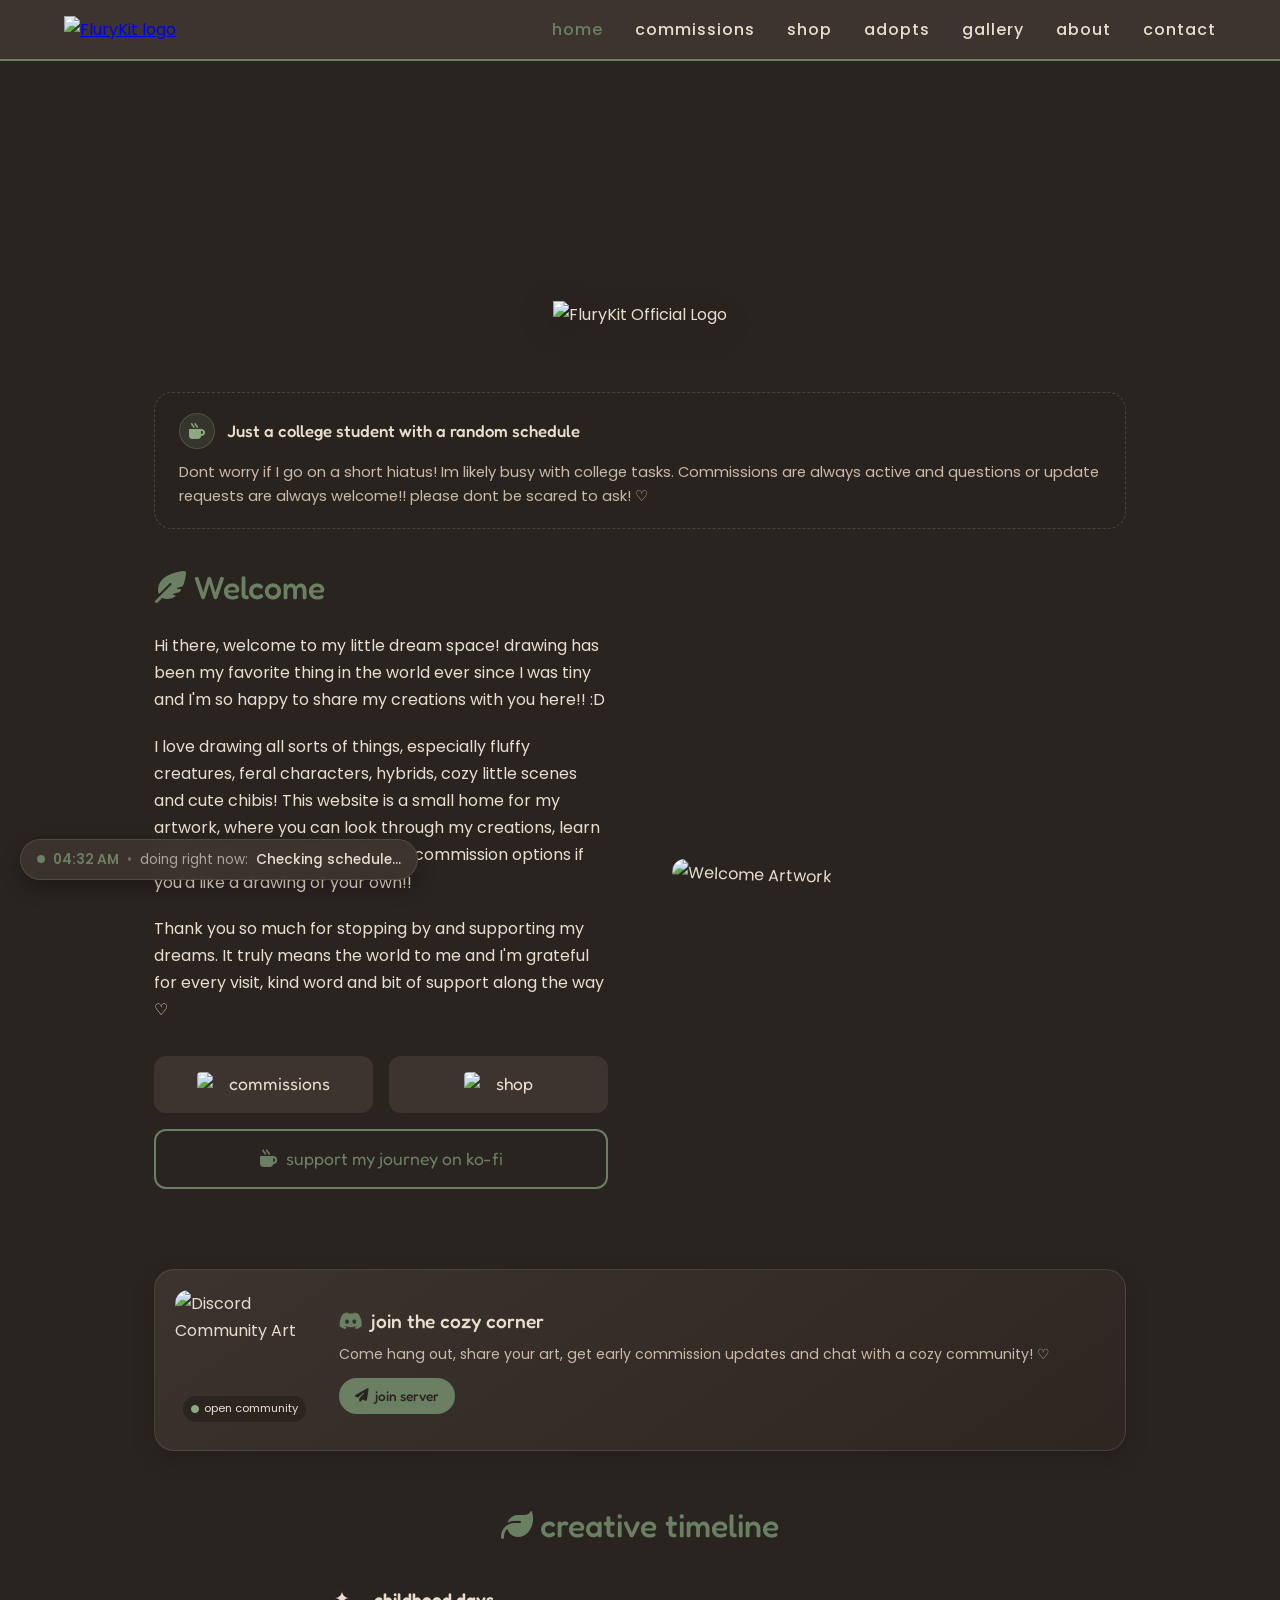
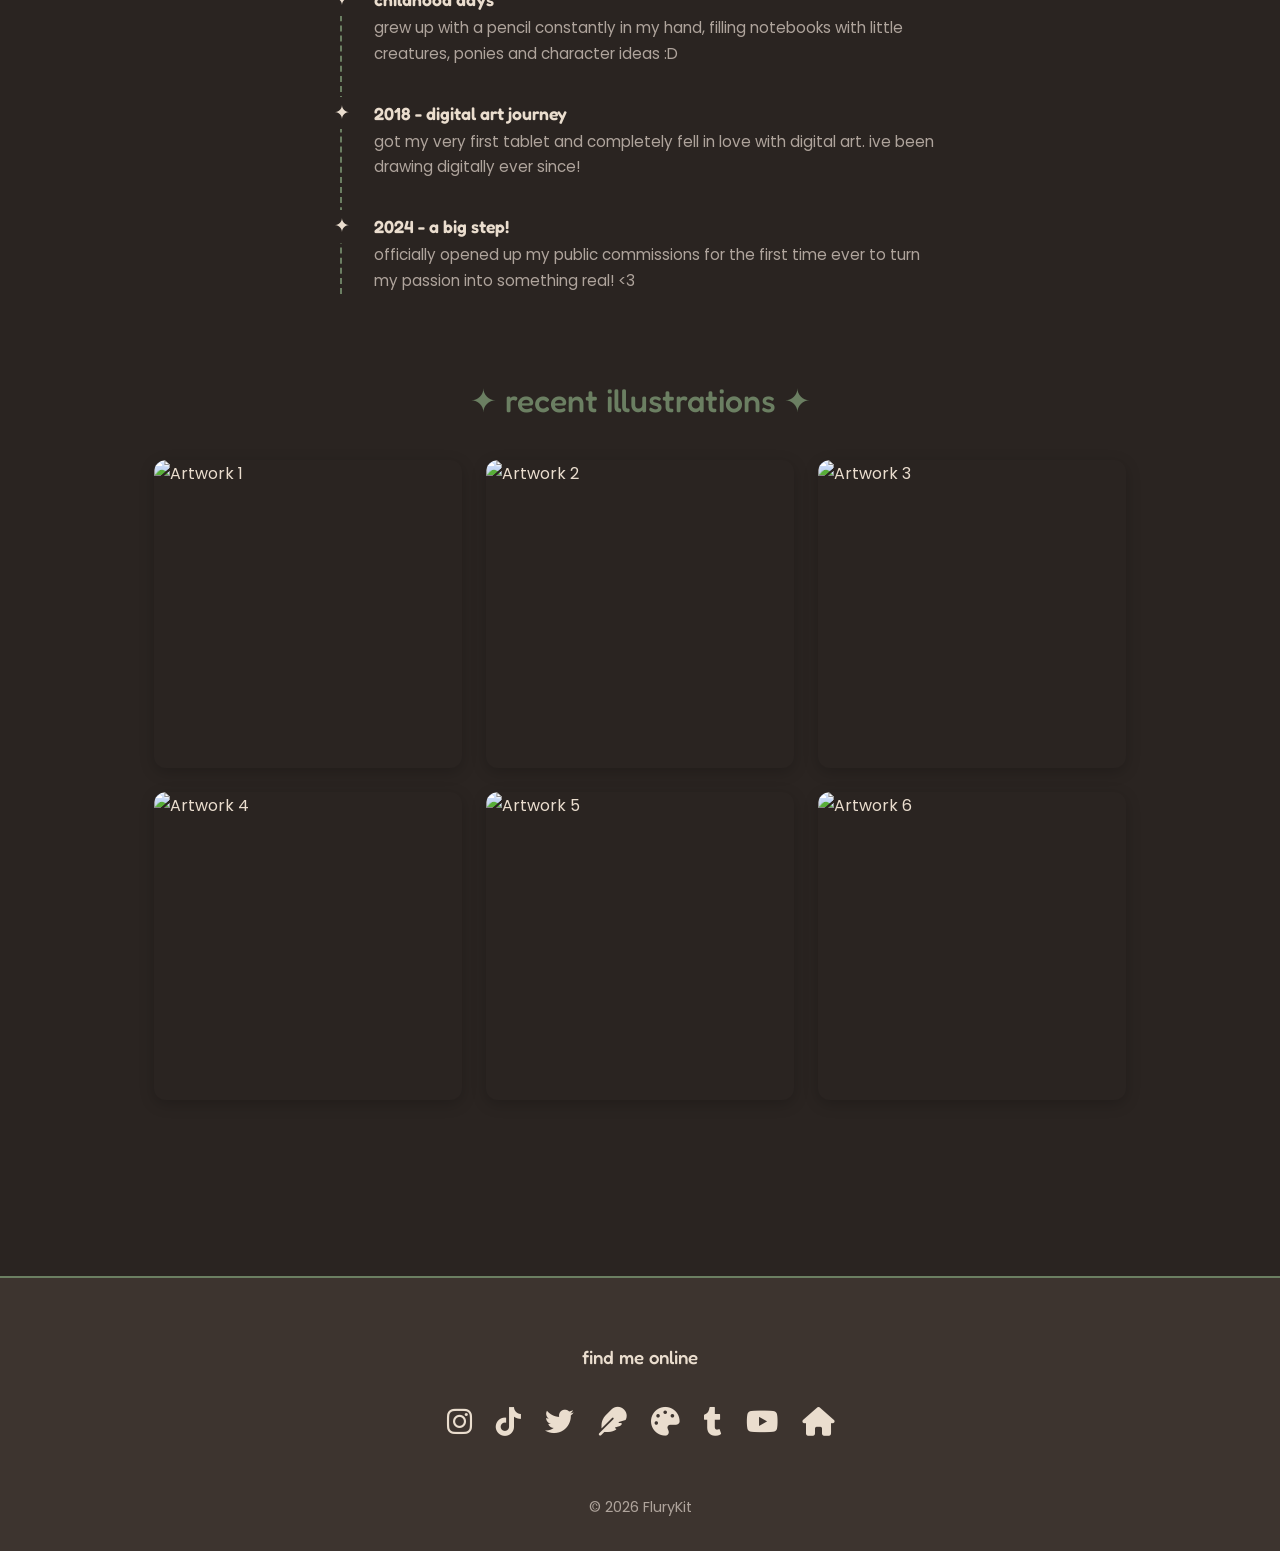
==== commit a0a3ed97: "added adopt page" ====
--- a/index.html
+++ b/index.html
@@ -36,6 +36,7 @@
     <a href="index.html" class="active">home</a>
     <a href="commissions.html">commissions</a>
     <a href="shop.html">shop</a>
+    <a href="adopts.html">adopts</a>
     <a href="gallery.html">gallery</a>
     <a href="about.html">about</a>
     <a href="contact.html">contact</a>
